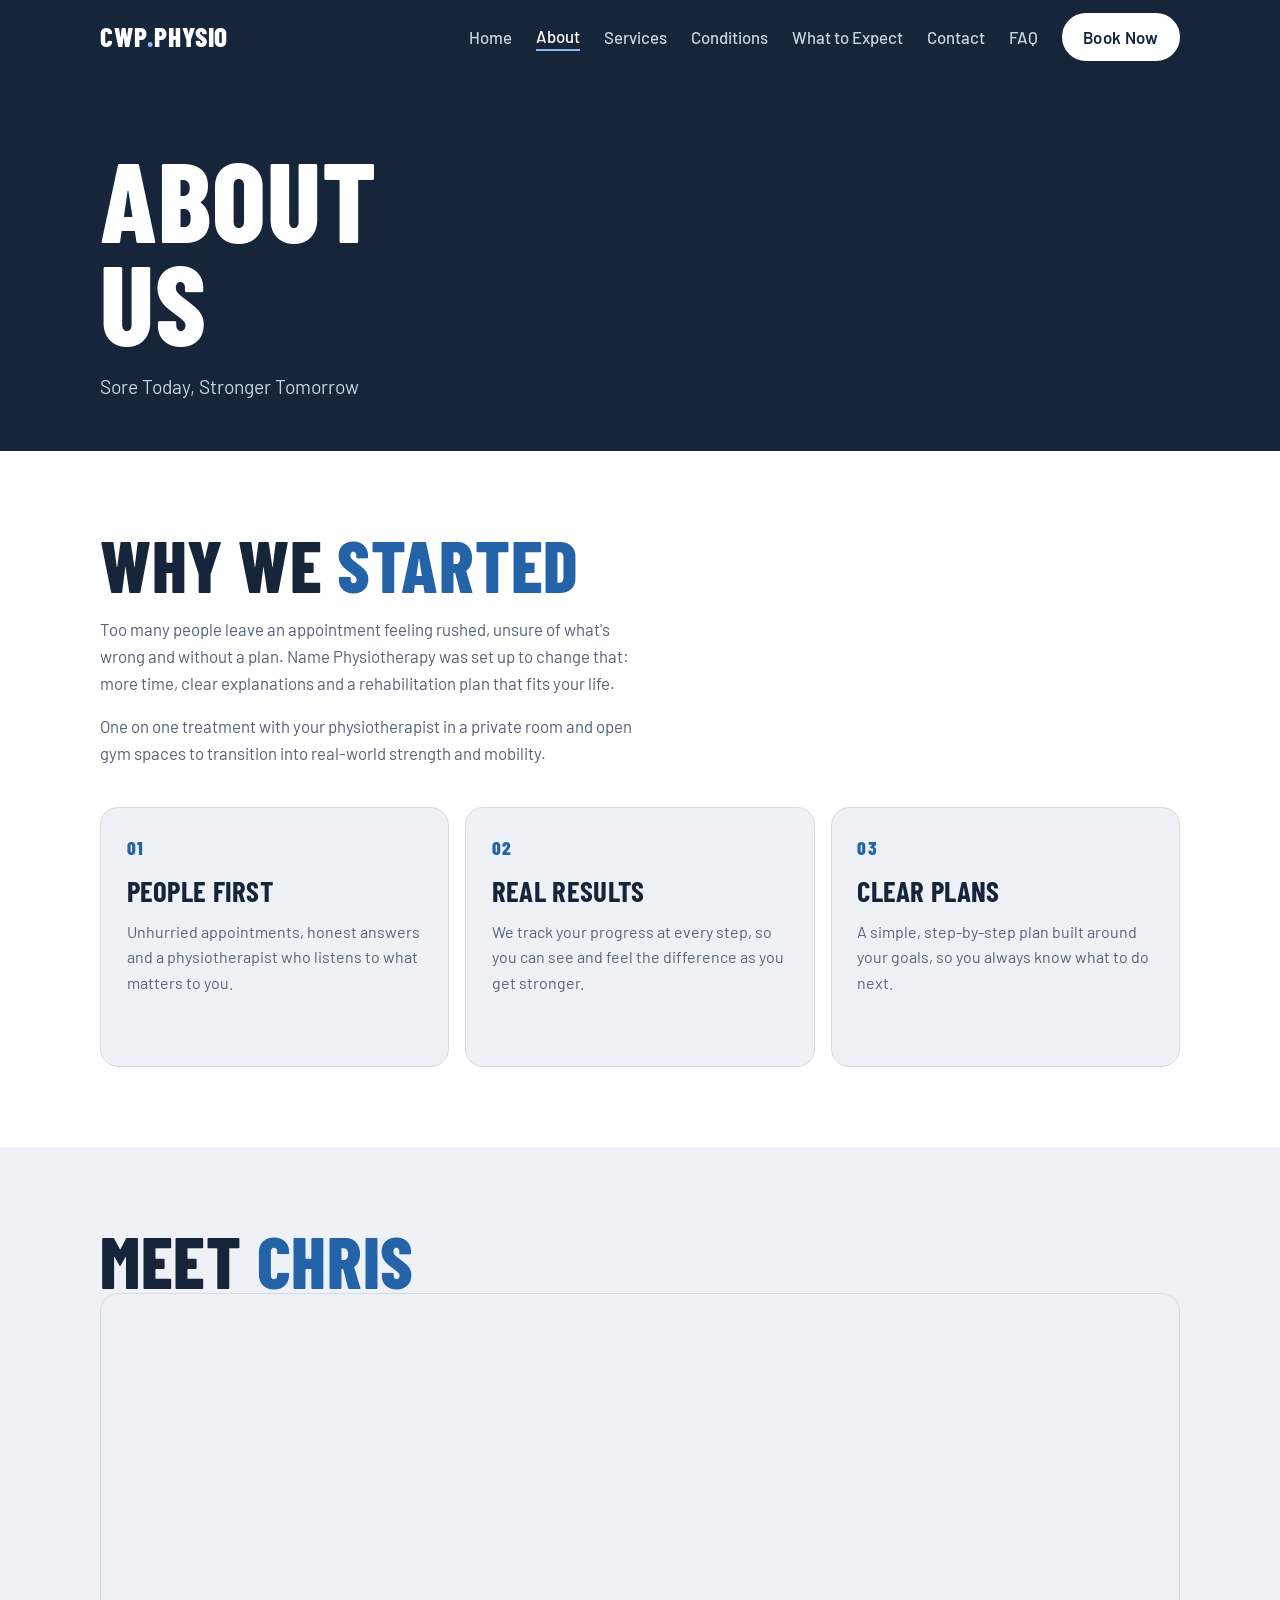
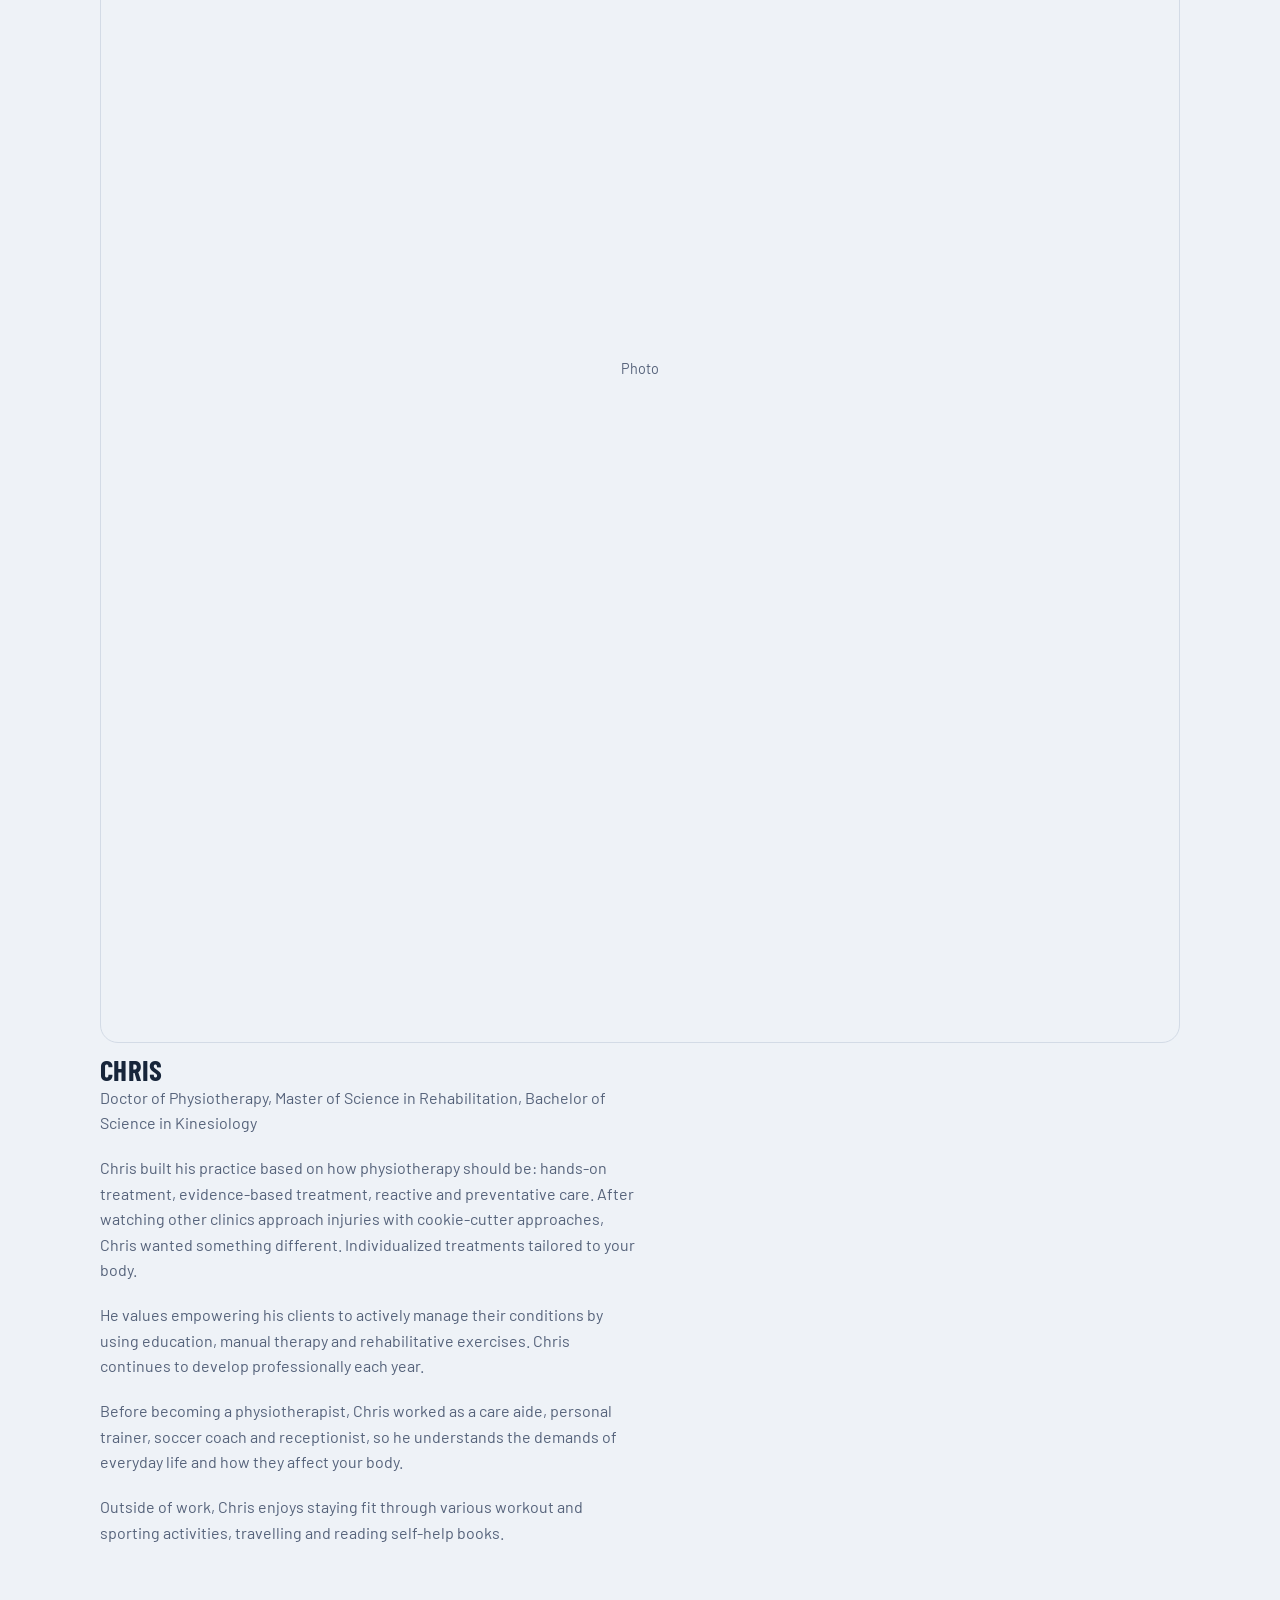
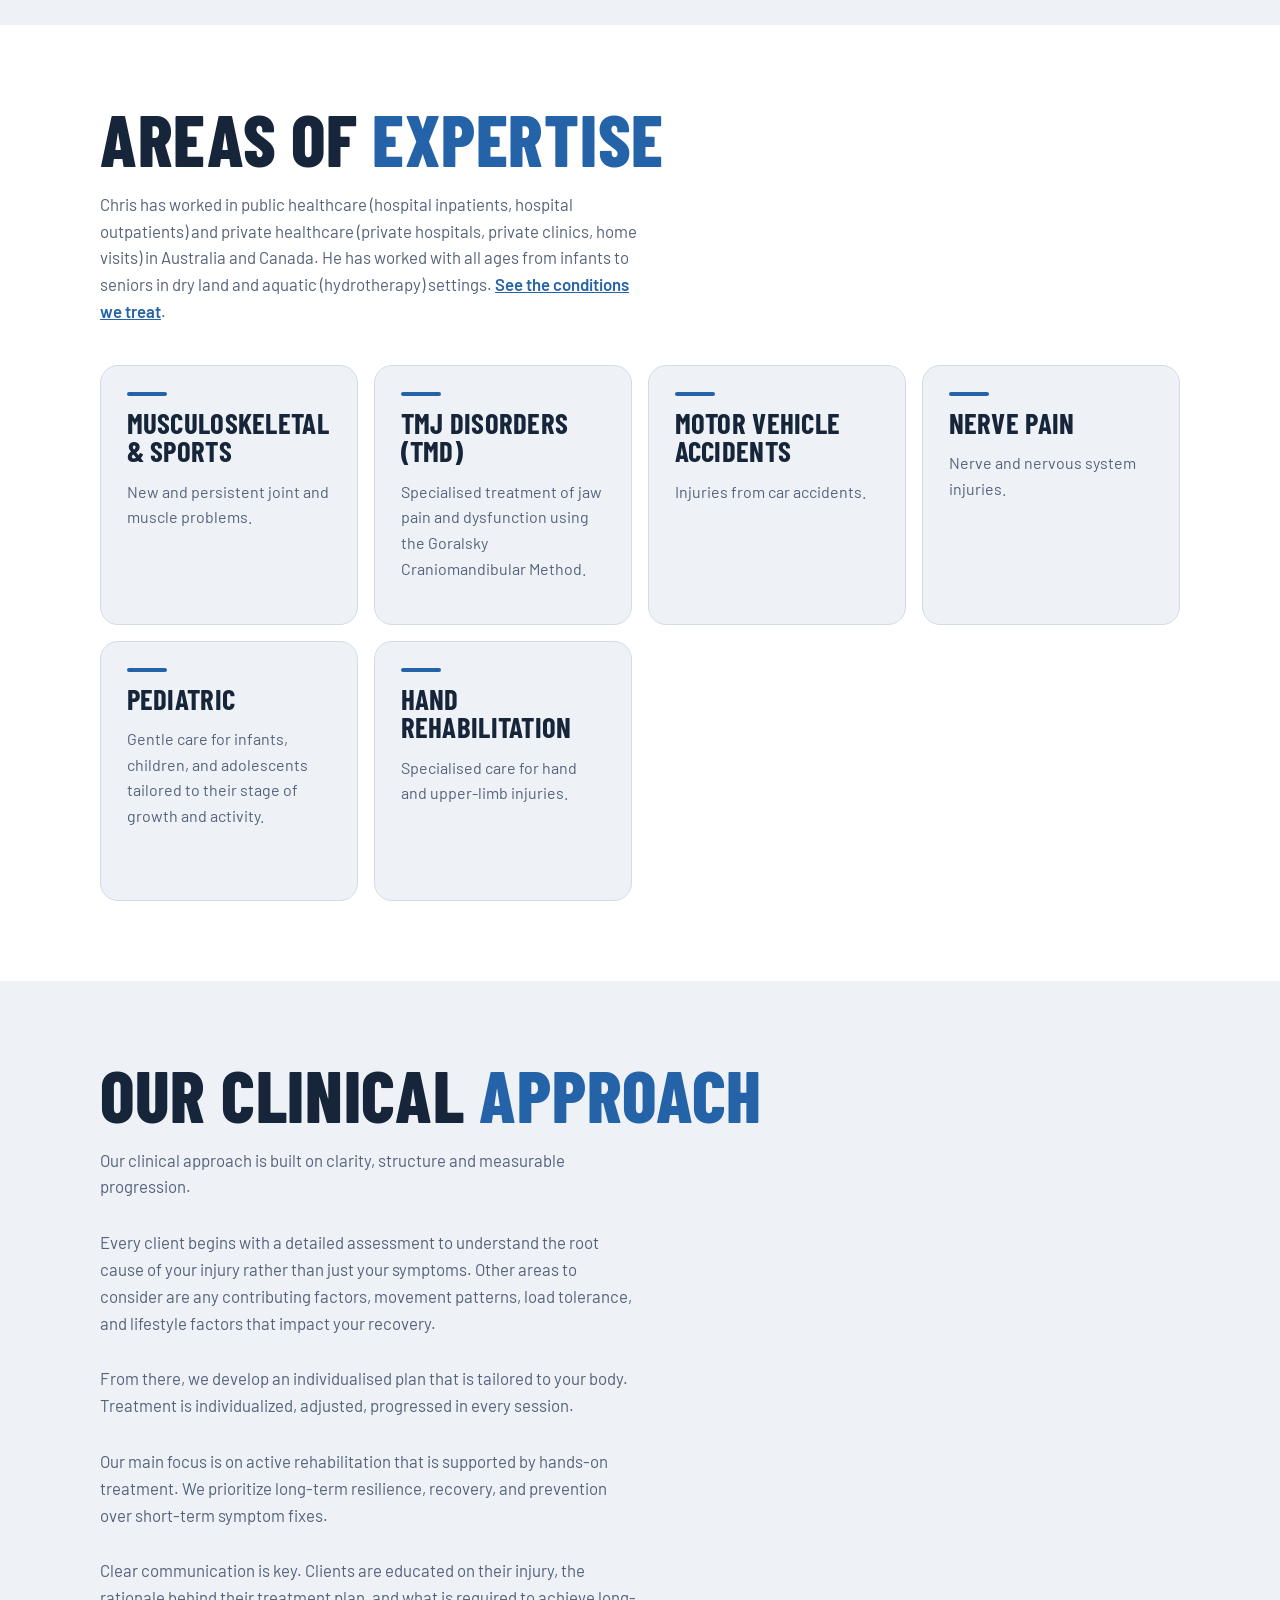
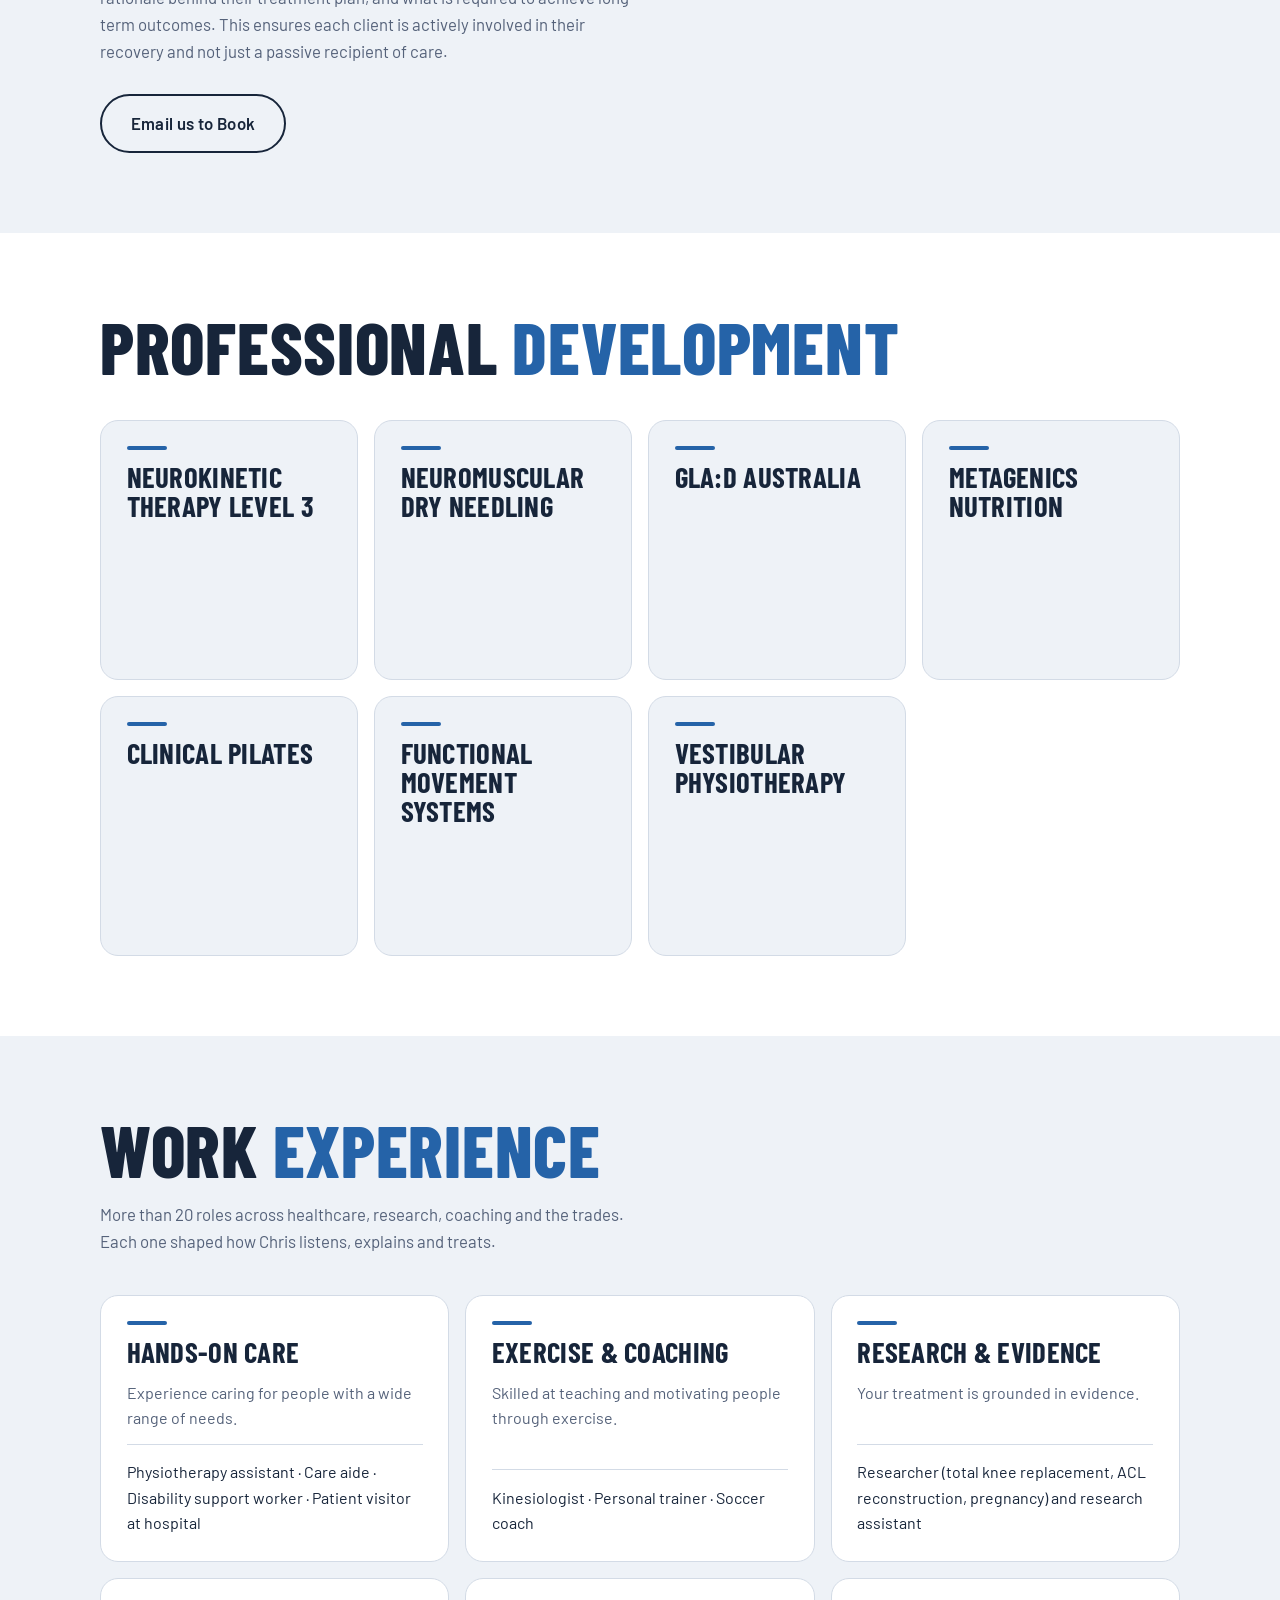
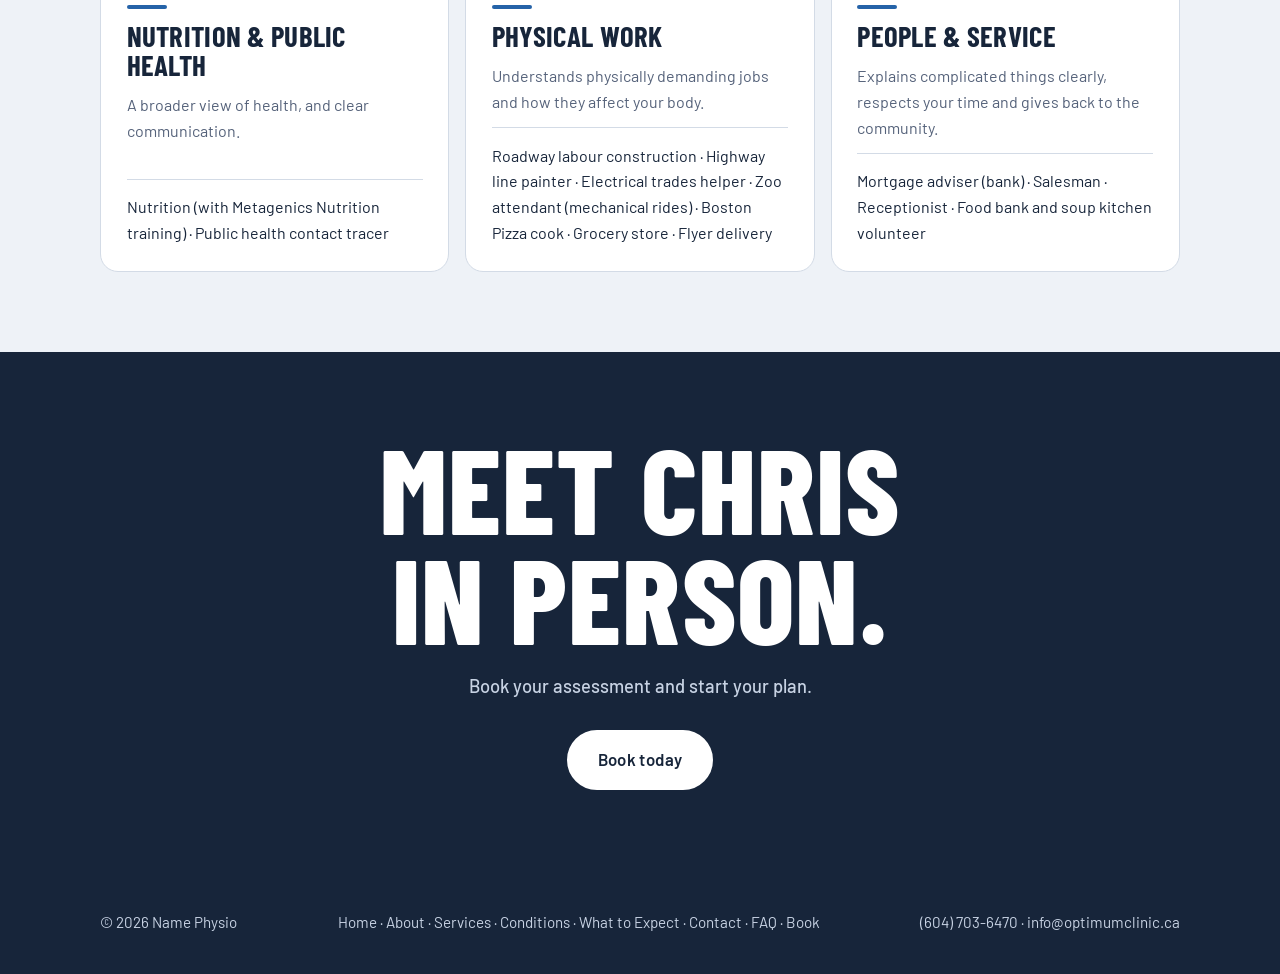
==== about.html @ f15d613d "Update about.html" ====
<!DOCTYPE html>
<html lang="en">
<head>
<meta charset="UTF-8">
<meta name="viewport" content="width=device-width, initial-scale=1">
<title>About | CWP Physio</title>
<meta name="description" content="Our story, values and team.">
<link rel="preconnect" href="https://fonts.googleapis.com">
<link rel="preconnect" href="https://fonts.gstatic.com" crossorigin>
<link href="https://fonts.googleapis.com/css2?family=Barlow+Condensed:wght@700;800&family=Barlow:wght@400;500;600&display=swap" rel="stylesheet">
<link rel="stylesheet" href="styles.css">
<script src="menu.js" defer></script>
<style>
.roles{margin-top:auto;padding-top:.9rem;border-top:1px solid var(--line);font-size:.95rem;color:var(--bone) !important;flex:none !important}
.num{font-family:var(--head);font-weight:800;font-size:1.2rem;letter-spacing:.08em;color:var(--hot)}
.bar{display:block;width:2.5rem;height:4px;border-radius:2px;background:var(--hot)}
</style>
</head>
<body>
<header>
  <div class="wrap">
    <a class="logo" href="index.html">CWP<span class="hot">.</span>Physio</a>
    <nav aria-label="Main">
      <a href="index.html#top">Home</a>
      <a href="about.html" aria-current="page">About</a>
      <a href="services.html">Services</a>
      <a href="conditions.html">Conditions</a>
      <a href="what-to-expect.html">What to Expect</a>
      <a href="locations.html">Contact</a>
      <a href="faq.html">FAQ</a>
      <a class="btn" href="https://optimumclinic.janeapp.com/#/staff_member/48" target="_blank" rel="noopener">Book Now</a>
    </nav>
  </div>
</header>
<main>
<div class="pagehead"><div class="wrap">
<h1>About<br>us</h1>
<p>Sore Today, Stronger Tomorrow</p>
</div></div>
<section><div class="wrap">
<h2>Why we <span class="hot">started</span></h2>
<p style="margin-top:1.2rem;color:var(--mute)">Too many people leave an appointment feeling rushed, unsure of what's wrong and without a plan. Name Physiotherapy was set up to change that: more time, clear explanations and a rehabilitation plan that fits your life.</p>
<p style="margin-top:1rem;color:var(--mute)">One on one treatment with your physiotherapist in a private room and open gym spaces to transition into real-world strength and mobility.</p>
<div class="values">
<div class="tile"><span class="num">01</span><h3>People first</h3><p>Unhurried appointments, honest answers and a physiotherapist who listens to what matters to you.</p></div>
<div class="tile"><span class="num">02</span><h3>Real results</h3><p>We track your progress at every step, so you can see and feel the difference as you get stronger.</p></div>
<div class="tile"><span class="num">03</span><h3>Clear plans</h3><p>A simple, step-by-step plan built around your goals, so you always know what to do next.</p></div>
</div></div></section>
<section style="background:var(--bg2)"><div class="wrap">
<h2>Meet <span class="hot">Chris</span></h2>
<div class="Chris">
<div class="person"><div class="ph">Photo</div><h3>Chris</h3><p>Doctor of Physiotherapy, Master of Science in Rehabilitation, Bachelor of Science in Kinesiology</p>
<p style="margin-top:1.2rem;color:var(--mute)">Chris built his practice based on how physiotherapy should be: hands-on treatment, evidence-based treatment, reactive and preventative care. After watching other clinics approach injuries with cookie-cutter approaches, Chris wanted something different. Individualized treatments tailored to your body.</p>
<p style="margin-top:1.2rem;color:var(--mute)">He values empowering his clients to actively manage their conditions by using education, manual therapy and rehabilitative exercises. Chris continues to develop professionally each year.</p>
<p style="margin-top:1.2rem;color:var(--mute)">Before becoming a physiotherapist, Chris worked as a care aide, personal trainer, soccer coach and receptionist, so he understands the demands of everyday life and how they affect your body.</p>
<p style="margin-top:1.2rem;color:var(--mute)">Outside of work, Chris enjoys staying fit through various workout and sporting activities, travelling and reading self-help books.</p>
</div>
</div></div></section>
<section><div class="wrap">
<h2>Areas of <span class="hot">expertise</span></h2>
<p style="margin-top:1.2rem;color:var(--mute)">Chris has worked in public healthcare (hospital inpatients, hospital outpatients) and private healthcare (private hospitals, private clinics, home visits) in Australia and Canada. He has worked with all ages from infants to seniors in dry land and aquatic (hydrotherapy) settings. <a href="conditions.html" style="color:var(--hot);font-weight:600">See the conditions we treat</a>.</p>
<div class="tiles">
<div class="tile"><span class="bar"></span><h3>Musculoskeletal &amp; Sports</h3><p>New and persistent joint and muscle problems.</p></div>
<div class="tile"><span class="bar"></span><h3>TMJ disorders (TMD)</h3><p>Specialised treatment of jaw pain and dysfunction using the Goralsky Craniomandibular Method.</p></div>
<div class="tile"><span class="bar"></span><h3>Motor Vehicle Accidents</h3><p>Injuries from car accidents.</p></div>
<div class="tile"><span class="bar"></span><h3>Nerve Pain</h3><p>Nerve and nervous system injuries.</p></div>
<div class="tile"><span class="bar"></span><h3>Pediatric</h3><p>Gentle care for infants, children, and adolescents tailored to their stage of growth and activity.</p></div>
<div class="tile"><span class="bar"></span><h3>Hand rehabilitation</h3><p>Specialised care for hand and upper-limb injuries.</p></div>
</div></div></section>
<section style="background:var(--bg2)"><div class="wrap"><h2>Our Clinical <span class="hot">Approach</span></h2>
<p style="margin:1.2rem 0 1.8rem;color:var(--mute)">Our clinical approach is built on clarity, structure and measurable progression.</p>
<p style="margin:1.2rem 0 1.8rem;color:var(--mute)">Every client begins with a detailed assessment to understand the root cause of your injury rather than just your symptoms. Other areas to consider are any contributing factors, movement patterns, load tolerance, and lifestyle factors that impact your recovery. </p>
<p style="margin:1.2rem 0 1.8rem;color:var(--mute)">From there, we develop an individualised plan that is tailored to your body. Treatment is individualized, adjusted, progressed in every session. </p>
<p style="margin:1.2rem 0 1.8rem;color:var(--mute)">Our main focus is on active rehabilitation that is supported by hands-on treatment. We prioritize long-term resilience, recovery, and prevention over short-term symptom fixes.</p>
  <p style="margin:1.2rem 0 1.8rem;color:var(--mute)">Clear communication is key. Clients are educated on their injury, the rationale behind their treatment plan, and what is required to achieve long-term outcomes. This ensures each client is actively involved in their recovery and not just a passive recipient of care. </p>
<a class="btn ghost" href="mailto:info@optimumclinic.ca?subject=Booking%20request">Email us to Book</a></div></section>
<section><div class="wrap">
<h2>Professional <span class="hot">Development</span></h2>
<div class="tiles">
<div class="tile"><span class="bar"></span><h3>Neurokinetic Therapy Level 3</h3><p><!-- Add description here --></p></div>
<div class="tile"><span class="bar"></span><h3>Neuromuscular Dry Needling</h3><p><!-- Add description here --></p></div>
<div class="tile"><span class="bar"></span><h3>GLA:D Australia</h3><p><!-- Add description here --></p></div>
<div class="tile"><span class="bar"></span><h3>Metagenics Nutrition</h3><p><!-- Add description here --></p></div>
<div class="tile"><span class="bar"></span><h3>Clinical Pilates</h3><p><!-- Add description here --></p></div>
<div class="tile"><span class="bar"></span><h3>Functional Movement Systems</h3><p><!-- Add description here --></p></div>
<div class="tile"><span class="bar"></span><h3>Vestibular Physiotherapy</h3><p><!-- Add description here --></p></div>
</div></div></section>
<section style="background:var(--bg2)"><div class="wrap">
<h2>Work <span class="hot">Experience</span></h2>
<p style="margin-top:1.2rem;color:var(--mute)">More than 20 roles across healthcare, research, coaching and the trades. Each one shaped how Chris listens, explains and treats.</p>
<div class="tiles" style="grid-template-columns:repeat(auto-fit,minmax(min(100%,320px),1fr))">
<div class="tile" style="background:var(--bg)"><span class="bar"></span><h3>Hands-on care</h3><p>Experience caring for people with a wide range of needs.</p><p class="roles">Physiotherapy assistant &middot; Care aide &middot; Disability support worker &middot; Patient visitor at hospital</p></div>
<div class="tile" style="background:var(--bg)"><span class="bar"></span><h3>Exercise &amp; coaching</h3><p>Skilled at teaching and motivating people through exercise.</p><p class="roles">Kinesiologist &middot; Personal trainer &middot; Soccer coach</p></div>
<div class="tile" style="background:var(--bg)"><span class="bar"></span><h3>Research &amp; evidence</h3><p>Your treatment is grounded in evidence.</p><p class="roles">Researcher (total knee replacement, ACL reconstruction, pregnancy) and research assistant</p></div>
<div class="tile" style="background:var(--bg)"><span class="bar"></span><h3>Nutrition &amp; public health</h3><p>A broader view of health, and clear communication.</p><p class="roles">Nutrition (with Metagenics Nutrition training) &middot; Public health contact tracer</p></div>
<div class="tile" style="background:var(--bg)"><span class="bar"></span><h3>Physical work</h3><p>Understands physically demanding jobs and how they affect your body.</p><p class="roles">Roadway labour construction &middot; Highway line painter &middot; Electrical trades helper &middot; Zoo attendant (mechanical rides) &middot; Boston Pizza cook &middot; Grocery store &middot; Flyer delivery</p></div>
<div class="tile" style="background:var(--bg)"><span class="bar"></span><h3>People &amp; service</h3><p>Explains complicated things clearly, respects your time and gives back to the community.</p><p class="roles">Mortgage adviser (bank) &middot; Salesman &middot; Receptionist &middot; Food bank and soup kitchen volunteer</p></div>
</div>
</div></section>
<div class="band"><div class="wrap"><h2>Meet Chris<br>in person.</h2><p>Book your assessment and start your plan.</p><a class="btn" href="https://optimumclinic.janeapp.com/#/staff_member/48" target="_blank" rel="noopener">Book today</a></div></div>
</main>
<footer class="site">
  <div class="wrap">
    <span>&copy; 2026 Name Physio</span>
    <span><a href="index.html#top">Home</a> &middot; <a href="about.html">About</a> &middot; <a href="services.html">Services</a> &middot; <a href="conditions.html">Conditions</a> &middot; <a href="what-to-expect.html">What to Expect</a> &middot; <a href="locations.html">Contact</a> &middot; <a href="faq.html">FAQ</a> &middot; <a href="book.html">Book</a></span>
    <span><a href="tel:+16047036470">(604) 703-6470</a> &middot; <a href="mailto:info@optimumclinic.ca">info@optimumclinic.ca</a></span>
  </div>
</footer>

</body>
</html>
---- styles.css ----
:root{--bg:#FFFFFF;--bg2:#EEF2F7;--bone:#17253A;--mute:#55627A;--hot:#2563A8;--line:#D3DBE6;--navy:#17253A;--onnavy:#C7D2E3;--sky:#8DB8F0;
--head:"Barlow Condensed","Arial Narrow",Impact,sans-serif;--body:"Barlow","Segoe UI",Arial,sans-serif}
*{box-sizing:border-box;margin:0}
html{scroll-behavior:smooth}
body{background:var(--bg);color:var(--bone);font-family:var(--body);font-size:1.05rem;line-height:1.6}
a{color:inherit}
:focus-visible{outline:3px solid var(--hot);outline-offset:3px}
header :focus-visible,footer.site :focus-visible,.band :focus-visible,.pagehead :focus-visible,.ticker :focus-visible{outline-color:#fff}
.wrap{max-width:1120px;margin:0 auto;padding:0 1.25rem}
h1,h2,h3{font-family:var(--head);text-transform:uppercase;line-height:.92;letter-spacing:.01em}
h1{font-size:clamp(3.6rem,15vw,9.5rem);font-weight:800}
h2{font-size:clamp(2.4rem,7vw,4.5rem);font-weight:800}
h3{font-size:1.8rem;font-weight:700;line-height:1}
p{max-width:60ch}
.hot{color:var(--hot)}
.btn{display:inline-block;background:var(--hot);color:#fff;font-weight:600;text-decoration:none;padding:.9rem 1.8rem;border-radius:999px;border:2px solid var(--hot);font:inherit;font-weight:600;cursor:pointer;letter-spacing:.02em}
.btn:hover{background:#1D4F85;border-color:#1D4F85}
.btn.ghost{background:transparent;border-color:var(--bone);color:var(--bone)}
.btn.ghost:hover{background:var(--bone);color:var(--bg)}

header{position:sticky;top:0;z-index:5;background:var(--navy);border-bottom:1px solid var(--navy);padding-top:env(safe-area-inset-top,0)}
header .wrap{display:flex;justify-content:space-between;align-items:center;padding-top:.8rem;padding-bottom:.8rem;gap:1rem}
.logo{font-family:var(--head);font-weight:800;font-size:1.7rem;text-transform:uppercase;text-decoration:none;letter-spacing:.03em;color:#fff}
.logo .hot{color:var(--sky)}
nav{display:flex;gap:1.5rem;align-items:center}
nav a:not(.btn){text-decoration:none;font-weight:500;color:var(--onnavy)}
nav a:not(.btn):hover{color:#fff}
nav .btn{padding:.55rem 1.2rem;background:#fff;color:var(--navy);border-color:#fff}
nav .btn:hover{background:#E3ECFA;border-color:#E3ECFA}

.hero{padding:4.5rem 0 3.5rem}
.hero .tag{color:var(--hot);font-weight:600;margin-bottom:1rem}
.hero p.lead{font-size:1.25rem;color:var(--mute);margin:1.6rem 0 2rem}
.cta{display:flex;gap:.8rem;flex-wrap:wrap}

.ticker{overflow:hidden;background:var(--navy);color:#fff;padding:1rem 0;white-space:nowrap}
.ticker div{display:inline-block;animation:slide 40s linear infinite;font-family:var(--head);font-weight:700;font-size:1.5rem;text-transform:uppercase;letter-spacing:.04em}
.ticker span{margin:0 1.2rem}
.ticker i{color:var(--sky);font-style:normal}
@keyframes slide{to{transform:translateX(-50%)}}
@media(prefers-reduced-motion:reduce){.ticker div{animation:none}.ticker{overflow-x:auto}html{scroll-behavior:auto}}

section{padding:5rem 0}
.intro{display:grid;grid-template-columns:1.2fr 1fr;gap:3rem;align-items:start}
.intro p+p{margin-top:1rem;color:var(--mute)}
.proof{display:grid;gap:0;border-top:2px solid var(--bone)}
.proof div{padding:1.1rem 0;border-bottom:1px solid var(--line)}
.proof strong{display:block;font-family:var(--head);font-size:1.9rem;text-transform:uppercase;line-height:1}
.proof span{color:var(--mute)}
@media(max-width:800px){.intro{grid-template-columns:1fr}}

.tiles{display:grid;grid-template-columns:repeat(auto-fit,minmax(240px,1fr));gap:1rem;margin-top:2.5rem}
.tile{background:var(--bg2);border:1px solid var(--line);border-radius:18px;padding:1.6rem;display:flex;flex-direction:column;gap:.8rem;min-height:260px}
.tile p{color:var(--mute);flex:1;font-size:1rem}
.tile h3{overflow-wrap:break-word}
.tile a{font-weight:600;color:var(--hot);text-decoration:none}
.tile a:hover{text-decoration:underline}
.tile:hover{border-color:var(--hot)}

.band{background:var(--navy);color:#fff;text-align:center;padding:5rem 0}
.band h2{font-size:clamp(3rem,11vw,7.5rem)}
.band p{margin:1.2rem auto 1.8rem;font-weight:500;font-size:1.15rem;color:var(--onnavy)}
.band .btn{background:#fff;border-color:#fff;color:var(--navy)}
.band .btn:hover{background:#E3ECFA;border-color:#E3ECFA}

.quote{max-width:820px}
.quote blockquote{font-family:var(--head);font-weight:700;font-size:clamp(1.7rem,4.2vw,2.7rem);line-height:1.1;text-transform:none;margin:1.5rem 0}
.quote cite{font-style:normal;color:var(--mute)}

.faq details{border-bottom:1px solid var(--line)}
.faq summary{cursor:pointer;list-style:none;display:flex;justify-content:space-between;gap:1rem;padding:1.2rem 0;font-family:var(--head);font-weight:700;font-size:1.6rem;text-transform:uppercase;line-height:1.1}
.faq summary::-webkit-details-marker{display:none}
.faq summary::after{content:"+";color:var(--hot);font-size:2rem;line-height:1}
.faq details[open] summary::after{content:"\2212"}
.faq details p{color:var(--mute);padding-bottom:1.3rem}

.locs{display:grid;grid-template-columns:repeat(auto-fit,minmax(300px,1fr));gap:1rem;margin-top:2.5rem}
.loc{border:1px solid var(--line);border-radius:18px;padding:1.6rem;background:var(--bg2)}
.loc h3{margin-bottom:.6rem}
.loc p{color:var(--mute);font-size:1rem;margin-bottom:.4rem}
.loc .cta{margin-top:1rem}
.loc .btn{padding:.6rem 1.2rem}

form{display:grid;gap:.9rem;max-width:560px;margin-top:2rem}
label{display:grid;gap:.3rem;font-weight:500}
input,select,textarea{font:inherit;color:var(--bone);background:var(--bg);border:2px solid var(--line);border-radius:12px;padding:.75rem .9rem}
input:focus,select:focus,textarea:focus{border-color:var(--hot);outline:none}
.note{color:var(--mute);font-size:.9rem}

footer.site{background:var(--navy);color:var(--onnavy);padding:2.5rem 0;font-size:.95rem}
footer.site .wrap{display:flex;flex-wrap:wrap;justify-content:space-between;gap:1rem}
footer.site a{text-decoration:none}
footer.site a:hover{color:#fff}

.pagehead{padding:4.5rem 0 3rem;background:var(--navy);color:#fff}
.pagehead h1{font-size:clamp(3rem,11vw,7rem)}
.pagehead p{color:var(--onnavy);font-size:1.2rem;margin-top:1.2rem}
.split{display:grid;grid-template-columns:1fr 1.2fr;gap:3rem;padding:3rem 0;border-bottom:1px solid var(--line);align-items:start}
.split:last-of-type{border-bottom:0}
.split p{color:var(--mute);margin-top:.8rem}
.split ul{list-style:none;padding:0;display:grid;grid-template-columns:repeat(auto-fit,minmax(200px,1fr));gap:.5rem 1.5rem}
.split li{padding:.5rem 0;border-bottom:1px solid var(--line)}
@media(max-width:800px){.split{grid-template-columns:1fr;gap:1.2rem}}
.team{display:grid;grid-template-columns:repeat(auto-fit,minmax(220px,1fr));gap:1rem;margin-top:2.5rem}
.person .ph{aspect-ratio:4/5;border-radius:18px;background:var(--bg2);border:1px solid var(--line);display:grid;place-items:center;color:var(--mute);font-size:.9rem;margin-bottom:.8rem}
.person p{color:var(--mute);font-size:1rem}
.values{display:grid;grid-template-columns:repeat(auto-fit,minmax(240px,1fr));gap:1rem;margin-top:2.5rem}
.contactbox{display:grid;grid-template-columns:1fr 1fr;gap:3rem}
@media(max-width:800px){.contactbox{grid-template-columns:1fr}}
dl{display:grid;grid-template-columns:auto 1fr;gap:.5rem 1.2rem;margin-top:1.5rem}
dt{font-weight:600}dd{color:var(--mute)}
nav a[aria-current]{color:#fff!important;border-bottom:2px solid var(--sky)}

/* Mobile menu (menu.js adds the button and the has-menu class) */
.menu-btn{display:none}
@media(max-width:1000px){
  header.has-menu .menu-btn{display:inline-flex;align-items:center;gap:.6rem;background:transparent;color:#fff;border:2px solid rgba(255,255,255,.55);border-radius:999px;padding:.4rem 1rem;font:inherit;font-weight:600;cursor:pointer}
  header.has-menu .menu-btn:hover{background:rgba(255,255,255,.12)}
  header.has-menu nav{display:none;position:absolute;top:100%;left:0;right:0;flex-direction:column;align-items:stretch;gap:0;background:var(--navy);padding:.4rem 1.25rem 1.4rem;border-top:1px solid rgba(255,255,255,.18);box-shadow:0 14px 30px rgba(0,0,0,.28)}
  header.has-menu nav.open{display:flex}
  header.has-menu nav a:not(.btn){padding:.95rem 0;border-bottom:1px solid rgba(255,255,255,.14);font-size:1.15rem}
  header.has-menu nav .btn{margin-top:1.2rem;text-align:center;padding:.8rem 1.2rem}
}
@media(max-width:1000px){
  header:not(.has-menu) .wrap{flex-wrap:wrap}
  header:not(.has-menu) nav{flex-wrap:wrap;gap:.6rem 1.1rem}
}
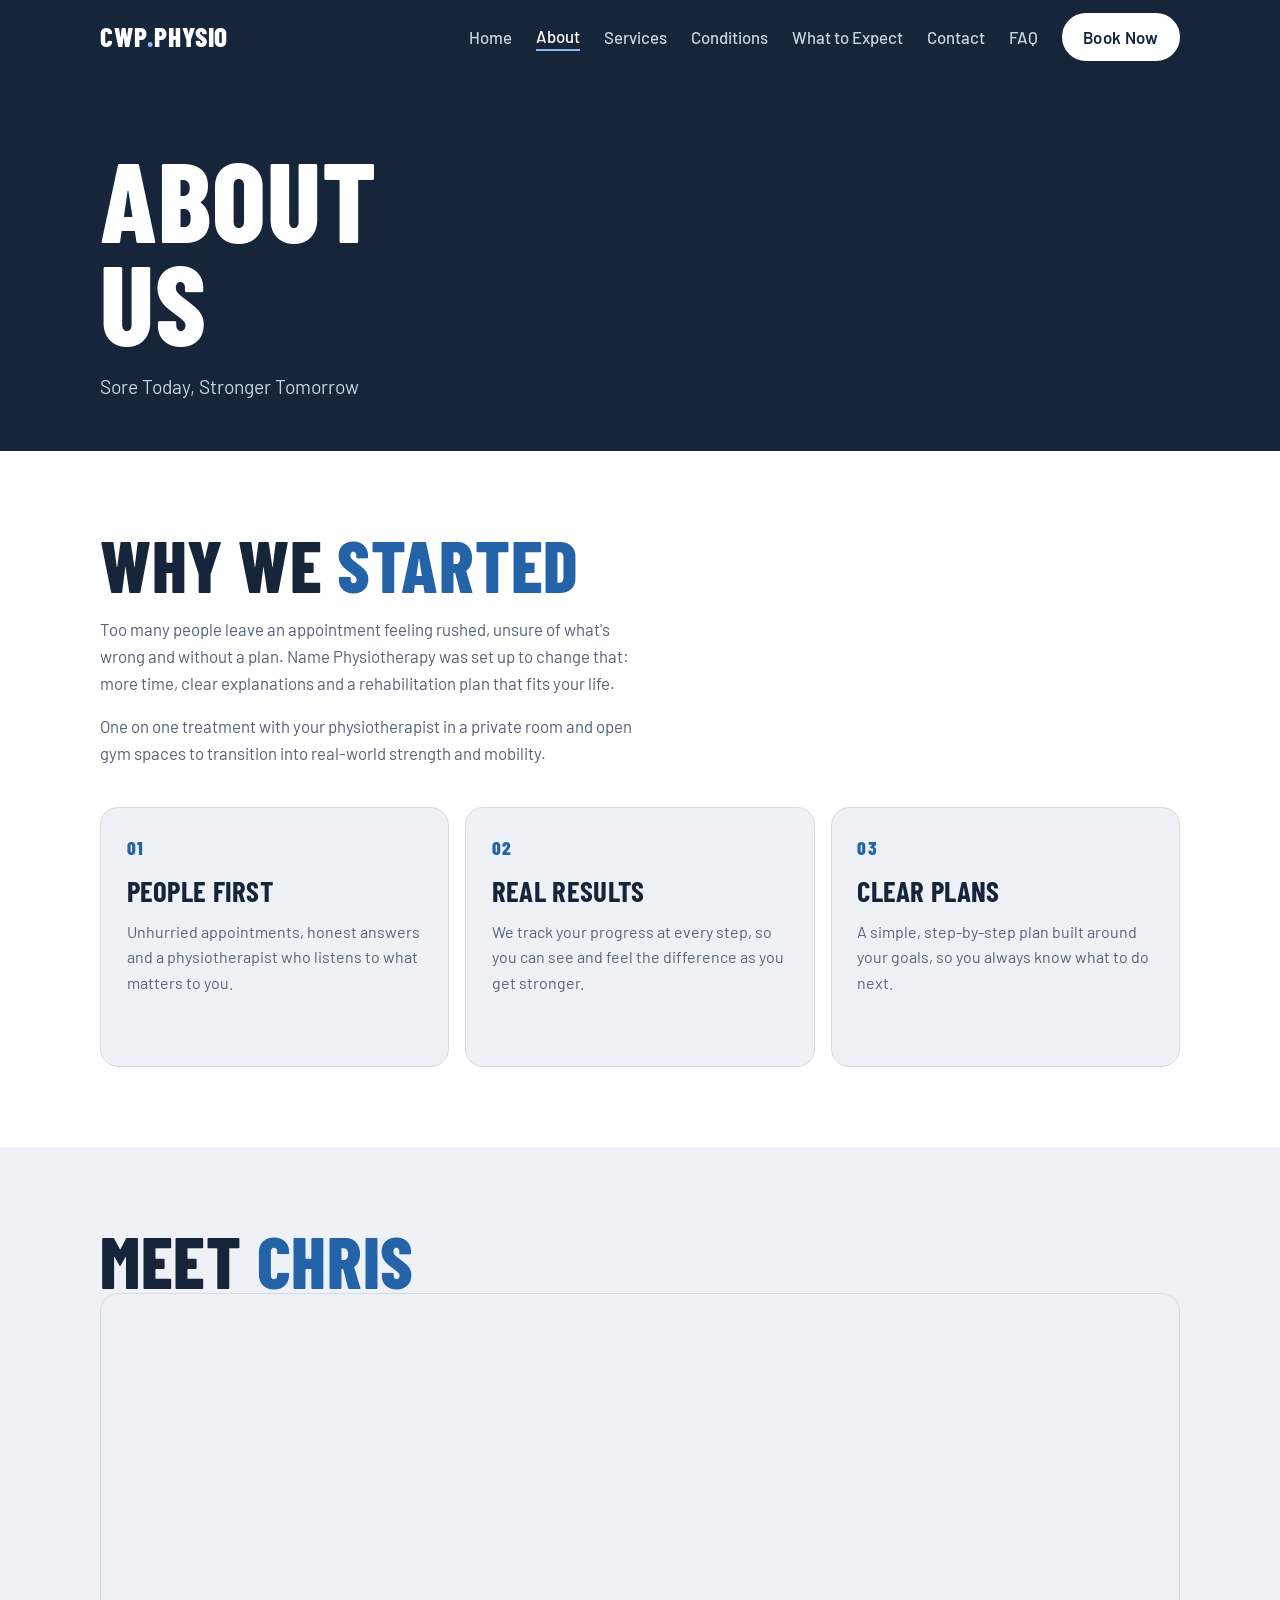
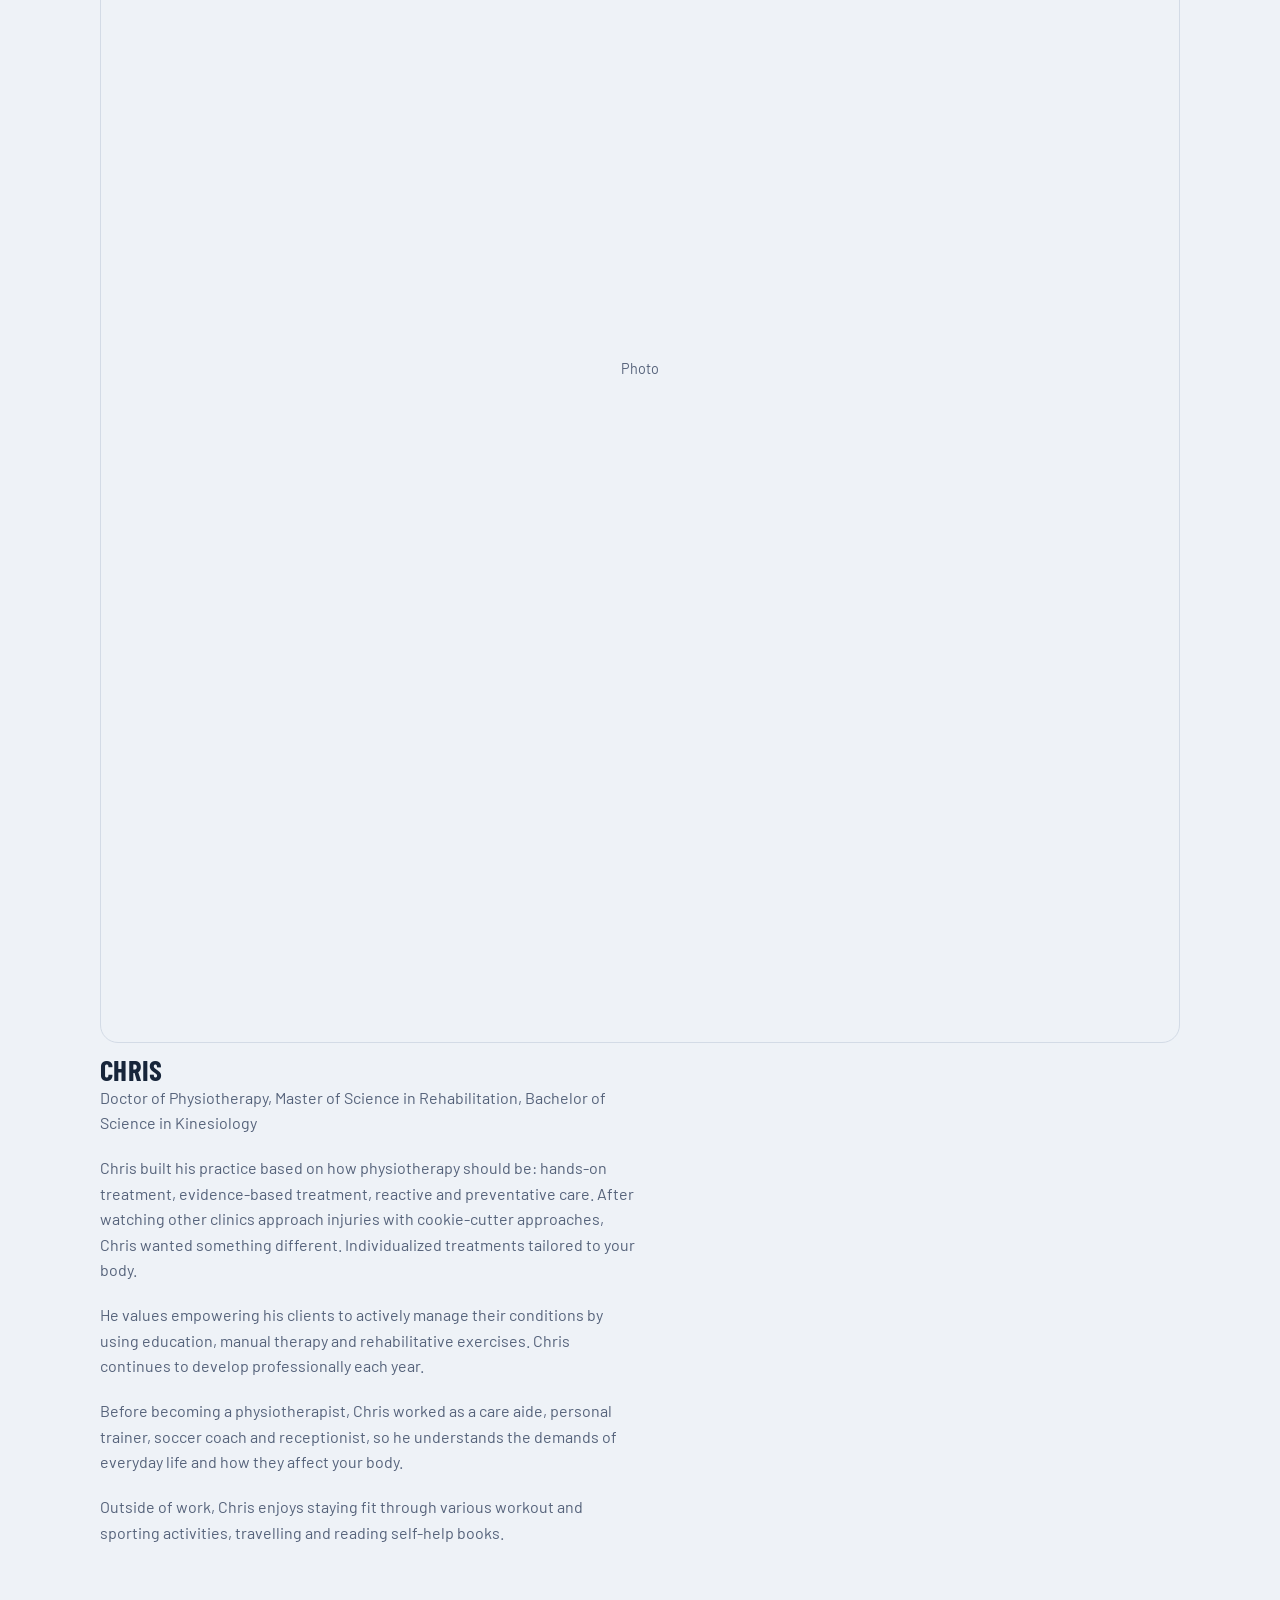
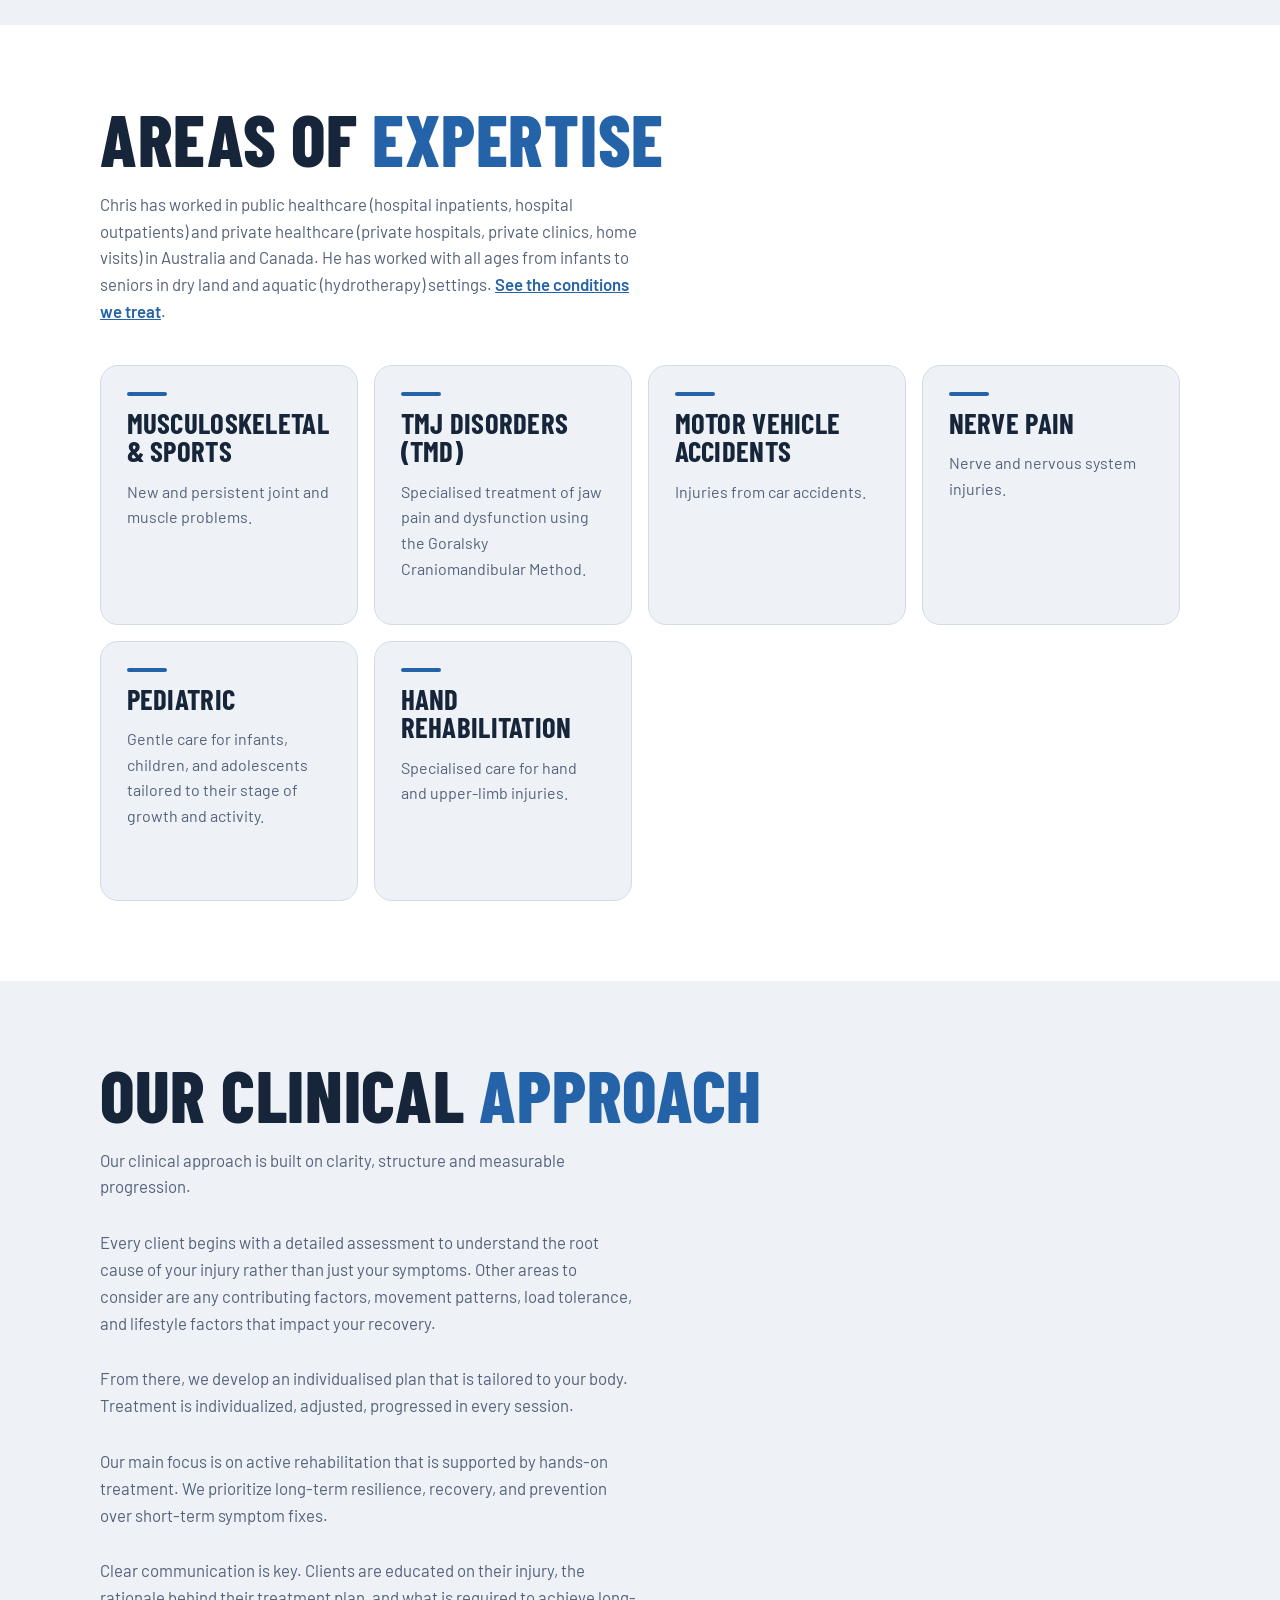
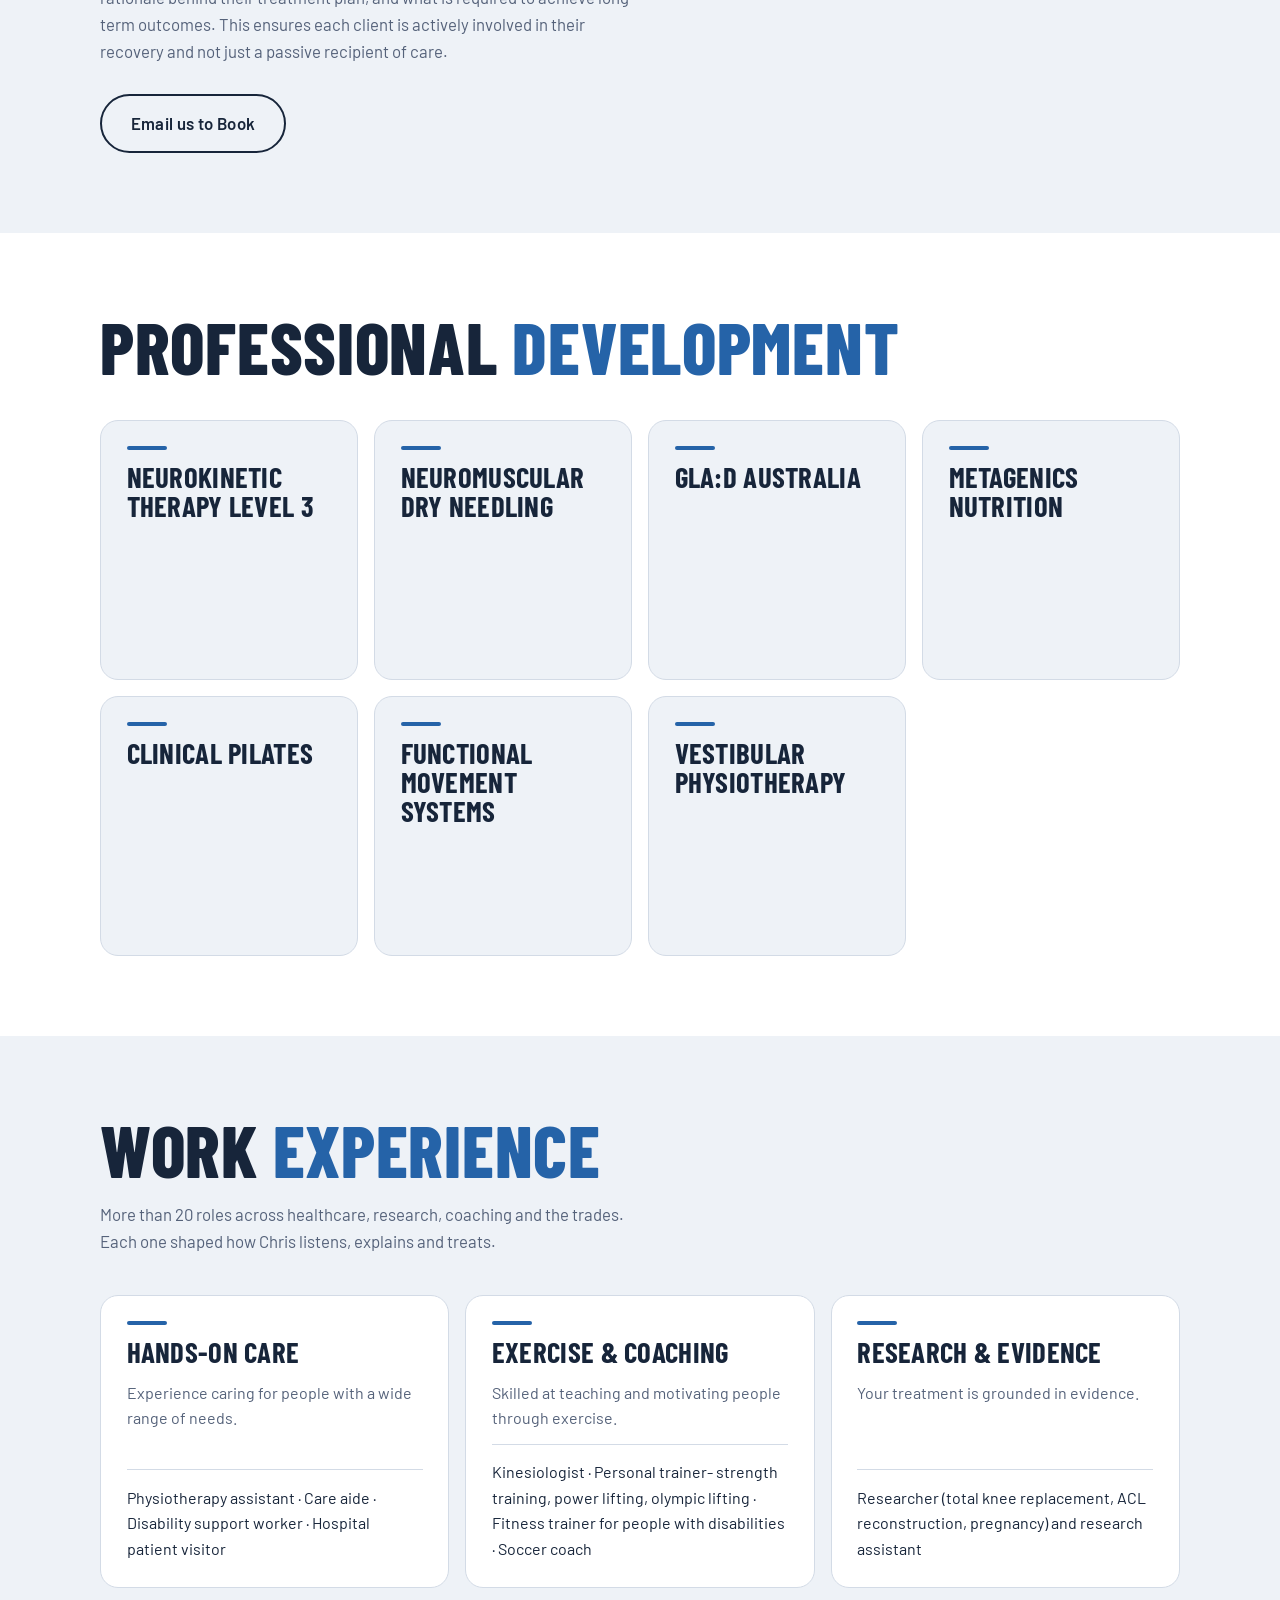
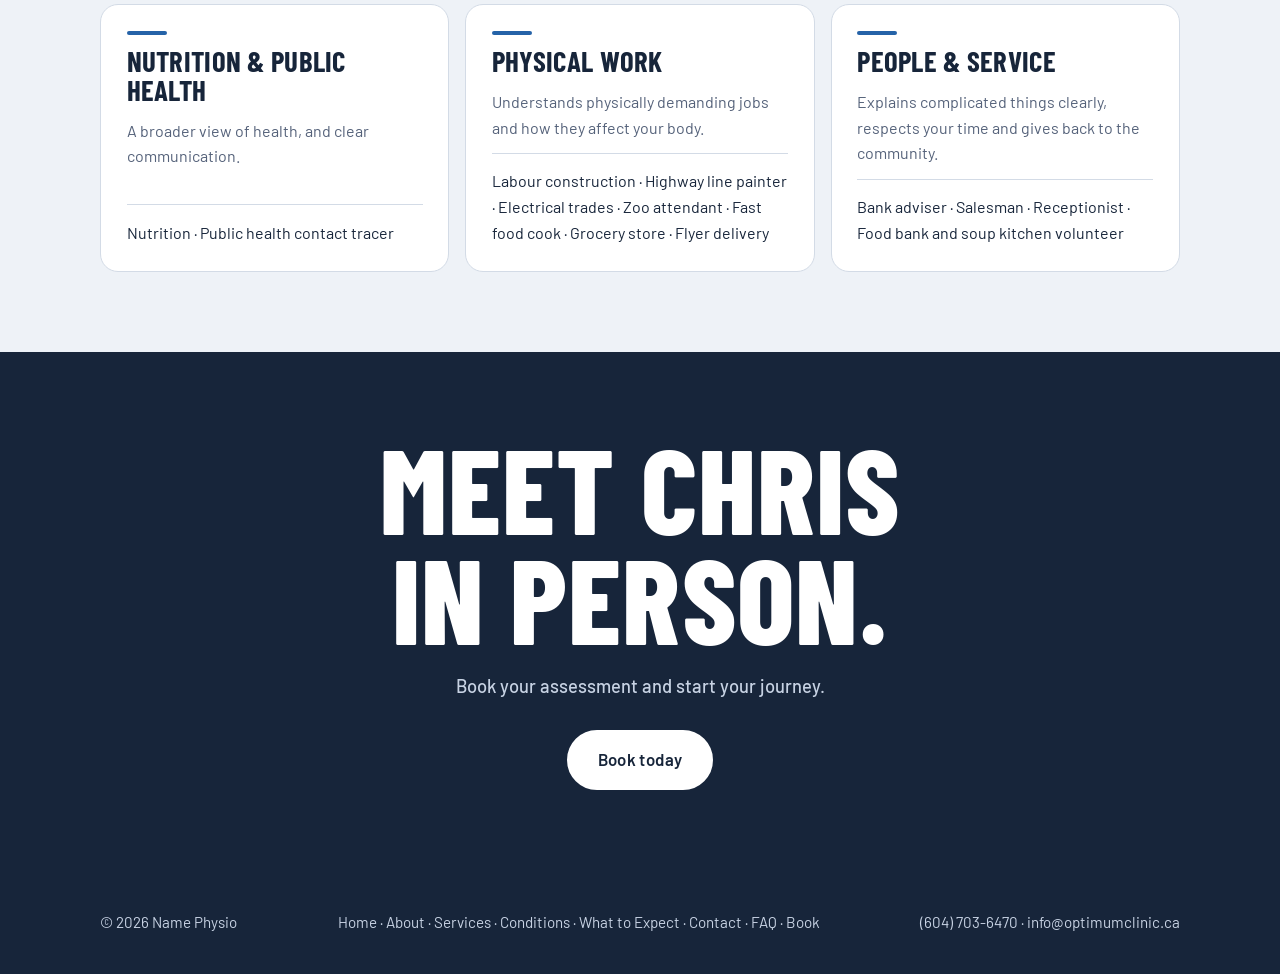
==== commit 9765d448: "Update about.html" ====
--- a/about.html
+++ b/about.html
@@ -89,15 +89,15 @@
 <h2>Work <span class="hot">Experience</span></h2>
 <p style="margin-top:1.2rem;color:var(--mute)">More than 20 roles across healthcare, research, coaching and the trades. Each one shaped how Chris listens, explains and treats.</p>
 <div class="tiles" style="grid-template-columns:repeat(auto-fit,minmax(min(100%,320px),1fr))">
-<div class="tile" style="background:var(--bg)"><span class="bar"></span><h3>Hands-on care</h3><p>Experience caring for people with a wide range of needs.</p><p class="roles">Physiotherapy assistant &middot; Care aide &middot; Disability support worker &middot; Patient visitor at hospital</p></div>
-<div class="tile" style="background:var(--bg)"><span class="bar"></span><h3>Exercise &amp; coaching</h3><p>Skilled at teaching and motivating people through exercise.</p><p class="roles">Kinesiologist &middot; Personal trainer &middot; Soccer coach</p></div>
+<div class="tile" style="background:var(--bg)"><span class="bar"></span><h3>Hands-on care</h3><p>Experience caring for people with a wide range of needs.</p><p class="roles">Physiotherapy assistant &middot; Care aide &middot; Disability support worker &middot; Hospital patient visitor</p></div>
+<div class="tile" style="background:var(--bg)"><span class="bar"></span><h3>Exercise &amp; coaching</h3><p>Skilled at teaching and motivating people through exercise.</p><p class="roles">Kinesiologist &middot; Personal trainer- strength training, power lifting, olympic lifting &middot; Fitness trainer for people with disabilities &middot; Soccer coach</p></div>
 <div class="tile" style="background:var(--bg)"><span class="bar"></span><h3>Research &amp; evidence</h3><p>Your treatment is grounded in evidence.</p><p class="roles">Researcher (total knee replacement, ACL reconstruction, pregnancy) and research assistant</p></div>
-<div class="tile" style="background:var(--bg)"><span class="bar"></span><h3>Nutrition &amp; public health</h3><p>A broader view of health, and clear communication.</p><p class="roles">Nutrition (with Metagenics Nutrition training) &middot; Public health contact tracer</p></div>
-<div class="tile" style="background:var(--bg)"><span class="bar"></span><h3>Physical work</h3><p>Understands physically demanding jobs and how they affect your body.</p><p class="roles">Roadway labour construction &middot; Highway line painter &middot; Electrical trades helper &middot; Zoo attendant (mechanical rides) &middot; Boston Pizza cook &middot; Grocery store &middot; Flyer delivery</p></div>
-<div class="tile" style="background:var(--bg)"><span class="bar"></span><h3>People &amp; service</h3><p>Explains complicated things clearly, respects your time and gives back to the community.</p><p class="roles">Mortgage adviser (bank) &middot; Salesman &middot; Receptionist &middot; Food bank and soup kitchen volunteer</p></div>
+<div class="tile" style="background:var(--bg)"><span class="bar"></span><h3>Nutrition &amp; public health</h3><p>A broader view of health, and clear communication.</p><p class="roles">Nutrition &middot; Public health contact tracer</p></div>
+<div class="tile" style="background:var(--bg)"><span class="bar"></span><h3>Physical work</h3><p>Understands physically demanding jobs and how they affect your body.</p><p class="roles">Labour construction &middot; Highway line painter &middot; Electrical trades &middot; Zoo attendant &middot; Fast food cook &middot; Grocery store &middot; Flyer delivery</p></div>
+<div class="tile" style="background:var(--bg)"><span class="bar"></span><h3>People &amp; service</h3><p>Explains complicated things clearly, respects your time and gives back to the community.</p><p class="roles">Bank adviser &middot; Salesman &middot; Receptionist &middot; Food bank and soup kitchen volunteer</p></div>
 </div>
 </div></section>
-<div class="band"><div class="wrap"><h2>Meet Chris<br>in person.</h2><p>Book your assessment and start your plan.</p><a class="btn" href="https://optimumclinic.janeapp.com/#/staff_member/48" target="_blank" rel="noopener">Book today</a></div></div>
+<div class="band"><div class="wrap"><h2>Meet Chris<br>in person.</h2><p>Book your assessment and start your journey.</p><a class="btn" href="https://optimumclinic.janeapp.com/#/staff_member/48" target="_blank" rel="noopener">Book today</a></div></div>
 </main>
 <footer class="site">
   <div class="wrap">
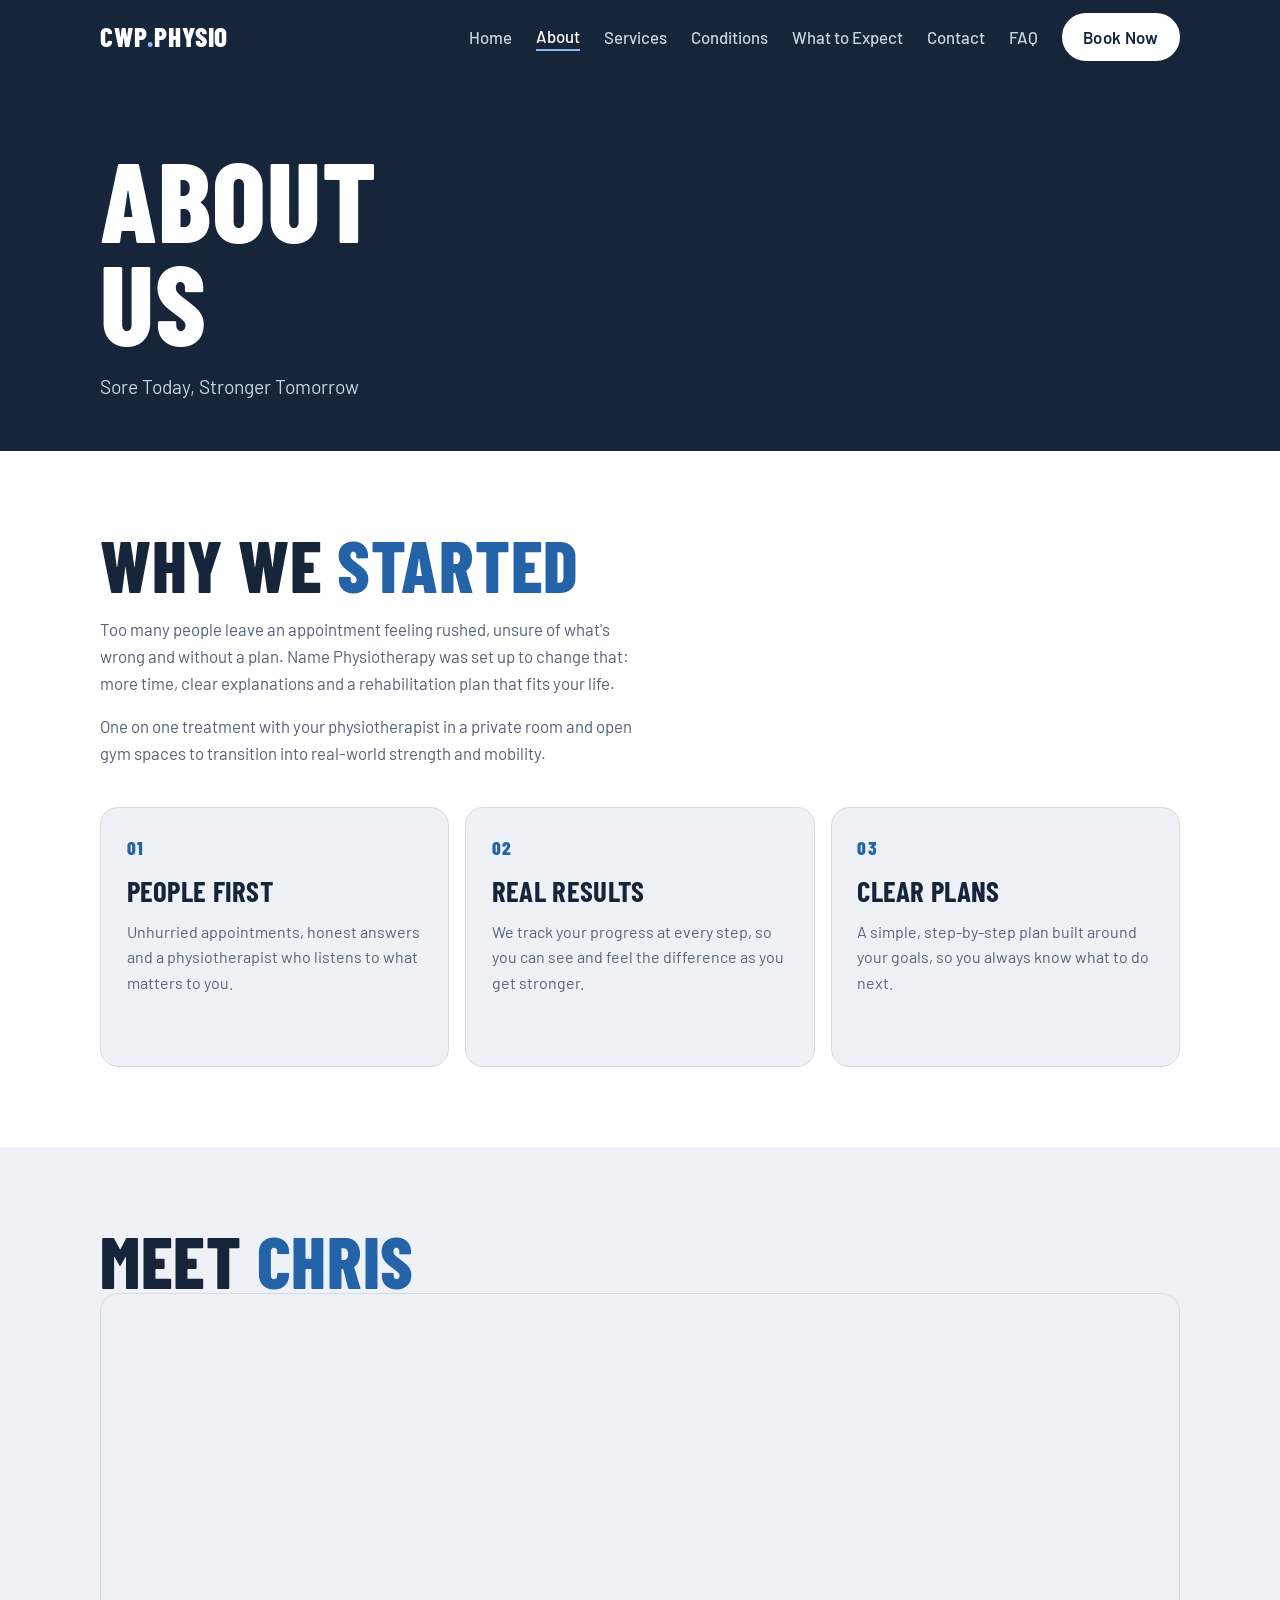
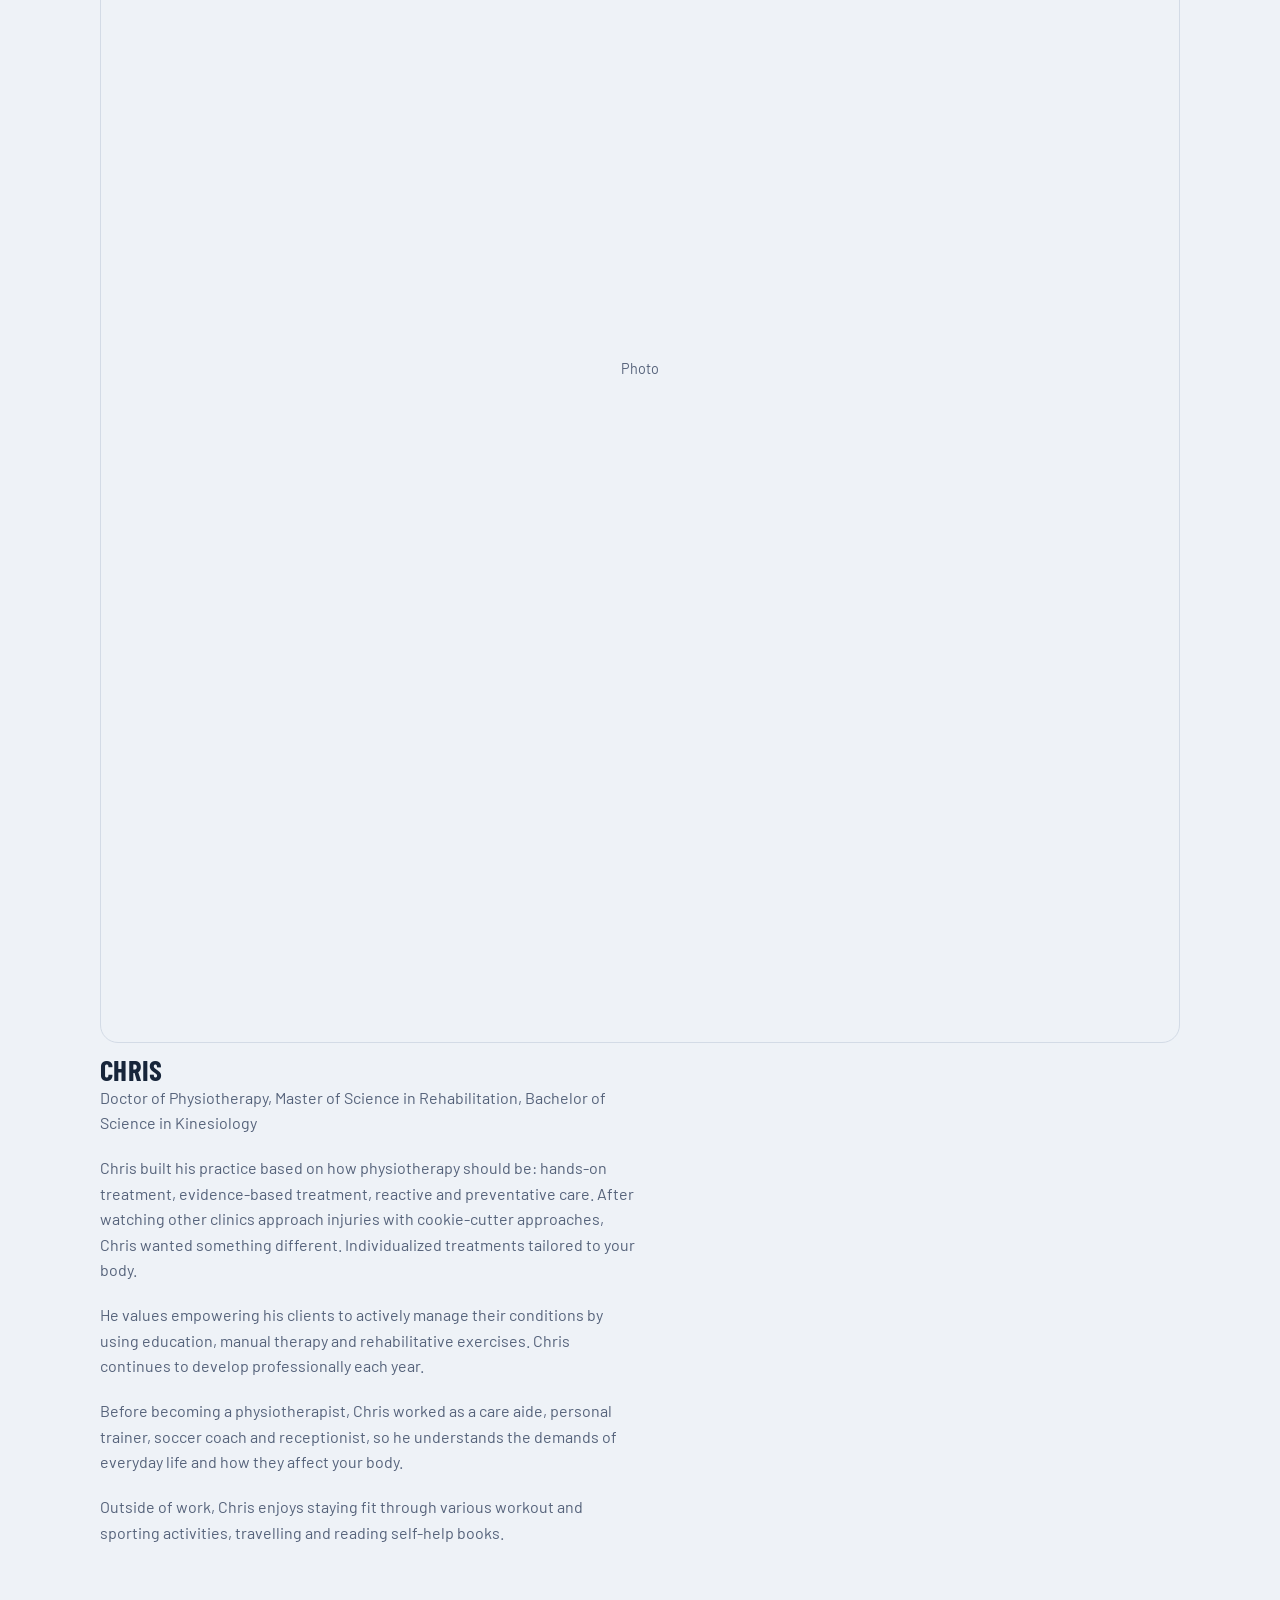
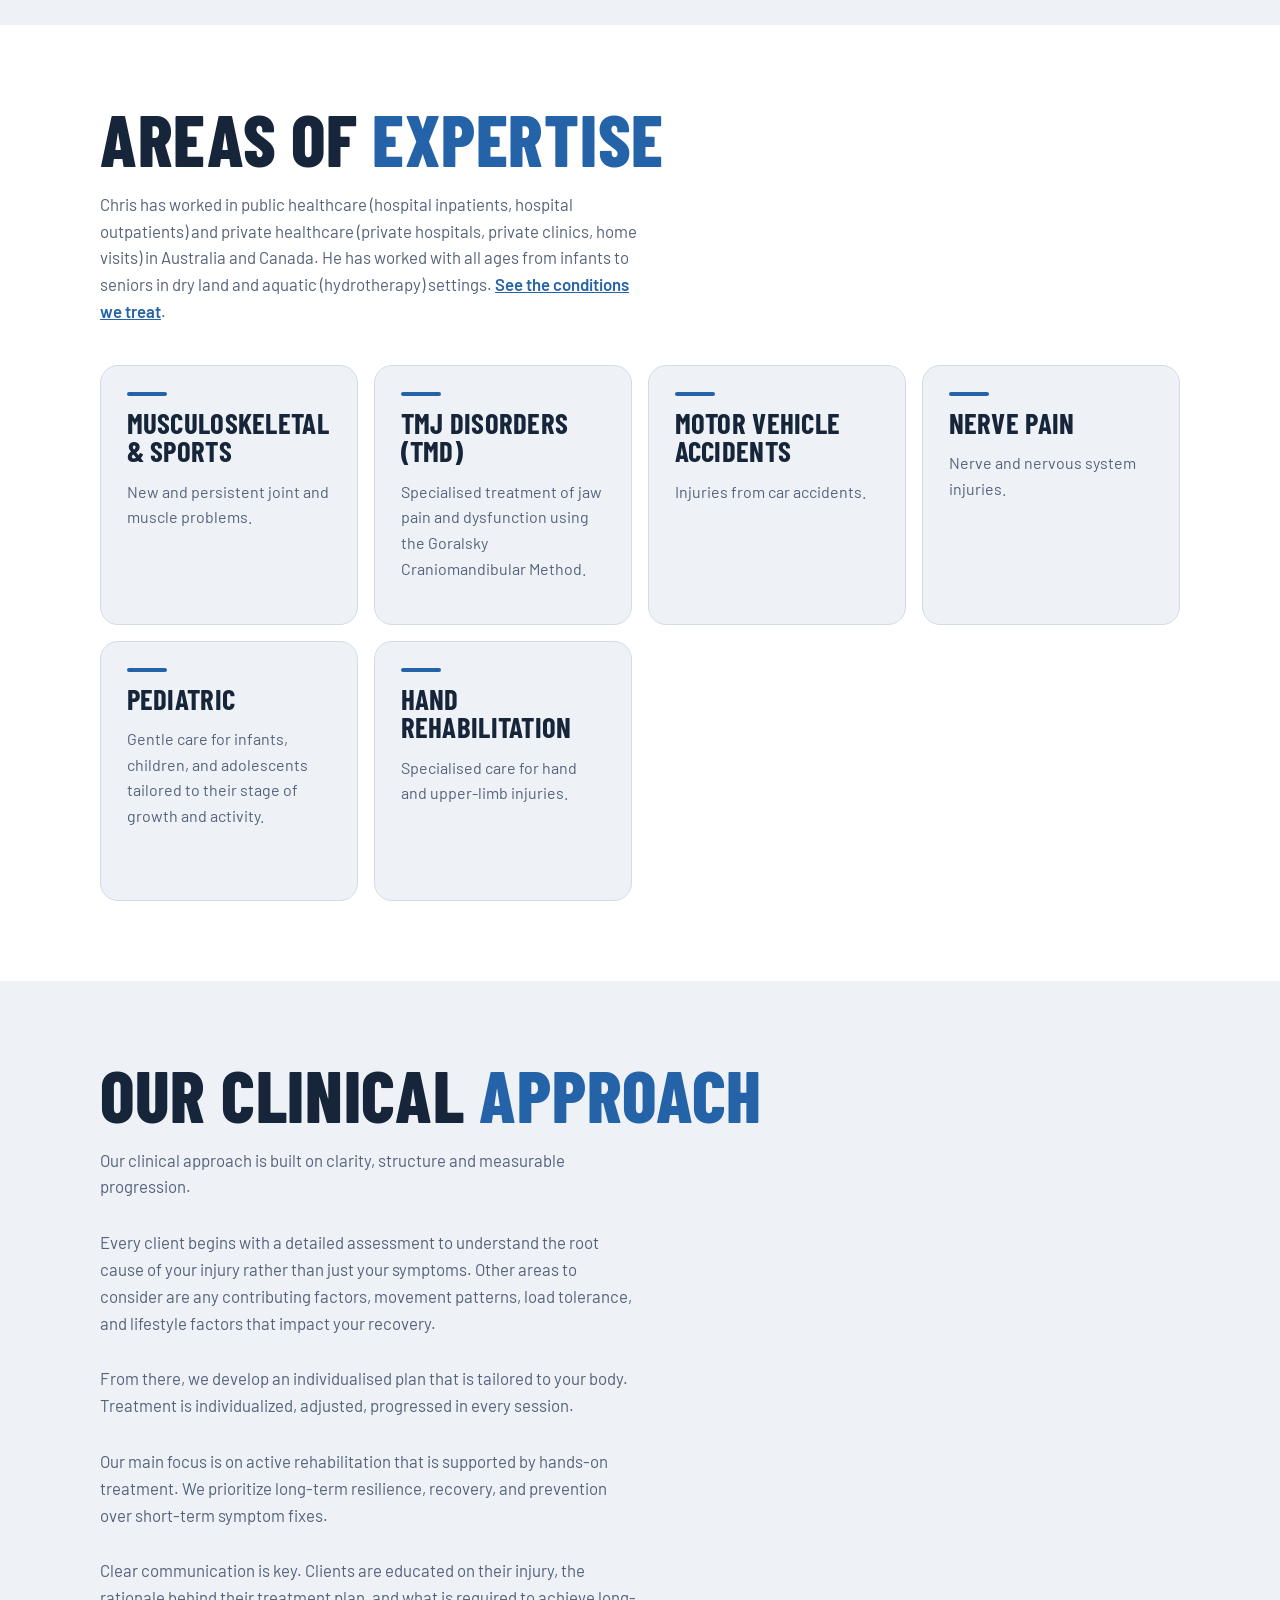
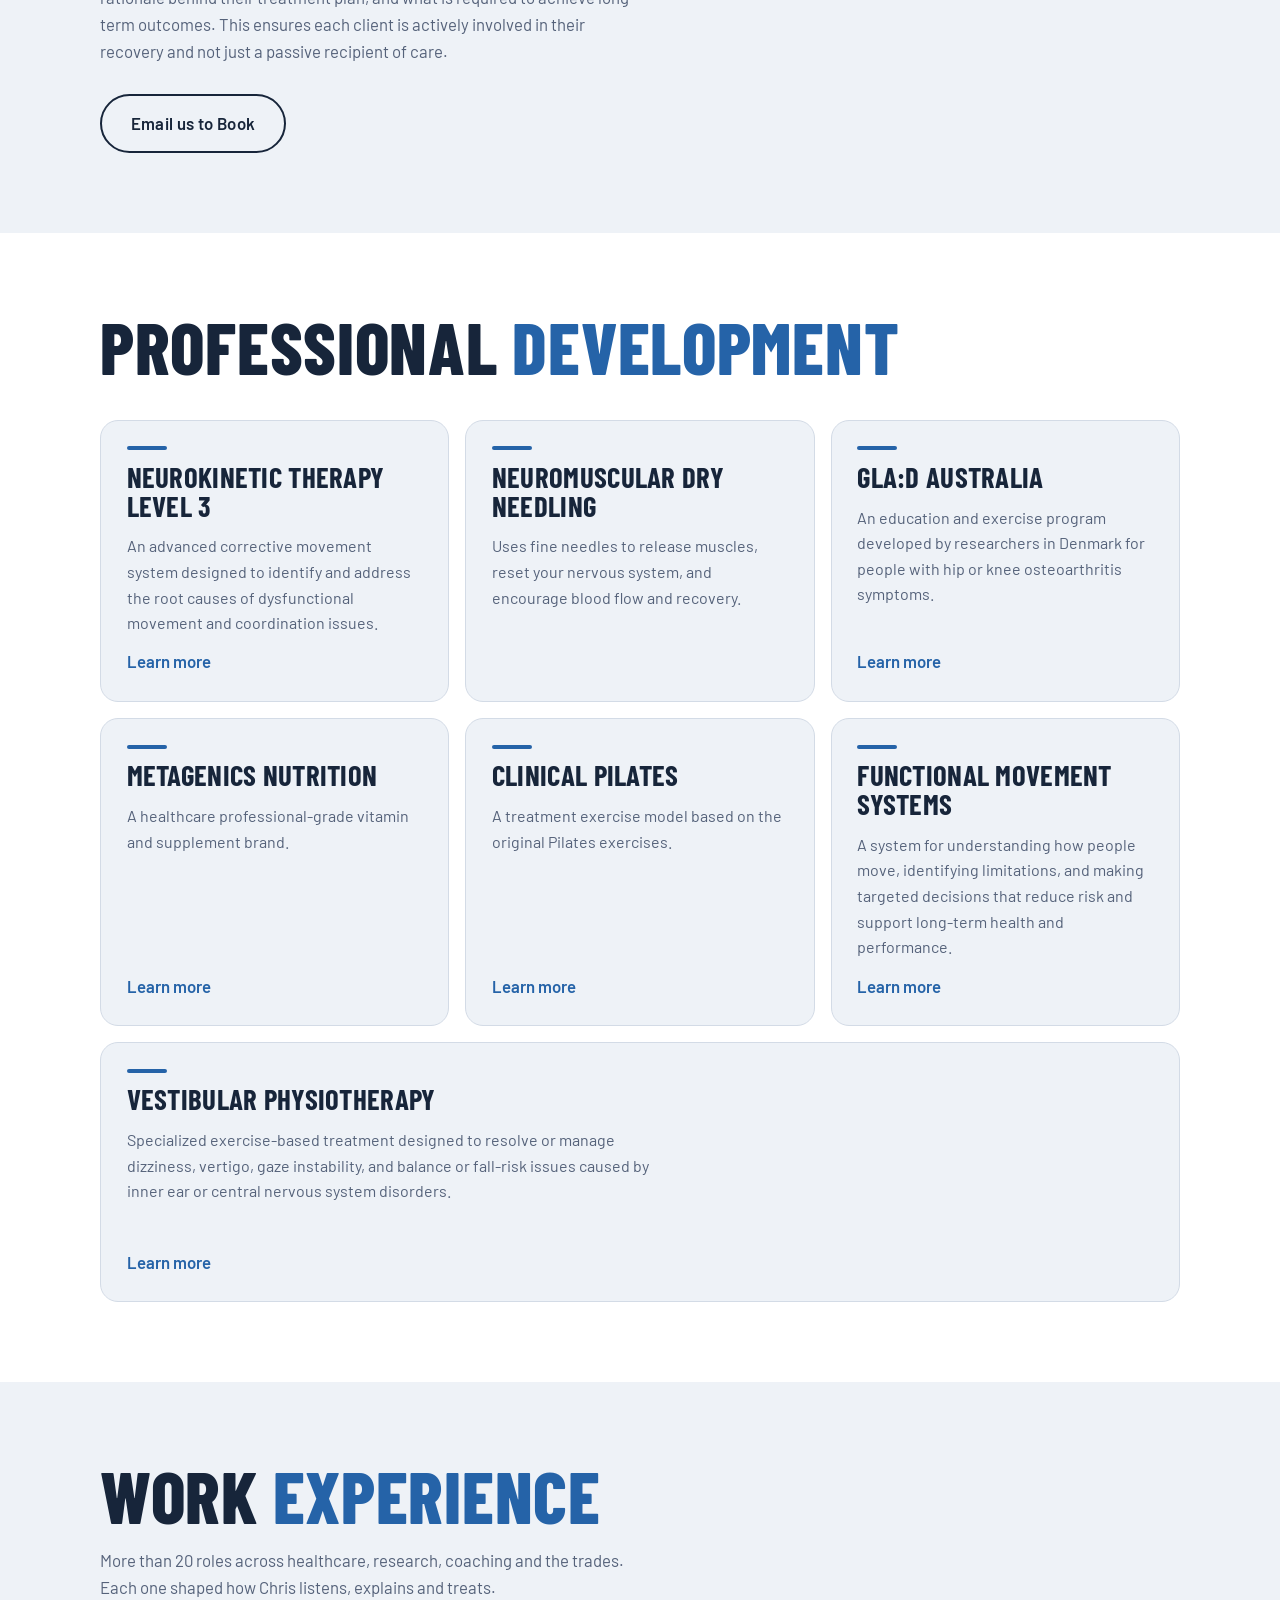
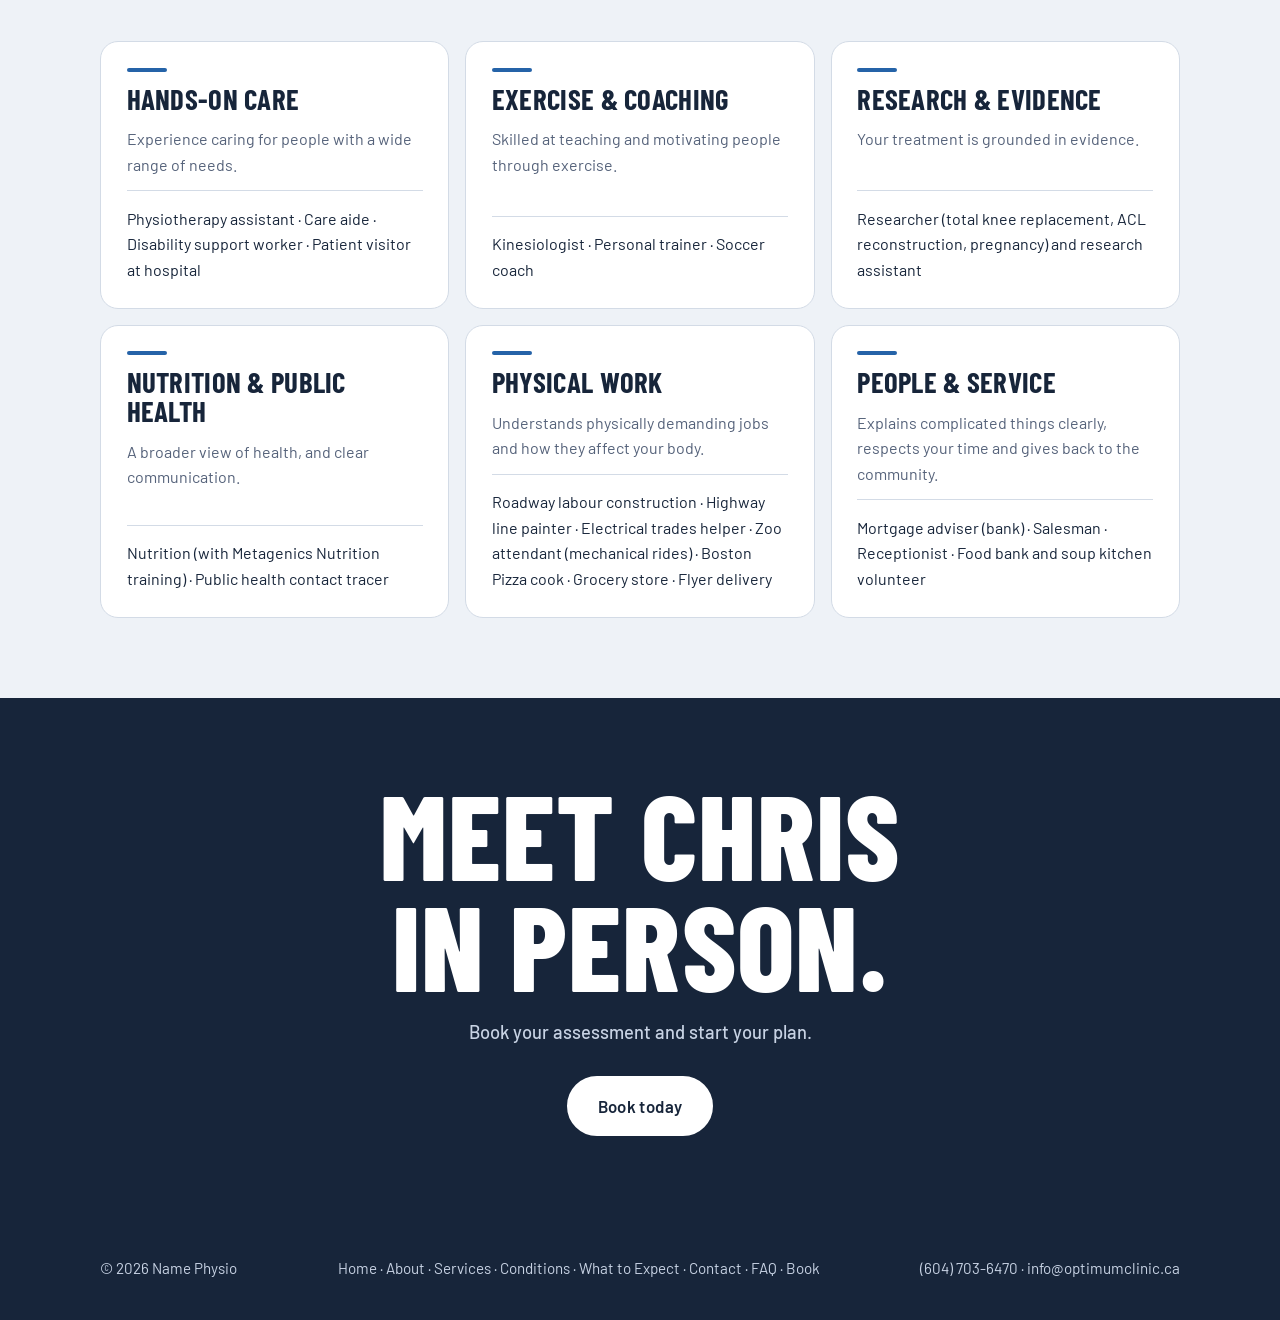
==== commit d2918e00: "Enhance service descriptions and layout in about.html Updated descriptions for various professional " ====
--- a/about.html
+++ b/about.html
@@ -76,28 +76,28 @@
 <a class="btn ghost" href="mailto:info@optimumclinic.ca?subject=Booking%20request">Email us to Book</a></div></section>
 <section><div class="wrap">
 <h2>Professional <span class="hot">Development</span></h2>
-<div class="tiles">
-<div class="tile"><span class="bar"></span><h3>Neurokinetic Therapy Level 3</h3><p><!-- Add description here --></p></div>
-<div class="tile"><span class="bar"></span><h3>Neuromuscular Dry Needling</h3><p><!-- Add description here --></p></div>
-<div class="tile"><span class="bar"></span><h3>GLA:D Australia</h3><p><!-- Add description here --></p></div>
-<div class="tile"><span class="bar"></span><h3>Metagenics Nutrition</h3><p><!-- Add description here --></p></div>
-<div class="tile"><span class="bar"></span><h3>Clinical Pilates</h3><p><!-- Add description here --></p></div>
-<div class="tile"><span class="bar"></span><h3>Functional Movement Systems</h3><p><!-- Add description here --></p></div>
-<div class="tile"><span class="bar"></span><h3>Vestibular Physiotherapy</h3><p><!-- Add description here --></p></div>
+<div class="tiles" style="grid-template-columns:repeat(auto-fit,minmax(min(100%,280px),1fr))">
+<div class="tile"><span class="bar"></span><h3>Neurokinetic Therapy Level 3</h3><p>An advanced corrective movement system designed to identify and address the root causes of dysfunctional movement and coordination issues.</p><a href="https://neurokinetictherapy.com/" target="_blank" rel="noopener">Learn more</a></div>
+<div class="tile"><span class="bar"></span><h3>Neuromuscular Dry Needling</h3><p>Uses fine needles to release muscles, reset your nervous system, and encourage blood flow and recovery.</p></div>
+<div class="tile"><span class="bar"></span><h3>GLA:D Australia</h3><p>An education and exercise program developed by researchers in Denmark for people with hip or knee osteoarthritis symptoms.</p><a href="https://gladaustralia.com.au/" target="_blank" rel="noopener">Learn more</a></div>
+<div class="tile"><span class="bar"></span><h3>Metagenics Nutrition</h3><p>A healthcare professional-grade vitamin and supplement brand.</p><a href="https://www.metagenics.com/en-us/about-us" target="_blank" rel="noopener">Learn more</a></div>
+<div class="tile"><span class="bar"></span><h3>Clinical Pilates</h3><p>A treatment exercise model based on the original Pilates exercises.</p><a href="https://clinicalpilates.com/" target="_blank" rel="noopener">Learn more</a></div>
+<div class="tile"><span class="bar"></span><h3>Functional Movement Systems</h3><p>A system for understanding how people move, identifying limitations, and making targeted decisions that reduce risk and support long-term health and performance.</p><a href="https://www.functionalmovement.com/" target="_blank" rel="noopener">Learn more</a></div>
+<div class="tile" style="grid-column:1/-1"><span class="bar"></span><h3>Vestibular Physiotherapy</h3><p>Specialized exercise-based treatment designed to resolve or manage dizziness, vertigo, gaze instability, and balance or fall-risk issues caused by inner ear or central nervous system disorders.</p><a href="https://vestibular-rehab.com/" target="_blank" rel="noopener">Learn more</a></div>
 </div></div></section>
 <section style="background:var(--bg2)"><div class="wrap">
 <h2>Work <span class="hot">Experience</span></h2>
 <p style="margin-top:1.2rem;color:var(--mute)">More than 20 roles across healthcare, research, coaching and the trades. Each one shaped how Chris listens, explains and treats.</p>
 <div class="tiles" style="grid-template-columns:repeat(auto-fit,minmax(min(100%,320px),1fr))">
-<div class="tile" style="background:var(--bg)"><span class="bar"></span><h3>Hands-on care</h3><p>Experience caring for people with a wide range of needs.</p><p class="roles">Physiotherapy assistant &middot; Care aide &middot; Disability support worker &middot; Hospital patient visitor</p></div>
-<div class="tile" style="background:var(--bg)"><span class="bar"></span><h3>Exercise &amp; coaching</h3><p>Skilled at teaching and motivating people through exercise.</p><p class="roles">Kinesiologist &middot; Personal trainer- strength training, power lifting, olympic lifting &middot; Fitness trainer for people with disabilities &middot; Soccer coach</p></div>
+<div class="tile" style="background:var(--bg)"><span class="bar"></span><h3>Hands-on care</h3><p>Experience caring for people with a wide range of needs.</p><p class="roles">Physiotherapy assistant &middot; Care aide &middot; Disability support worker &middot; Patient visitor at hospital</p></div>
+<div class="tile" style="background:var(--bg)"><span class="bar"></span><h3>Exercise &amp; coaching</h3><p>Skilled at teaching and motivating people through exercise.</p><p class="roles">Kinesiologist &middot; Personal trainer &middot; Soccer coach</p></div>
 <div class="tile" style="background:var(--bg)"><span class="bar"></span><h3>Research &amp; evidence</h3><p>Your treatment is grounded in evidence.</p><p class="roles">Researcher (total knee replacement, ACL reconstruction, pregnancy) and research assistant</p></div>
-<div class="tile" style="background:var(--bg)"><span class="bar"></span><h3>Nutrition &amp; public health</h3><p>A broader view of health, and clear communication.</p><p class="roles">Nutrition &middot; Public health contact tracer</p></div>
-<div class="tile" style="background:var(--bg)"><span class="bar"></span><h3>Physical work</h3><p>Understands physically demanding jobs and how they affect your body.</p><p class="roles">Labour construction &middot; Highway line painter &middot; Electrical trades &middot; Zoo attendant &middot; Fast food cook &middot; Grocery store &middot; Flyer delivery</p></div>
-<div class="tile" style="background:var(--bg)"><span class="bar"></span><h3>People &amp; service</h3><p>Explains complicated things clearly, respects your time and gives back to the community.</p><p class="roles">Bank adviser &middot; Salesman &middot; Receptionist &middot; Food bank and soup kitchen volunteer</p></div>
+<div class="tile" style="background:var(--bg)"><span class="bar"></span><h3>Nutrition &amp; public health</h3><p>A broader view of health, and clear communication.</p><p class="roles">Nutrition (with Metagenics Nutrition training) &middot; Public health contact tracer</p></div>
+<div class="tile" style="background:var(--bg)"><span class="bar"></span><h3>Physical work</h3><p>Understands physically demanding jobs and how they affect your body.</p><p class="roles">Roadway labour construction &middot; Highway line painter &middot; Electrical trades helper &middot; Zoo attendant (mechanical rides) &middot; Boston Pizza cook &middot; Grocery store &middot; Flyer delivery</p></div>
+<div class="tile" style="background:var(--bg)"><span class="bar"></span><h3>People &amp; service</h3><p>Explains complicated things clearly, respects your time and gives back to the community.</p><p class="roles">Mortgage adviser (bank) &middot; Salesman &middot; Receptionist &middot; Food bank and soup kitchen volunteer</p></div>
 </div>
 </div></section>
-<div class="band"><div class="wrap"><h2>Meet Chris<br>in person.</h2><p>Book your assessment and start your journey.</p><a class="btn" href="https://optimumclinic.janeapp.com/#/staff_member/48" target="_blank" rel="noopener">Book today</a></div></div>
+<div class="band"><div class="wrap"><h2>Meet Chris<br>in person.</h2><p>Book your assessment and start your plan.</p><a class="btn" href="https://optimumclinic.janeapp.com/#/staff_member/48" target="_blank" rel="noopener">Book today</a></div></div>
 </main>
 <footer class="site">
   <div class="wrap">
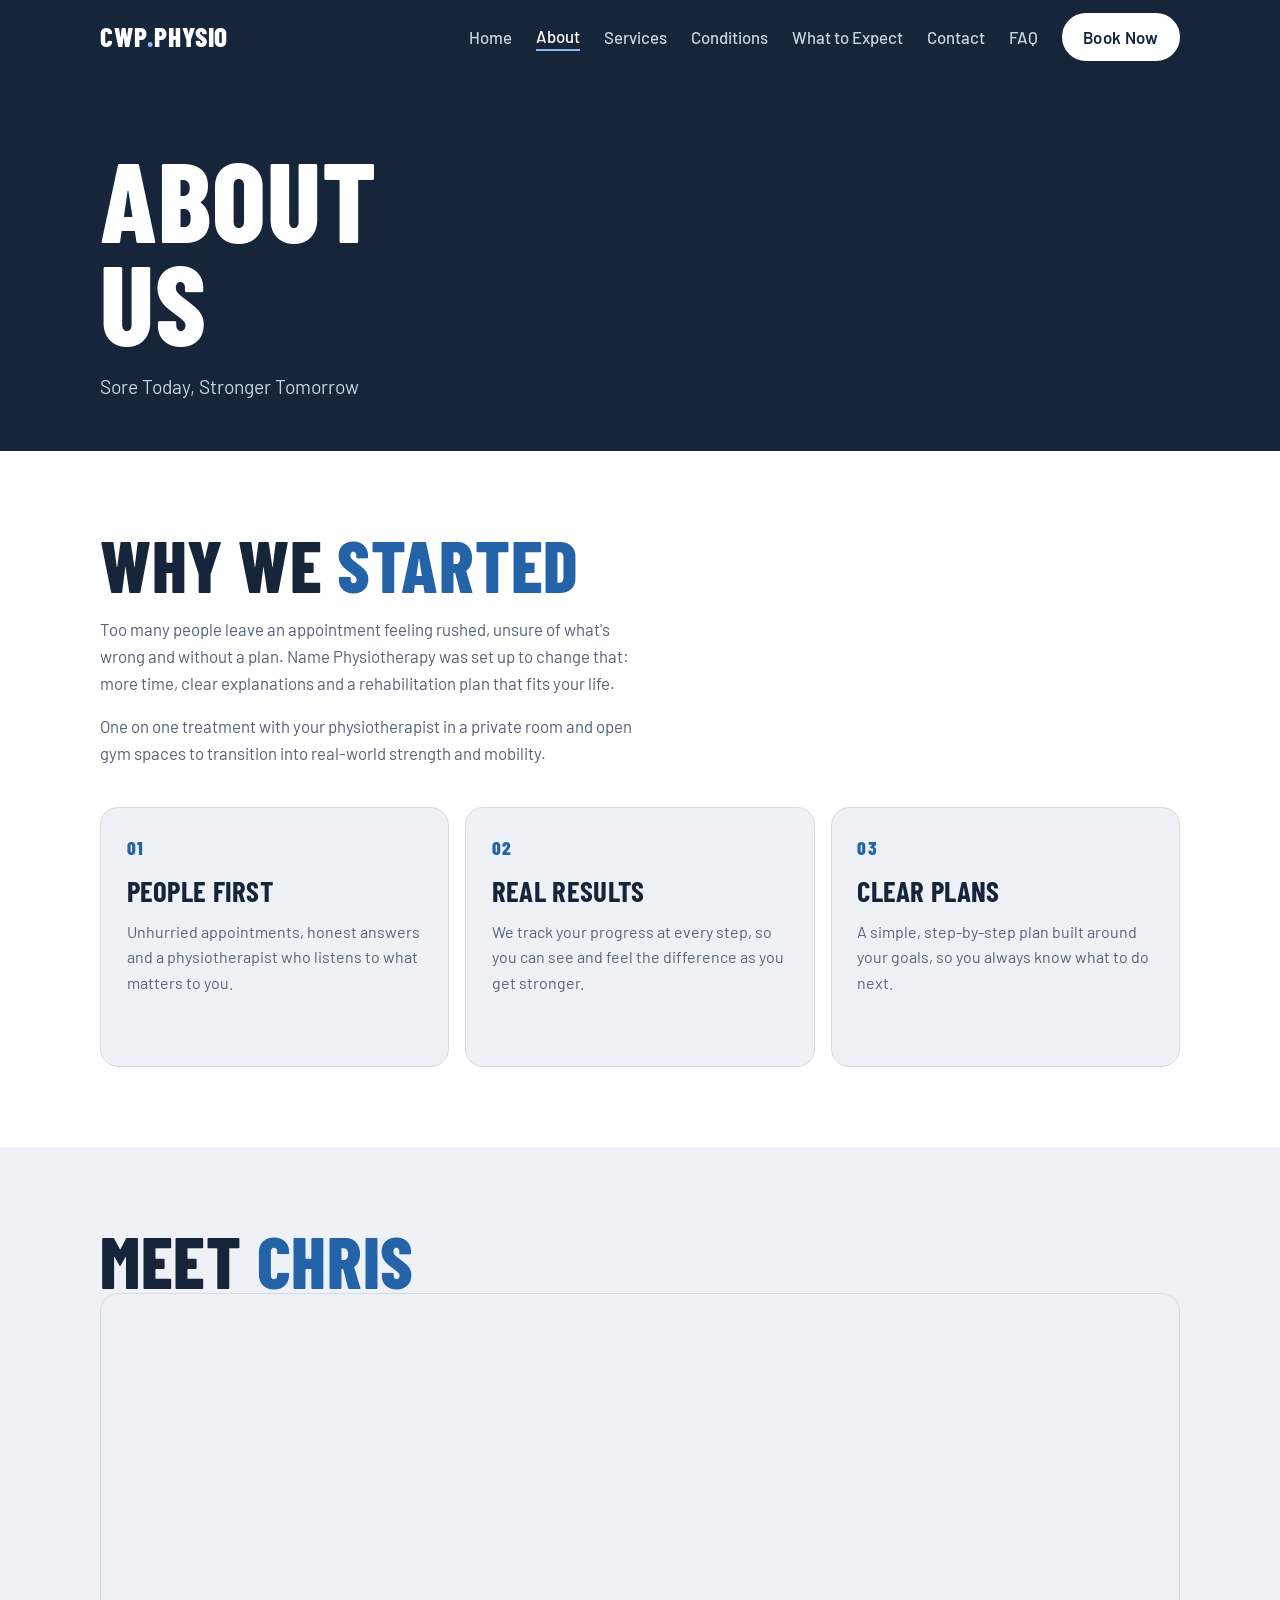
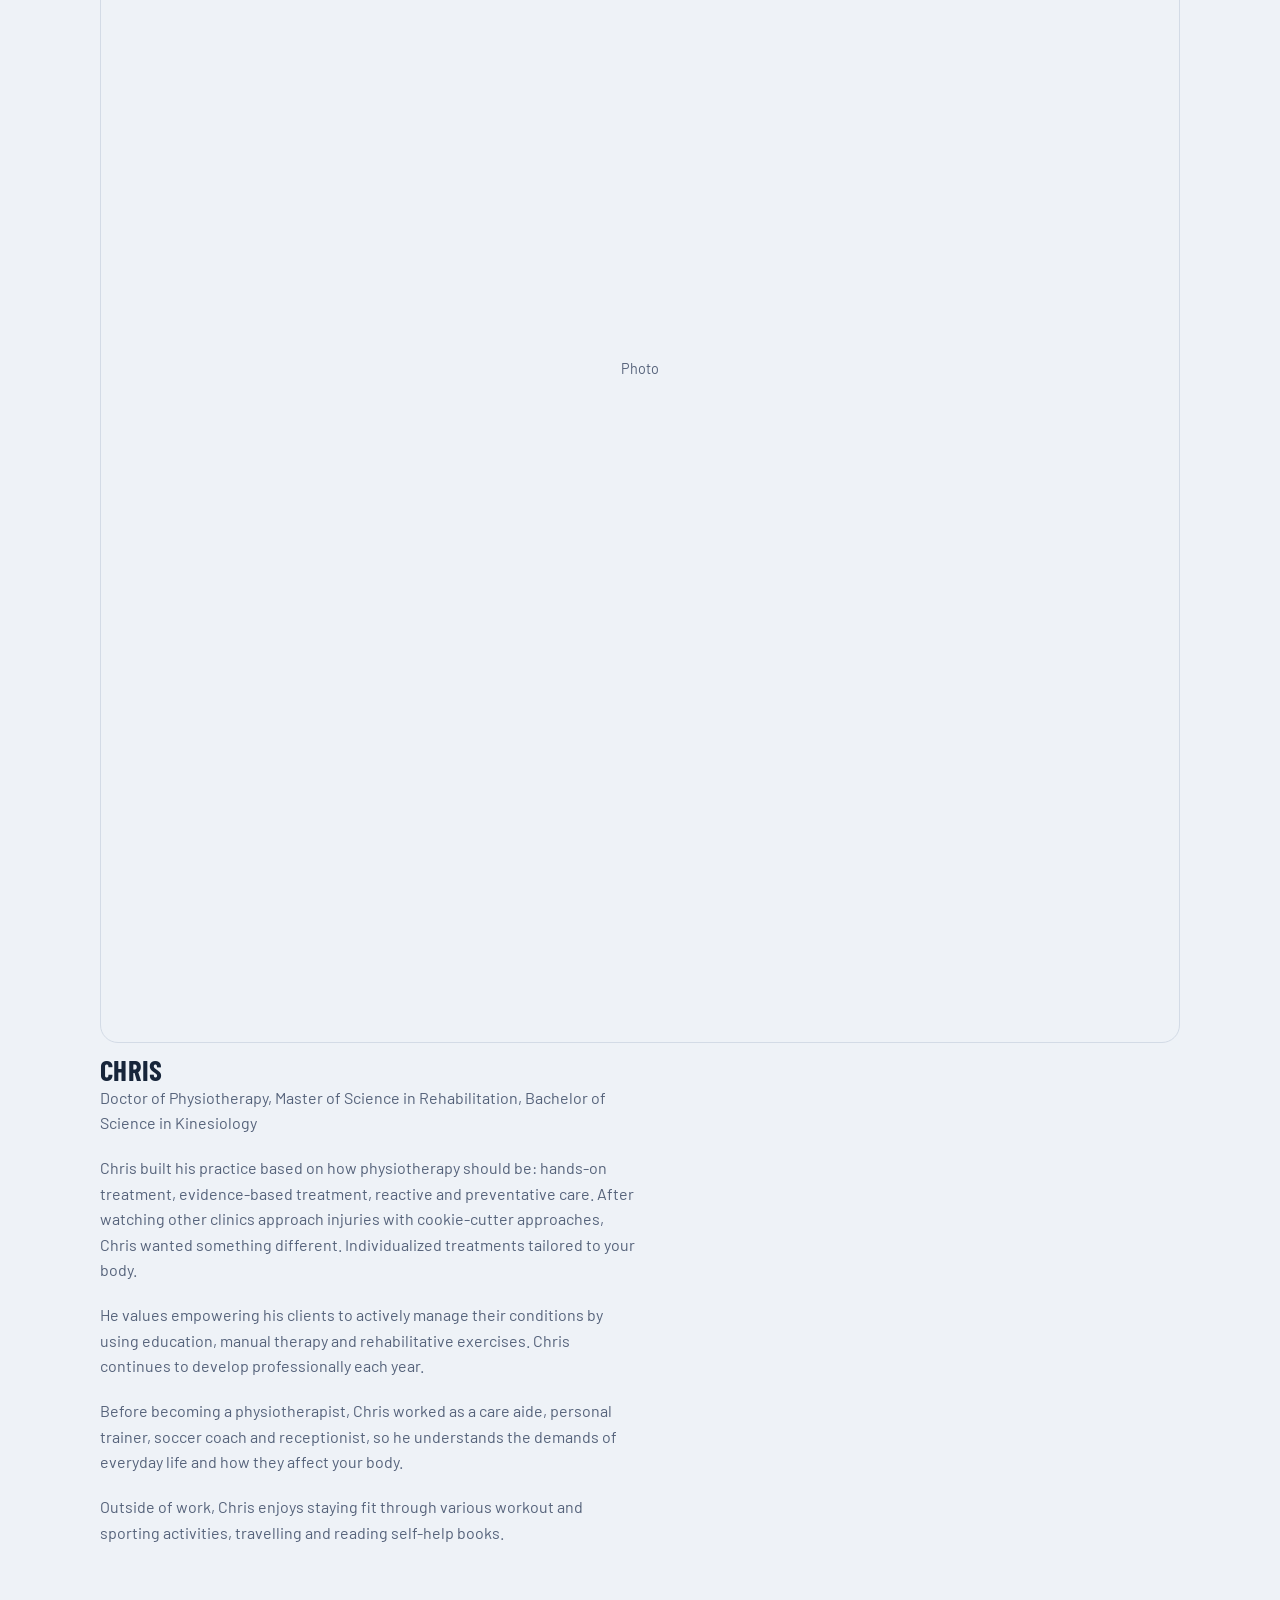
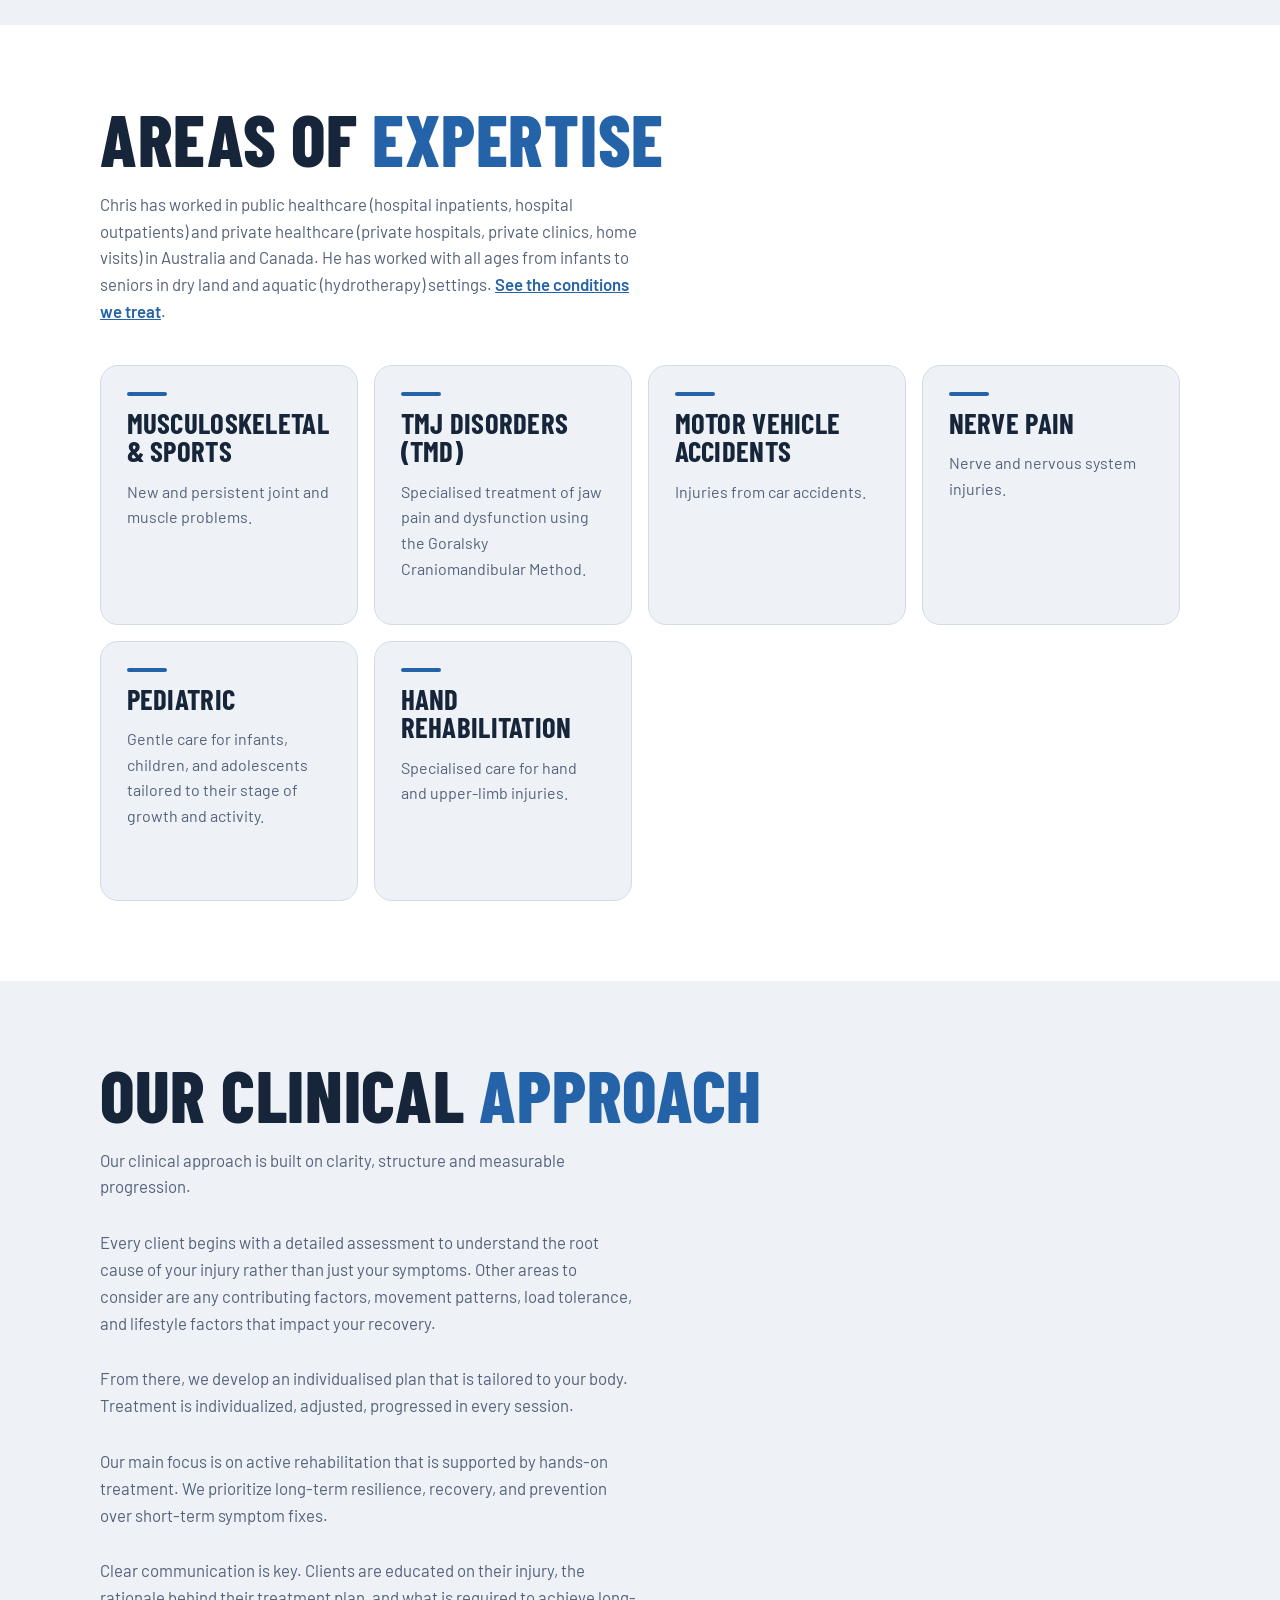
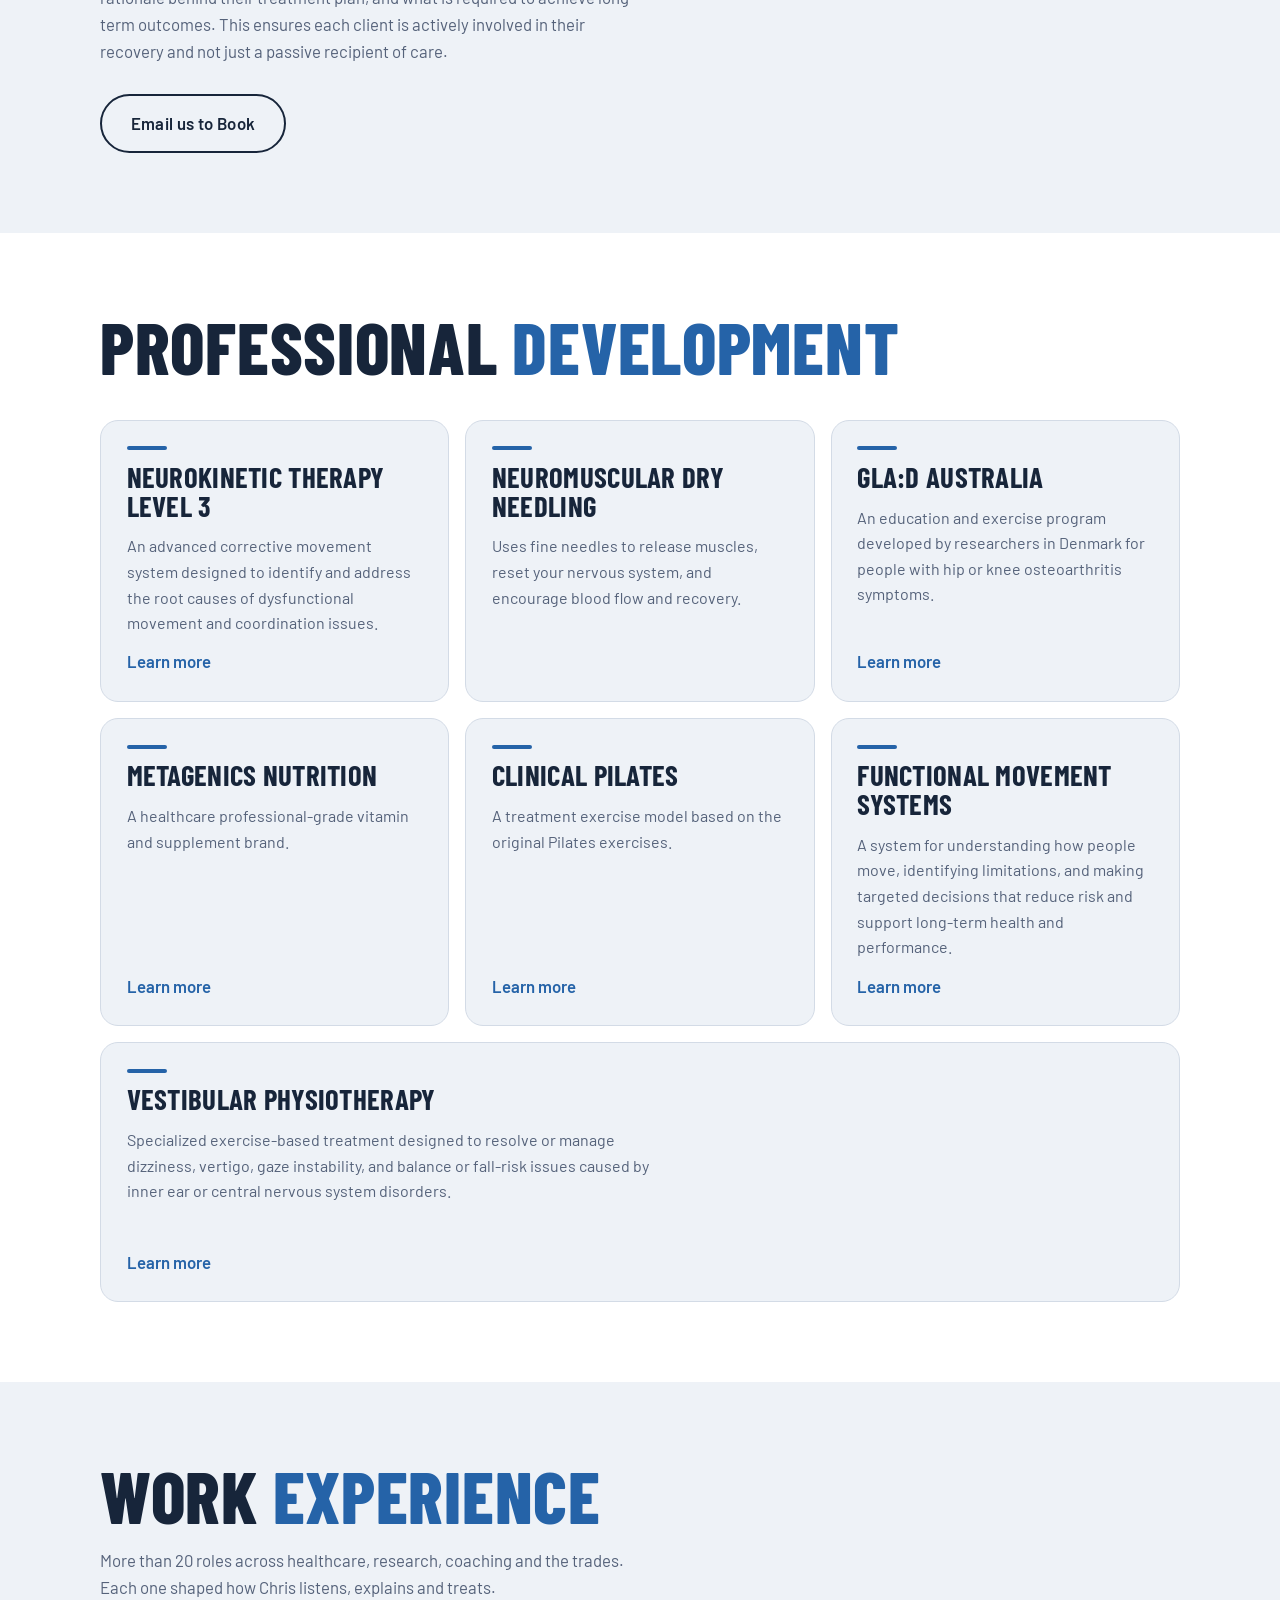
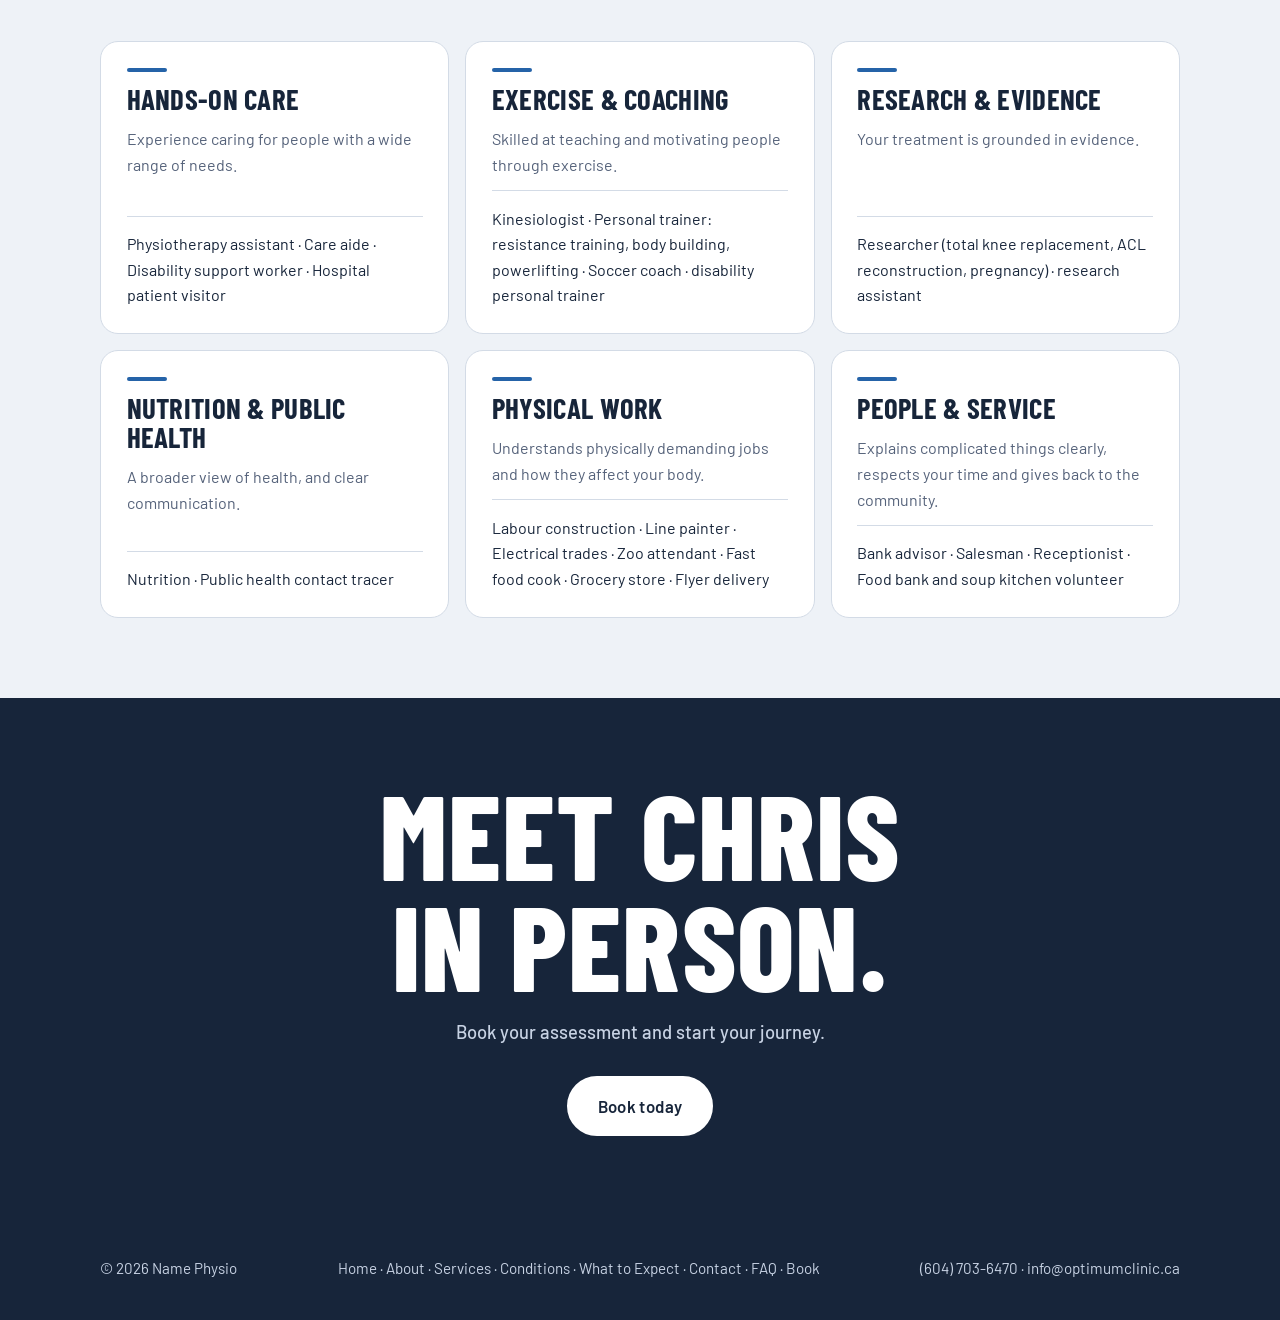
==== commit e479d9a9: "Update about.html" ====
--- a/about.html
+++ b/about.html
@@ -89,15 +89,15 @@
 <h2>Work <span class="hot">Experience</span></h2>
 <p style="margin-top:1.2rem;color:var(--mute)">More than 20 roles across healthcare, research, coaching and the trades. Each one shaped how Chris listens, explains and treats.</p>
 <div class="tiles" style="grid-template-columns:repeat(auto-fit,minmax(min(100%,320px),1fr))">
-<div class="tile" style="background:var(--bg)"><span class="bar"></span><h3>Hands-on care</h3><p>Experience caring for people with a wide range of needs.</p><p class="roles">Physiotherapy assistant &middot; Care aide &middot; Disability support worker &middot; Patient visitor at hospital</p></div>
-<div class="tile" style="background:var(--bg)"><span class="bar"></span><h3>Exercise &amp; coaching</h3><p>Skilled at teaching and motivating people through exercise.</p><p class="roles">Kinesiologist &middot; Personal trainer &middot; Soccer coach</p></div>
-<div class="tile" style="background:var(--bg)"><span class="bar"></span><h3>Research &amp; evidence</h3><p>Your treatment is grounded in evidence.</p><p class="roles">Researcher (total knee replacement, ACL reconstruction, pregnancy) and research assistant</p></div>
-<div class="tile" style="background:var(--bg)"><span class="bar"></span><h3>Nutrition &amp; public health</h3><p>A broader view of health, and clear communication.</p><p class="roles">Nutrition (with Metagenics Nutrition training) &middot; Public health contact tracer</p></div>
-<div class="tile" style="background:var(--bg)"><span class="bar"></span><h3>Physical work</h3><p>Understands physically demanding jobs and how they affect your body.</p><p class="roles">Roadway labour construction &middot; Highway line painter &middot; Electrical trades helper &middot; Zoo attendant (mechanical rides) &middot; Boston Pizza cook &middot; Grocery store &middot; Flyer delivery</p></div>
-<div class="tile" style="background:var(--bg)"><span class="bar"></span><h3>People &amp; service</h3><p>Explains complicated things clearly, respects your time and gives back to the community.</p><p class="roles">Mortgage adviser (bank) &middot; Salesman &middot; Receptionist &middot; Food bank and soup kitchen volunteer</p></div>
+<div class="tile" style="background:var(--bg)"><span class="bar"></span><h3>Hands-on care</h3><p>Experience caring for people with a wide range of needs.</p><p class="roles">Physiotherapy assistant &middot; Care aide &middot; Disability support worker &middot; Hospital patient visitor</p></div>
+<div class="tile" style="background:var(--bg)"><span class="bar"></span><h3>Exercise &amp; coaching</h3><p>Skilled at teaching and motivating people through exercise.</p><p class="roles">Kinesiologist &middot; Personal trainer: resistance training, body building, powerlifting &middot; Soccer coach &middot; disability personal trainer</p></div>
+<div class="tile" style="background:var(--bg)"><span class="bar"></span><h3>Research &amp; evidence</h3><p>Your treatment is grounded in evidence.</p><p class="roles">Researcher (total knee replacement, ACL reconstruction, pregnancy) &middot; research assistant</p></div>
+<div class="tile" style="background:var(--bg)"><span class="bar"></span><h3>Nutrition &amp; public health</h3><p>A broader view of health, and clear communication.</p><p class="roles">Nutrition &middot; Public health contact tracer</p></div>
+<div class="tile" style="background:var(--bg)"><span class="bar"></span><h3>Physical work</h3><p>Understands physically demanding jobs and how they affect your body.</p><p class="roles"> Labour construction &middot; Line painter &middot; Electrical trades &middot; Zoo attendant &middot; Fast food cook &middot; Grocery store &middot; Flyer delivery</p></div>
+<div class="tile" style="background:var(--bg)"><span class="bar"></span><h3>People &amp; service</h3><p>Explains complicated things clearly, respects your time and gives back to the community.</p><p class="roles">Bank advisor &middot; Salesman &middot; Receptionist &middot; Food bank and soup kitchen volunteer</p></div>
 </div>
 </div></section>
-<div class="band"><div class="wrap"><h2>Meet Chris<br>in person.</h2><p>Book your assessment and start your plan.</p><a class="btn" href="https://optimumclinic.janeapp.com/#/staff_member/48" target="_blank" rel="noopener">Book today</a></div></div>
+<div class="band"><div class="wrap"><h2>Meet Chris<br>in person.</h2><p>Book your assessment and start your journey.</p><a class="btn" href="https://optimumclinic.janeapp.com/#/staff_member/48" target="_blank" rel="noopener">Book today</a></div></div>
 </main>
 <footer class="site">
   <div class="wrap">
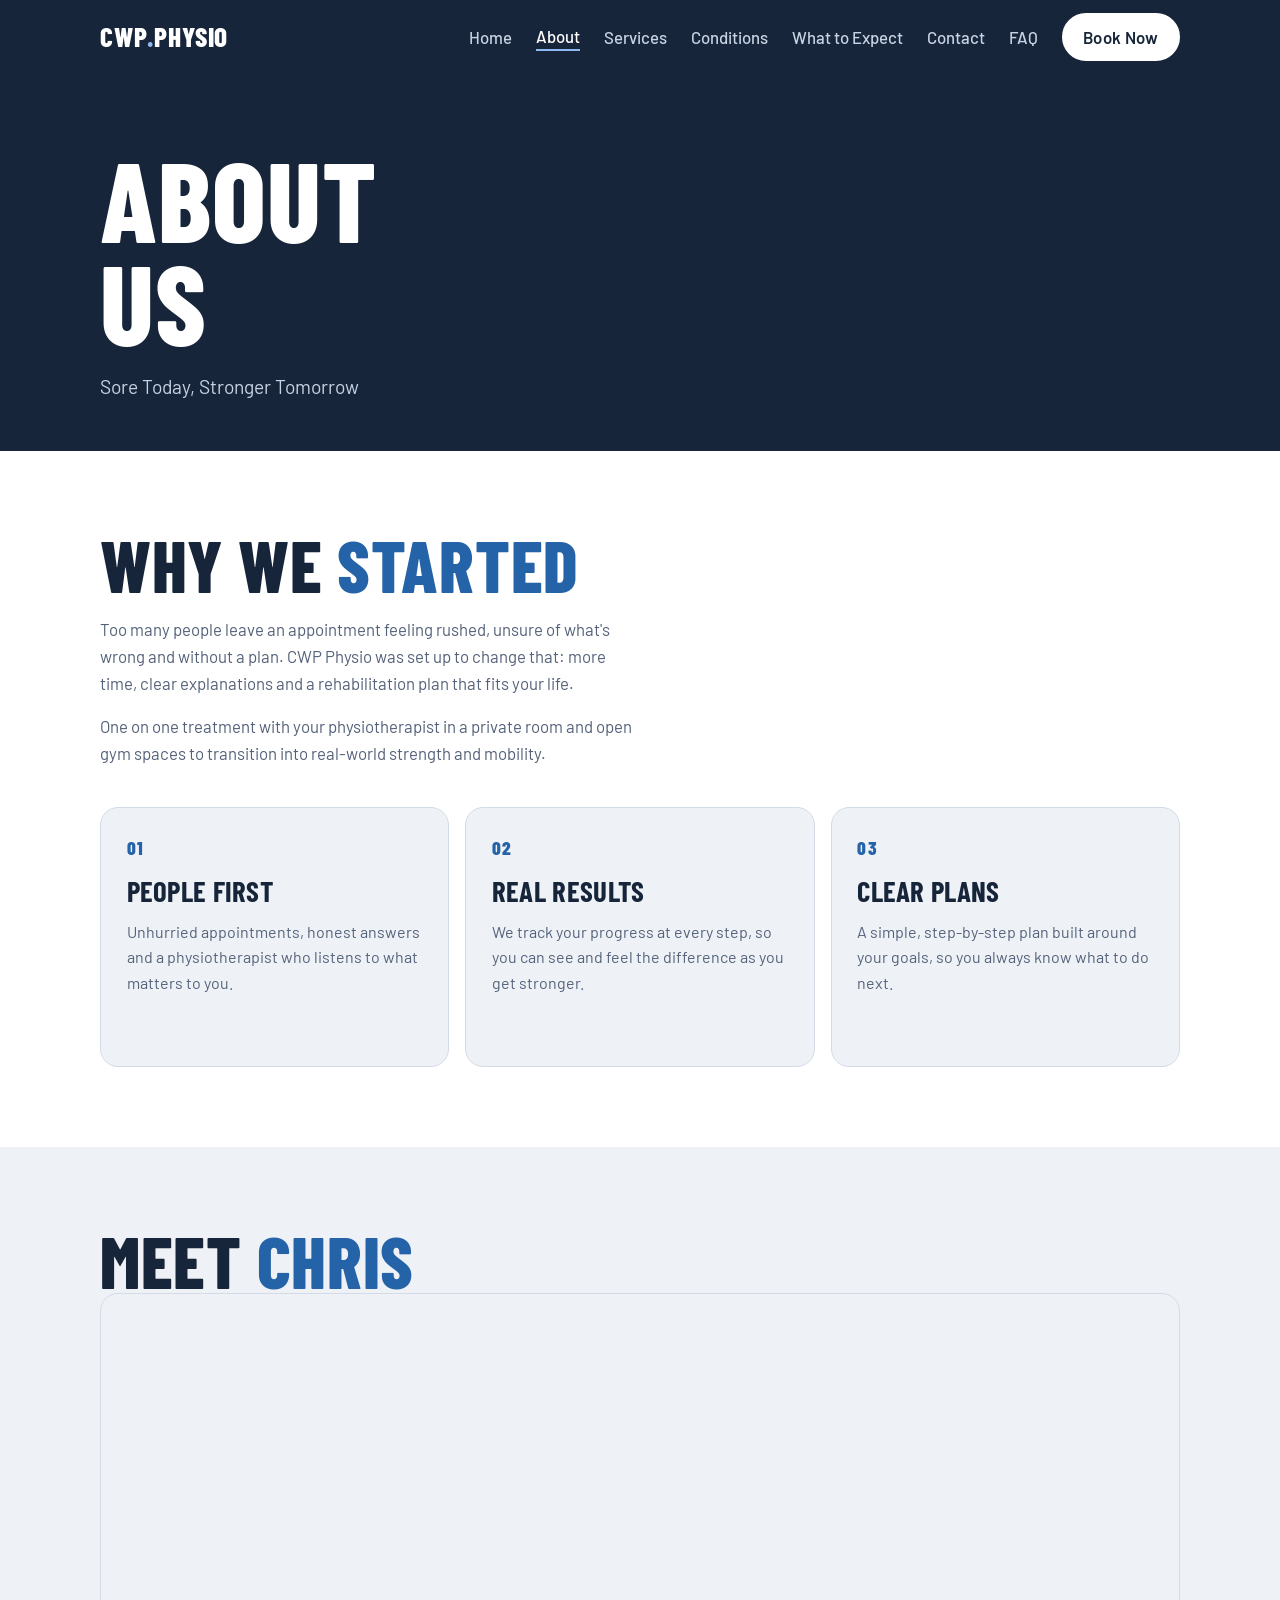
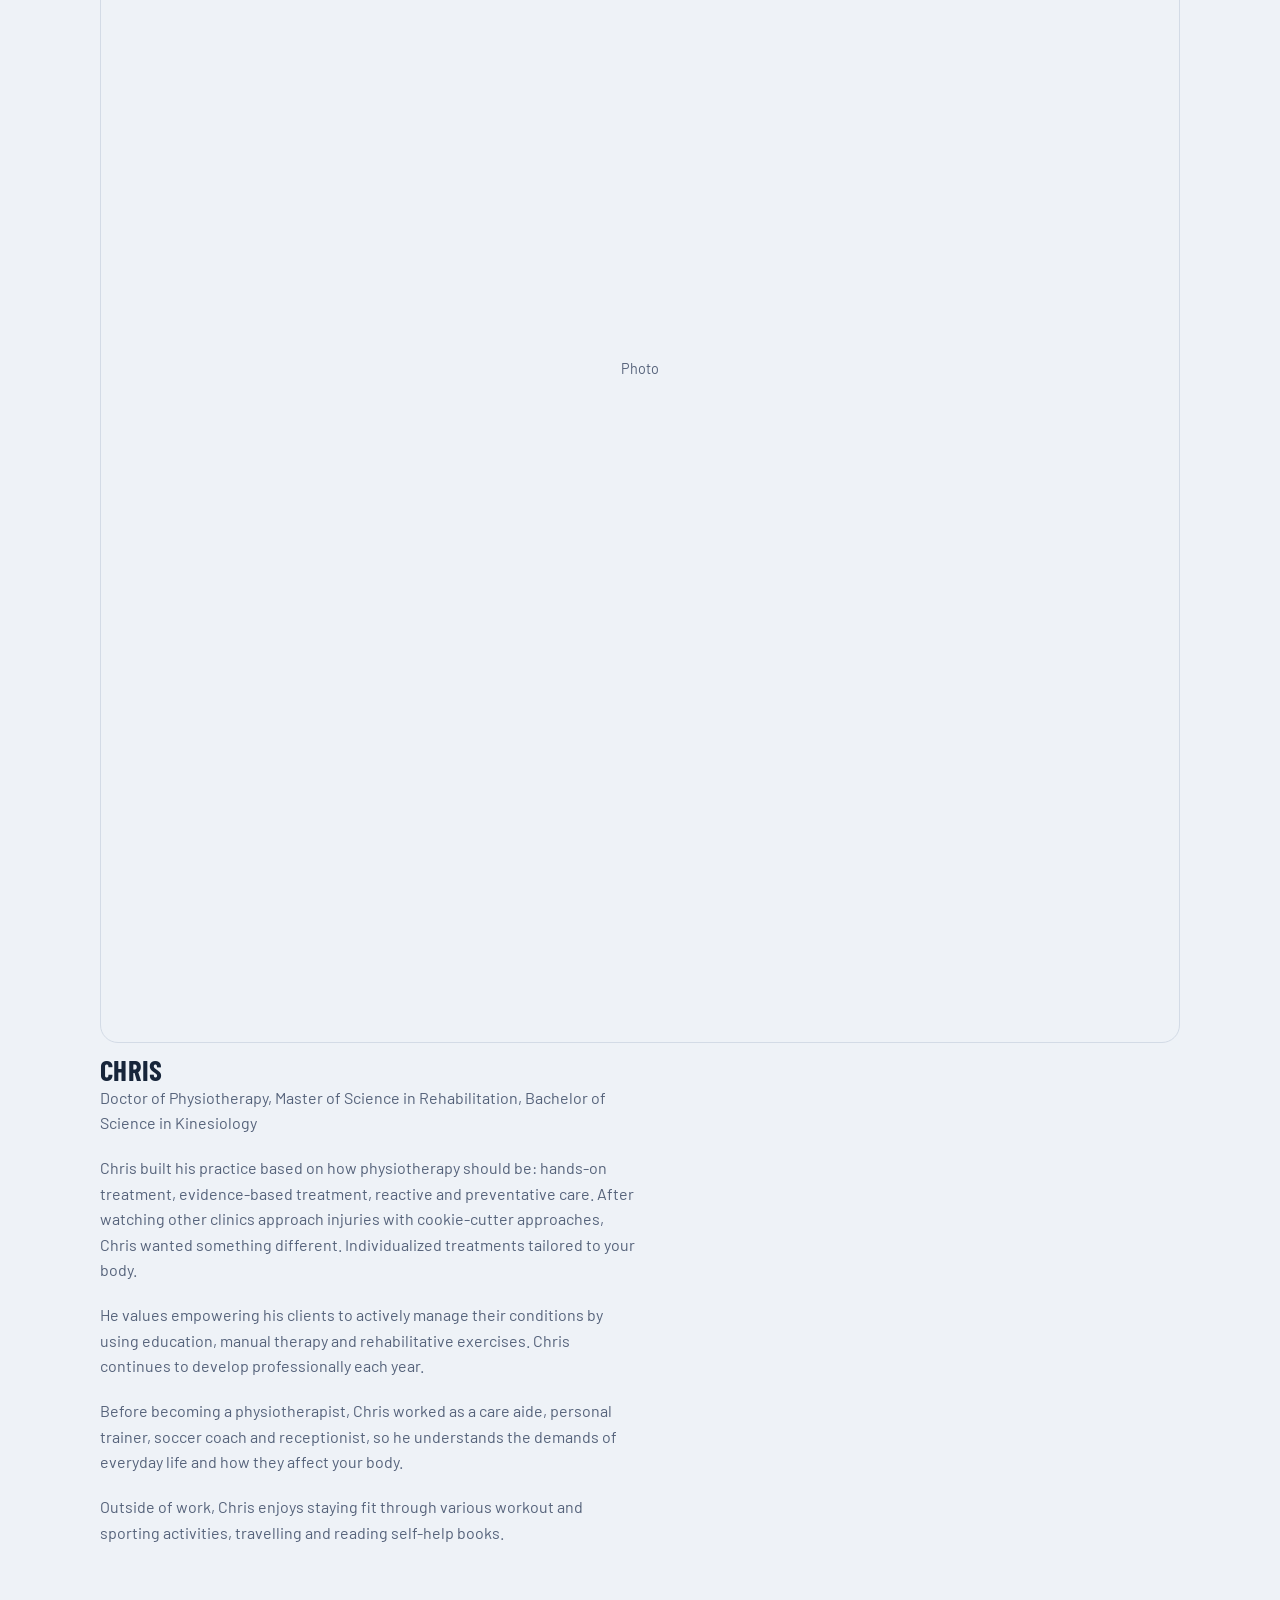
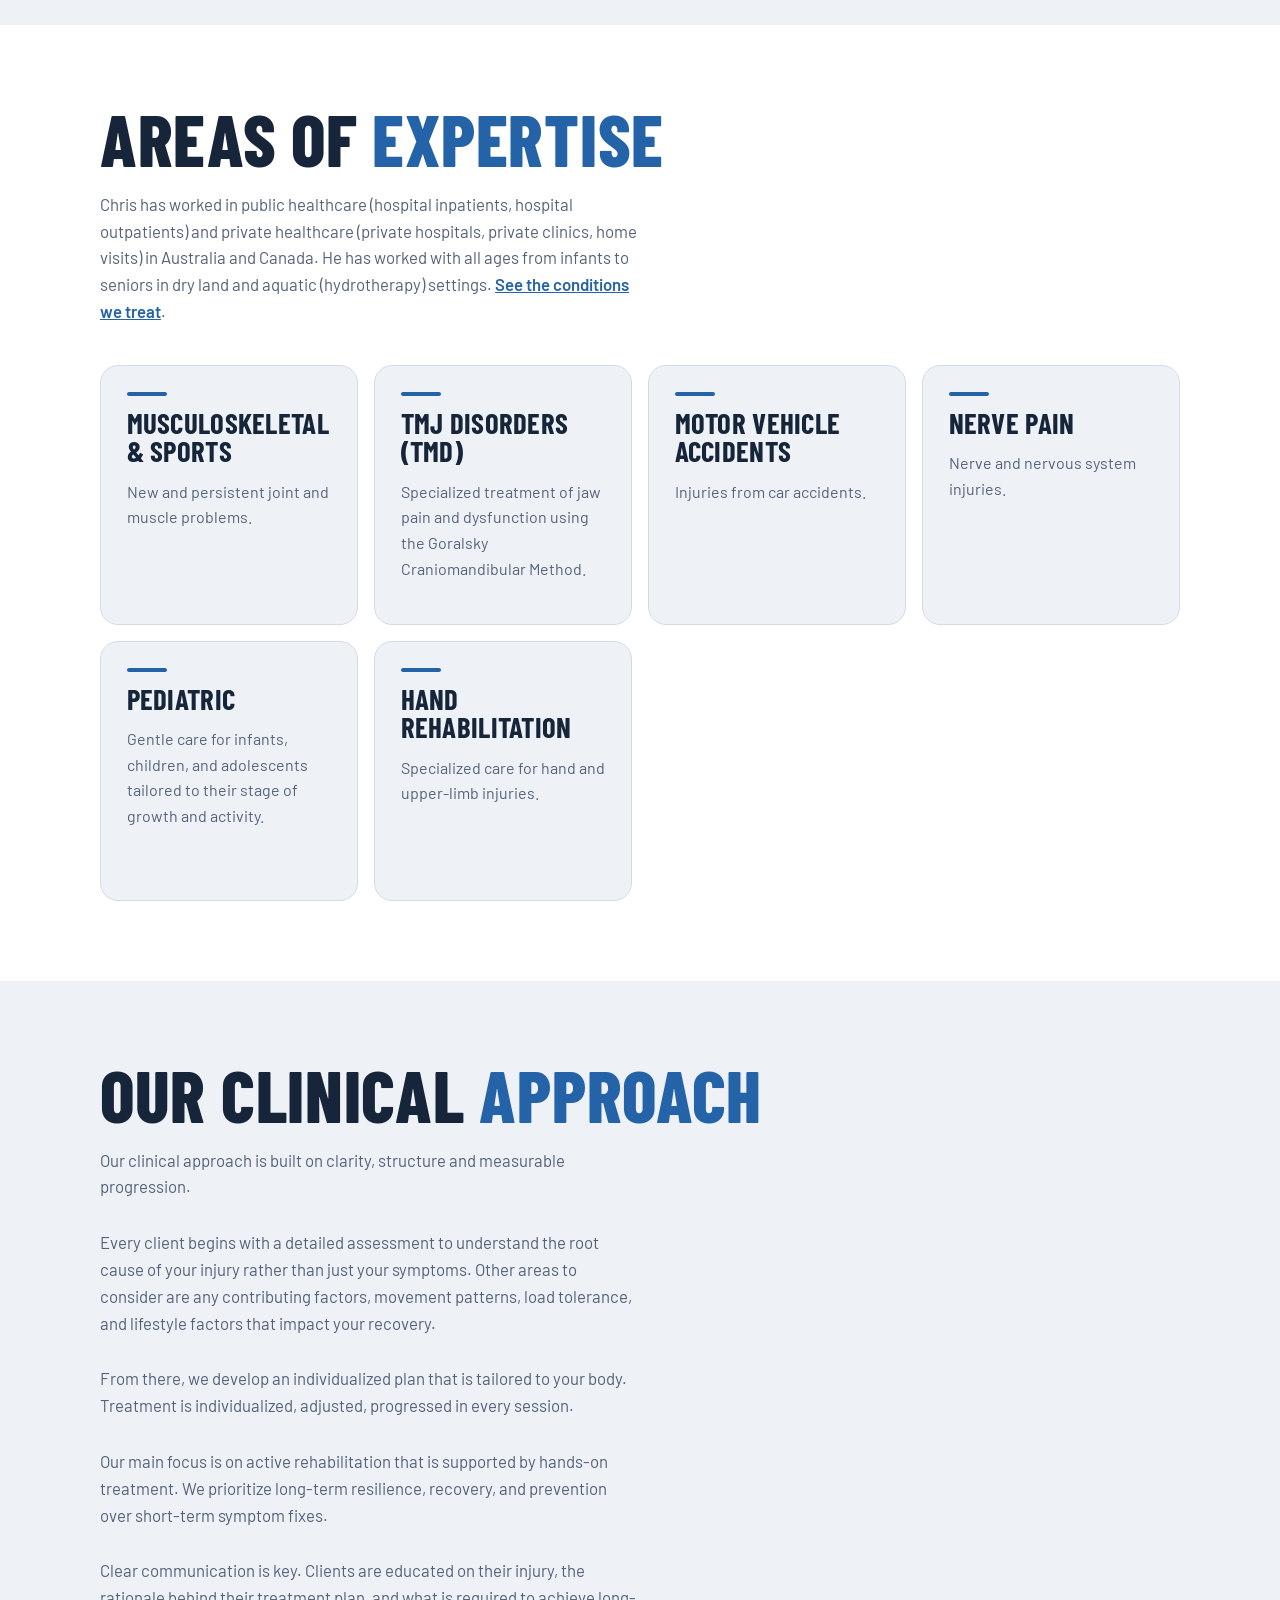
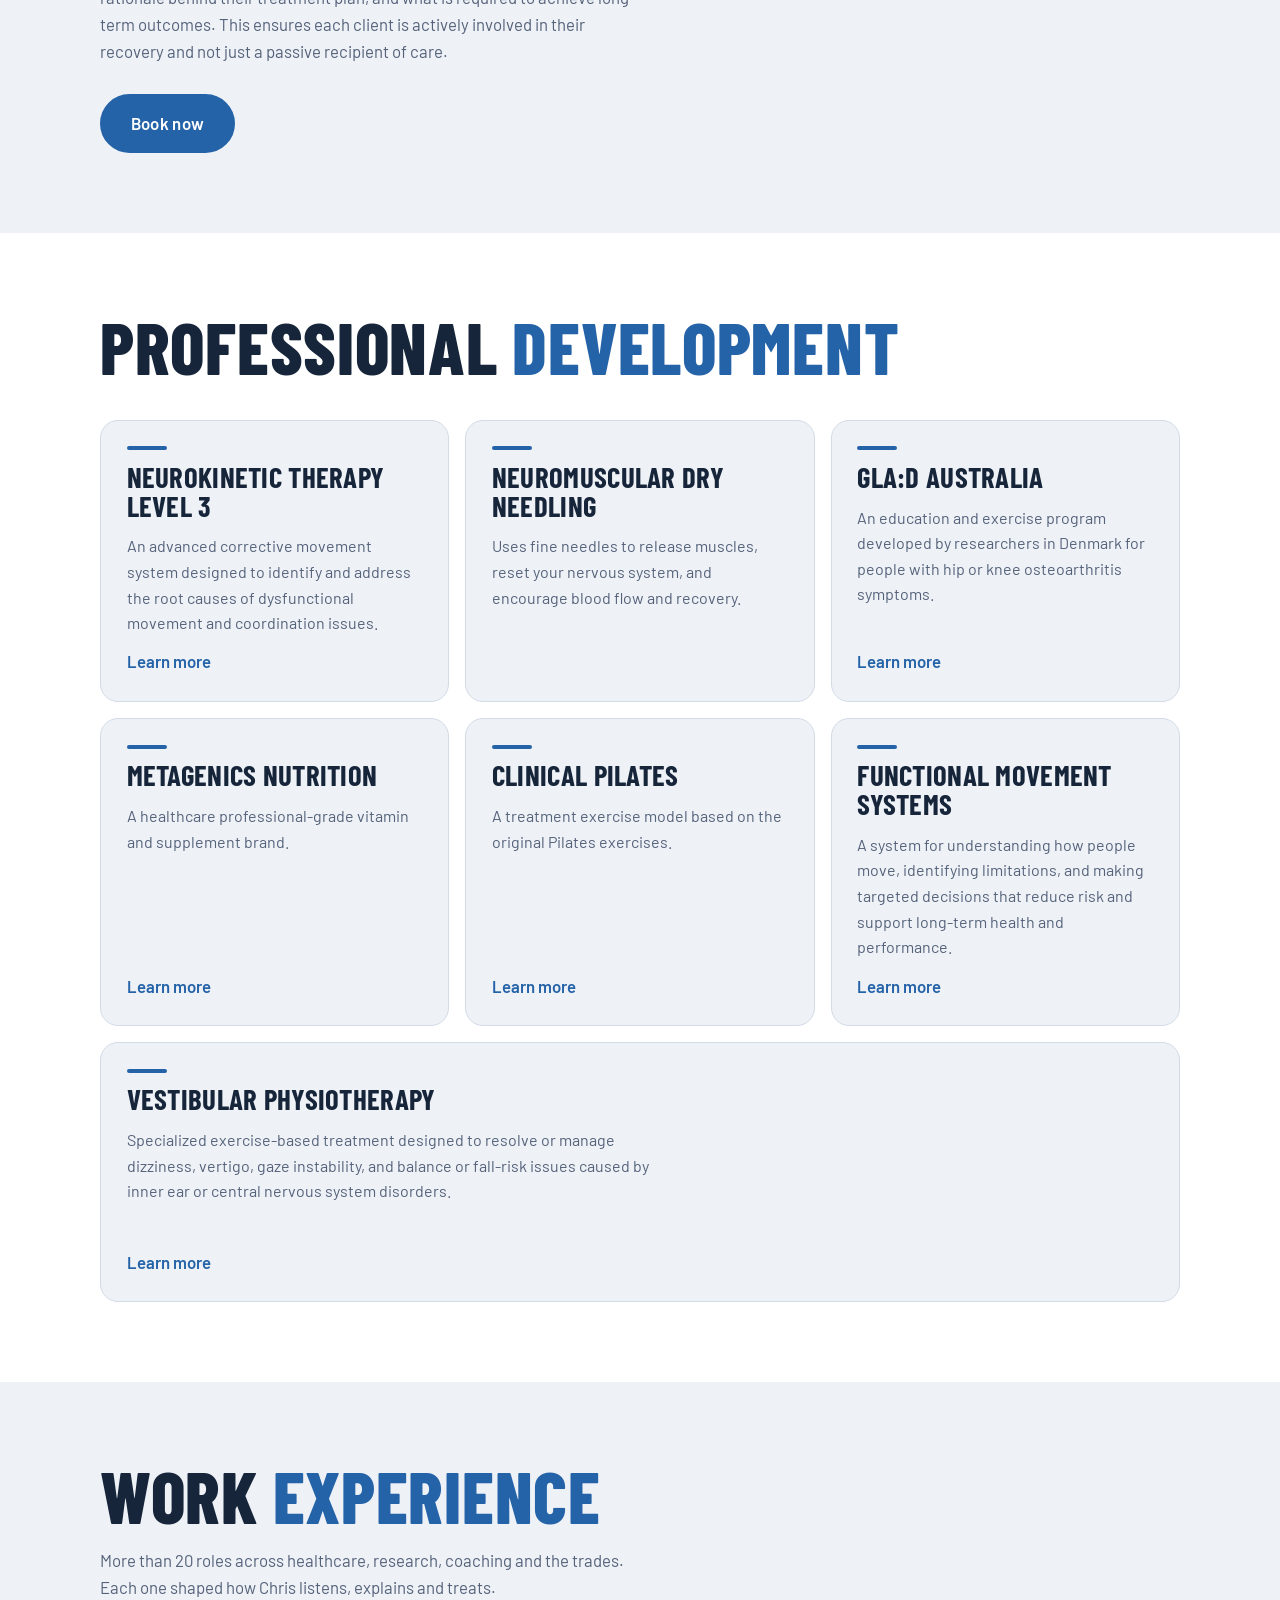
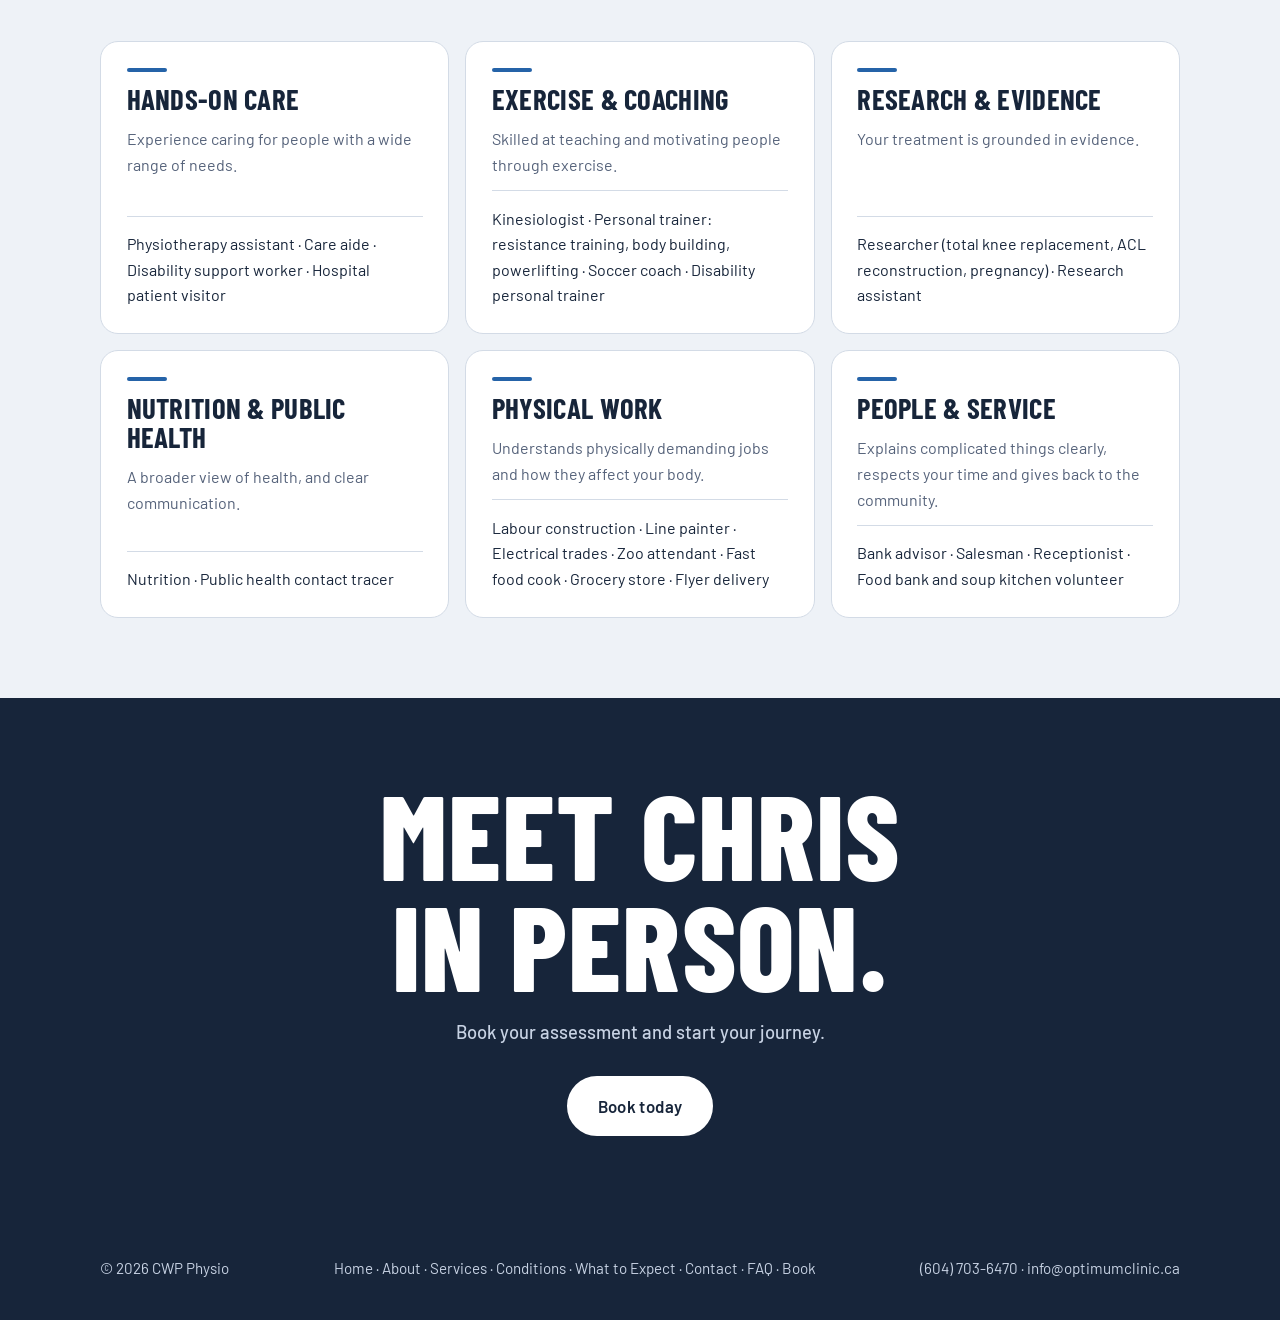
==== commit 1b24ce84: "Update branding from Name Physiotherapy to CWP Physio" ====
--- a/about.html
+++ b/about.html
@@ -39,7 +39,7 @@
 </div></div>
 <section><div class="wrap">
 <h2>Why we <span class="hot">started</span></h2>
-<p style="margin-top:1.2rem;color:var(--mute)">Too many people leave an appointment feeling rushed, unsure of what's wrong and without a plan. Name Physiotherapy was set up to change that: more time, clear explanations and a rehabilitation plan that fits your life.</p>
+<p style="margin-top:1.2rem;color:var(--mute)">Too many people leave an appointment feeling rushed, unsure of what's wrong and without a plan. CWP Physio was set up to change that: more time, clear explanations and a rehabilitation plan that fits your life.</p>
 <p style="margin-top:1rem;color:var(--mute)">One on one treatment with your physiotherapist in a private room and open gym spaces to transition into real-world strength and mobility.</p>
 <div class="values">
 <div class="tile"><span class="num">01</span><h3>People first</h3><p>Unhurried appointments, honest answers and a physiotherapist who listens to what matters to you.</p></div>
@@ -61,19 +61,19 @@
 <p style="margin-top:1.2rem;color:var(--mute)">Chris has worked in public healthcare (hospital inpatients, hospital outpatients) and private healthcare (private hospitals, private clinics, home visits) in Australia and Canada. He has worked with all ages from infants to seniors in dry land and aquatic (hydrotherapy) settings. <a href="conditions.html" style="color:var(--hot);font-weight:600">See the conditions we treat</a>.</p>
 <div class="tiles">
 <div class="tile"><span class="bar"></span><h3>Musculoskeletal &amp; Sports</h3><p>New and persistent joint and muscle problems.</p></div>
-<div class="tile"><span class="bar"></span><h3>TMJ disorders (TMD)</h3><p>Specialised treatment of jaw pain and dysfunction using the Goralsky Craniomandibular Method.</p></div>
+<div class="tile"><span class="bar"></span><h3>TMJ disorders (TMD)</h3><p>Specialized treatment of jaw pain and dysfunction using the Goralsky Craniomandibular Method.</p></div>
 <div class="tile"><span class="bar"></span><h3>Motor Vehicle Accidents</h3><p>Injuries from car accidents.</p></div>
 <div class="tile"><span class="bar"></span><h3>Nerve Pain</h3><p>Nerve and nervous system injuries.</p></div>
 <div class="tile"><span class="bar"></span><h3>Pediatric</h3><p>Gentle care for infants, children, and adolescents tailored to their stage of growth and activity.</p></div>
-<div class="tile"><span class="bar"></span><h3>Hand rehabilitation</h3><p>Specialised care for hand and upper-limb injuries.</p></div>
+<div class="tile"><span class="bar"></span><h3>Hand rehabilitation</h3><p>Specialized care for hand and upper-limb injuries.</p></div>
 </div></div></section>
 <section style="background:var(--bg2)"><div class="wrap"><h2>Our Clinical <span class="hot">Approach</span></h2>
 <p style="margin:1.2rem 0 1.8rem;color:var(--mute)">Our clinical approach is built on clarity, structure and measurable progression.</p>
 <p style="margin:1.2rem 0 1.8rem;color:var(--mute)">Every client begins with a detailed assessment to understand the root cause of your injury rather than just your symptoms. Other areas to consider are any contributing factors, movement patterns, load tolerance, and lifestyle factors that impact your recovery. </p>
-<p style="margin:1.2rem 0 1.8rem;color:var(--mute)">From there, we develop an individualised plan that is tailored to your body. Treatment is individualized, adjusted, progressed in every session. </p>
+<p style="margin:1.2rem 0 1.8rem;color:var(--mute)">From there, we develop an individualized plan that is tailored to your body. Treatment is individualized, adjusted, progressed in every session. </p>
 <p style="margin:1.2rem 0 1.8rem;color:var(--mute)">Our main focus is on active rehabilitation that is supported by hands-on treatment. We prioritize long-term resilience, recovery, and prevention over short-term symptom fixes.</p>
   <p style="margin:1.2rem 0 1.8rem;color:var(--mute)">Clear communication is key. Clients are educated on their injury, the rationale behind their treatment plan, and what is required to achieve long-term outcomes. This ensures each client is actively involved in their recovery and not just a passive recipient of care. </p>
-<a class="btn ghost" href="mailto:info@optimumclinic.ca?subject=Booking%20request">Email us to Book</a></div></section>
+<a class="btn" href="https://optimumclinic.janeapp.com/#/staff_member/48" target="_blank" rel="noopener">Book now</a></div></section>
 <section><div class="wrap">
 <h2>Professional <span class="hot">Development</span></h2>
 <div class="tiles" style="grid-template-columns:repeat(auto-fit,minmax(min(100%,280px),1fr))">
@@ -90,10 +90,10 @@
 <p style="margin-top:1.2rem;color:var(--mute)">More than 20 roles across healthcare, research, coaching and the trades. Each one shaped how Chris listens, explains and treats.</p>
 <div class="tiles" style="grid-template-columns:repeat(auto-fit,minmax(min(100%,320px),1fr))">
 <div class="tile" style="background:var(--bg)"><span class="bar"></span><h3>Hands-on care</h3><p>Experience caring for people with a wide range of needs.</p><p class="roles">Physiotherapy assistant &middot; Care aide &middot; Disability support worker &middot; Hospital patient visitor</p></div>
-<div class="tile" style="background:var(--bg)"><span class="bar"></span><h3>Exercise &amp; coaching</h3><p>Skilled at teaching and motivating people through exercise.</p><p class="roles">Kinesiologist &middot; Personal trainer: resistance training, body building, powerlifting &middot; Soccer coach &middot; disability personal trainer</p></div>
-<div class="tile" style="background:var(--bg)"><span class="bar"></span><h3>Research &amp; evidence</h3><p>Your treatment is grounded in evidence.</p><p class="roles">Researcher (total knee replacement, ACL reconstruction, pregnancy) &middot; research assistant</p></div>
+<div class="tile" style="background:var(--bg)"><span class="bar"></span><h3>Exercise &amp; coaching</h3><p>Skilled at teaching and motivating people through exercise.</p><p class="roles">Kinesiologist &middot; Personal trainer: resistance training, body building, powerlifting &middot; Soccer coach &middot; Disability personal trainer</p></div>
+<div class="tile" style="background:var(--bg)"><span class="bar"></span><h3>Research &amp; evidence</h3><p>Your treatment is grounded in evidence.</p><p class="roles">Researcher (total knee replacement, ACL reconstruction, pregnancy) &middot; Research assistant</p></div>
 <div class="tile" style="background:var(--bg)"><span class="bar"></span><h3>Nutrition &amp; public health</h3><p>A broader view of health, and clear communication.</p><p class="roles">Nutrition &middot; Public health contact tracer</p></div>
-<div class="tile" style="background:var(--bg)"><span class="bar"></span><h3>Physical work</h3><p>Understands physically demanding jobs and how they affect your body.</p><p class="roles"> Labour construction &middot; Line painter &middot; Electrical trades &middot; Zoo attendant &middot; Fast food cook &middot; Grocery store &middot; Flyer delivery</p></div>
+<div class="tile" style="background:var(--bg)"><span class="bar"></span><h3>Physical work</h3><p>Understands physically demanding jobs and how they affect your body.</p><p class="roles">Labour construction &middot; Line painter &middot; Electrical trades &middot; Zoo attendant &middot; Fast food cook &middot; Grocery store &middot; Flyer delivery</p></div>
 <div class="tile" style="background:var(--bg)"><span class="bar"></span><h3>People &amp; service</h3><p>Explains complicated things clearly, respects your time and gives back to the community.</p><p class="roles">Bank advisor &middot; Salesman &middot; Receptionist &middot; Food bank and soup kitchen volunteer</p></div>
 </div>
 </div></section>
@@ -101,7 +101,7 @@
 </main>
 <footer class="site">
   <div class="wrap">
-    <span>&copy; 2026 Name Physio</span>
+    <span>&copy; 2026 CWP Physio</span>
     <span><a href="index.html#top">Home</a> &middot; <a href="about.html">About</a> &middot; <a href="services.html">Services</a> &middot; <a href="conditions.html">Conditions</a> &middot; <a href="what-to-expect.html">What to Expect</a> &middot; <a href="locations.html">Contact</a> &middot; <a href="faq.html">FAQ</a> &middot; <a href="book.html">Book</a></span>
     <span><a href="tel:+16047036470">(604) 703-6470</a> &middot; <a href="mailto:info@optimumclinic.ca">info@optimumclinic.ca</a></span>
   </div>
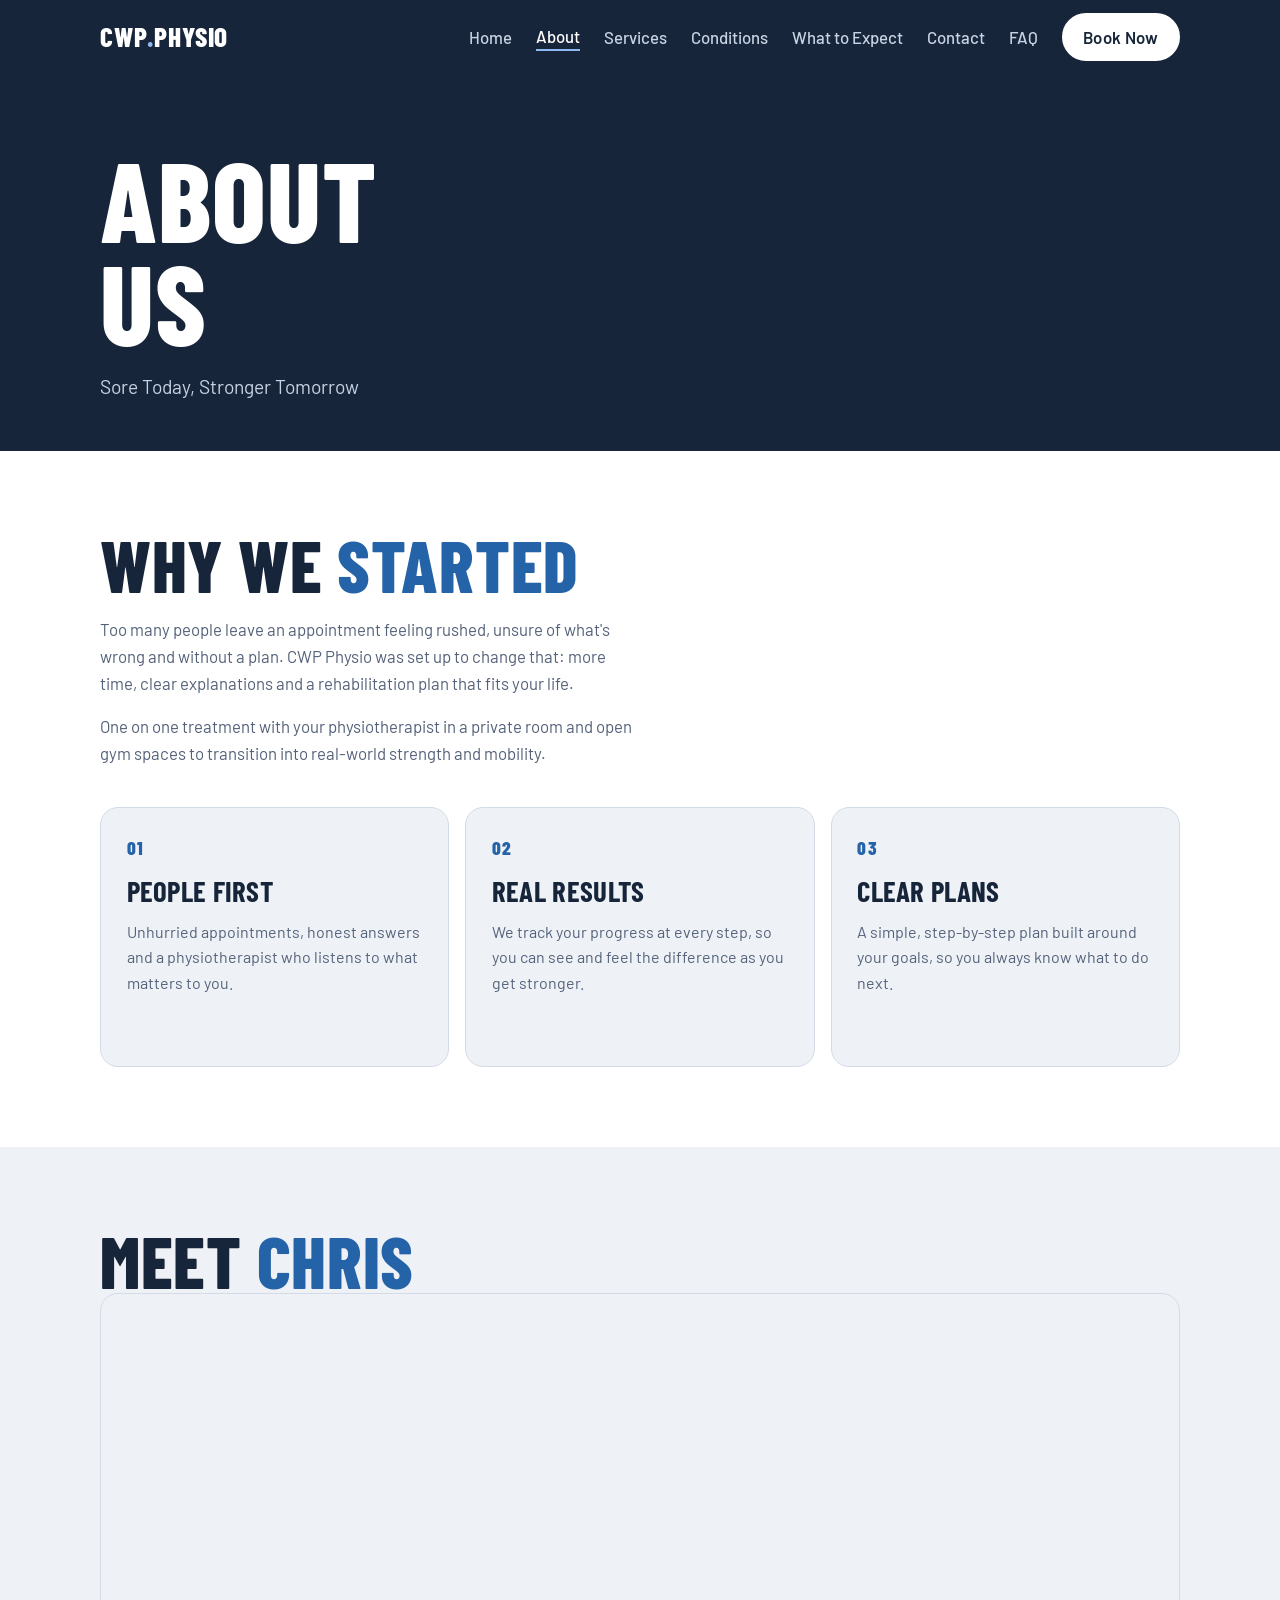
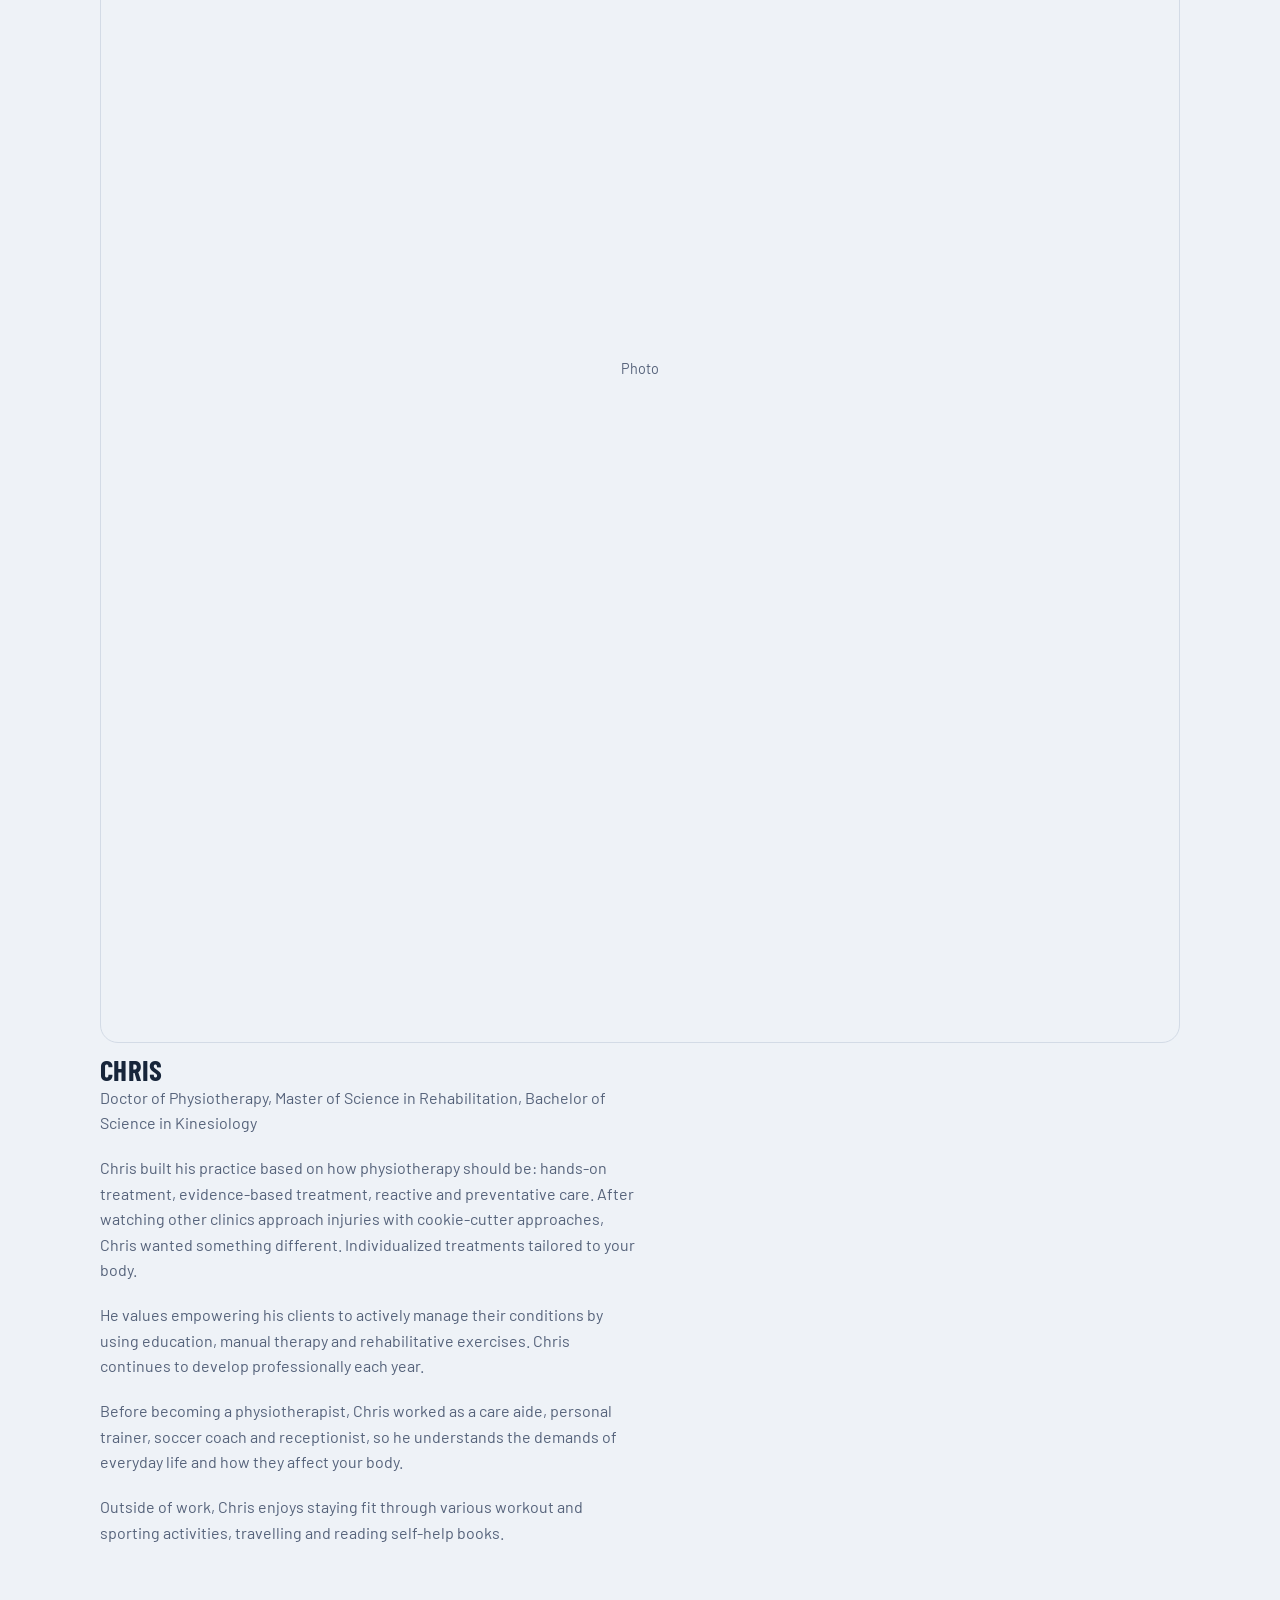
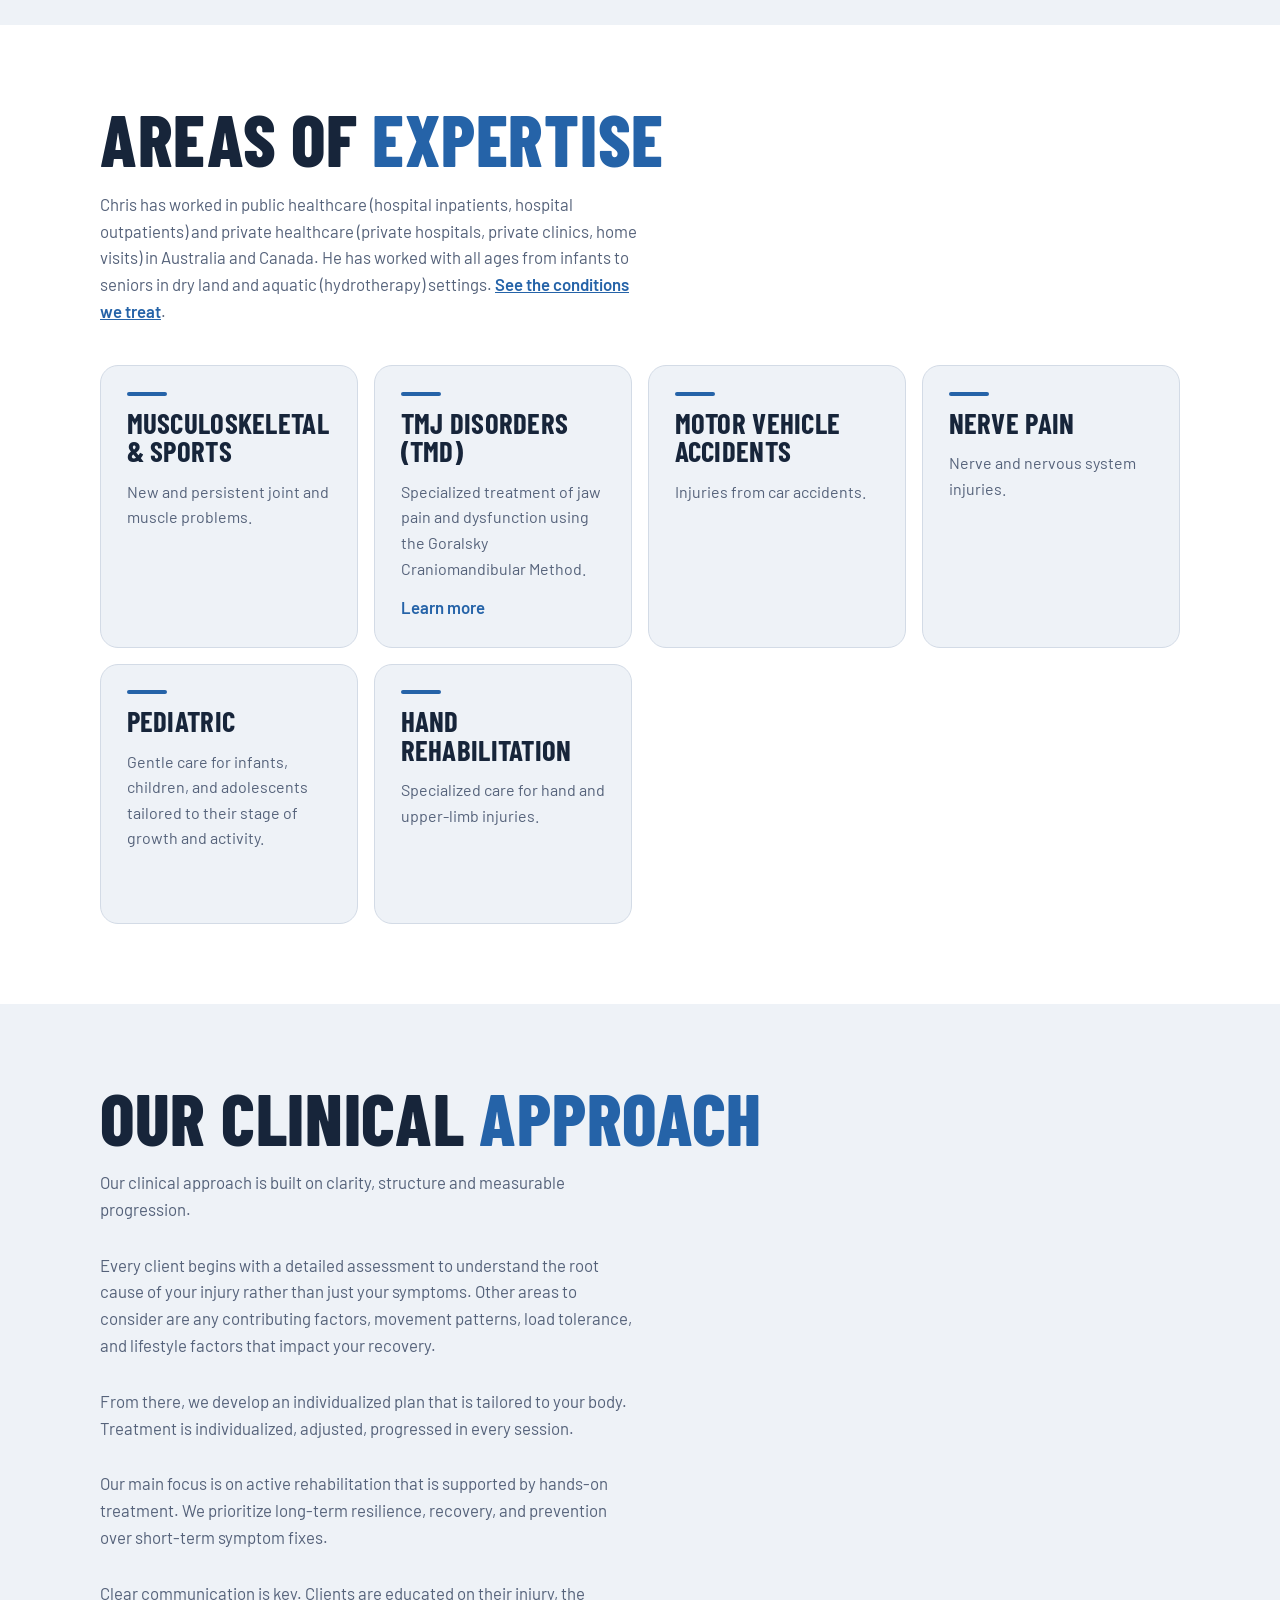
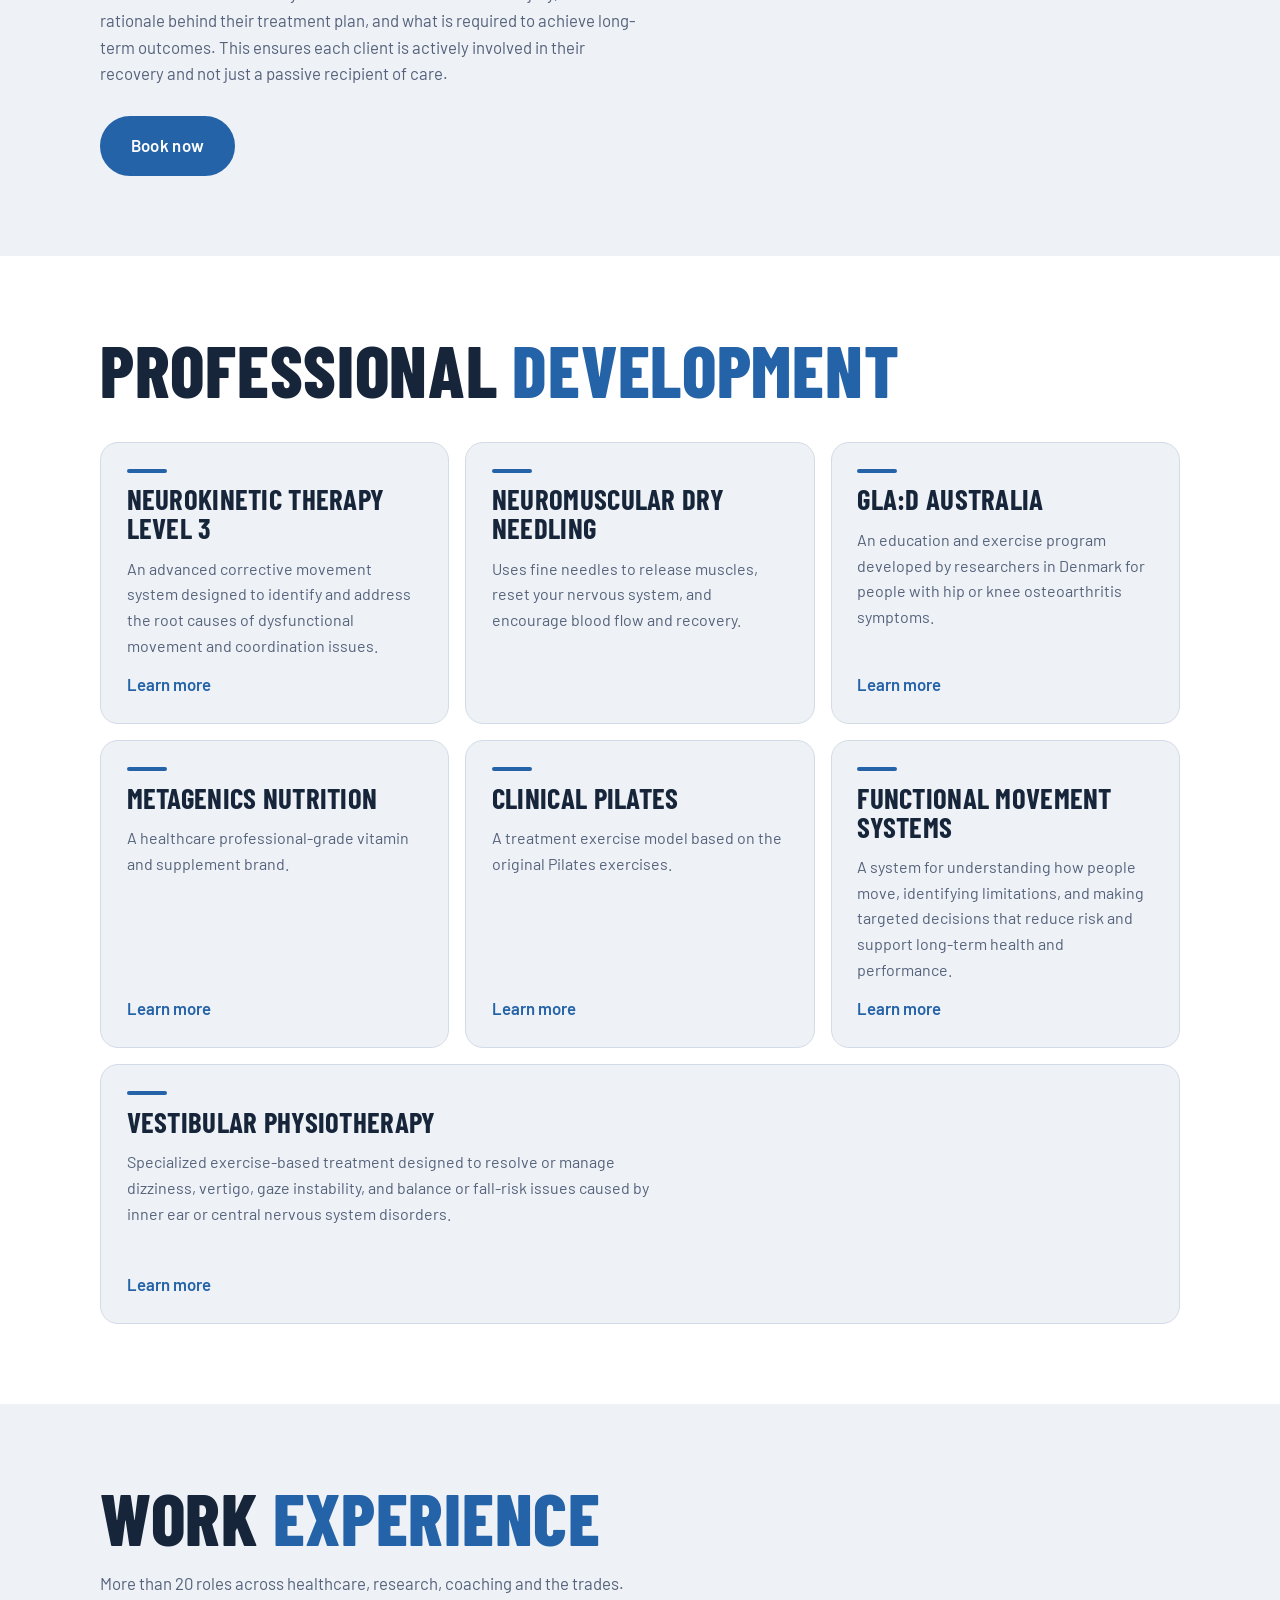
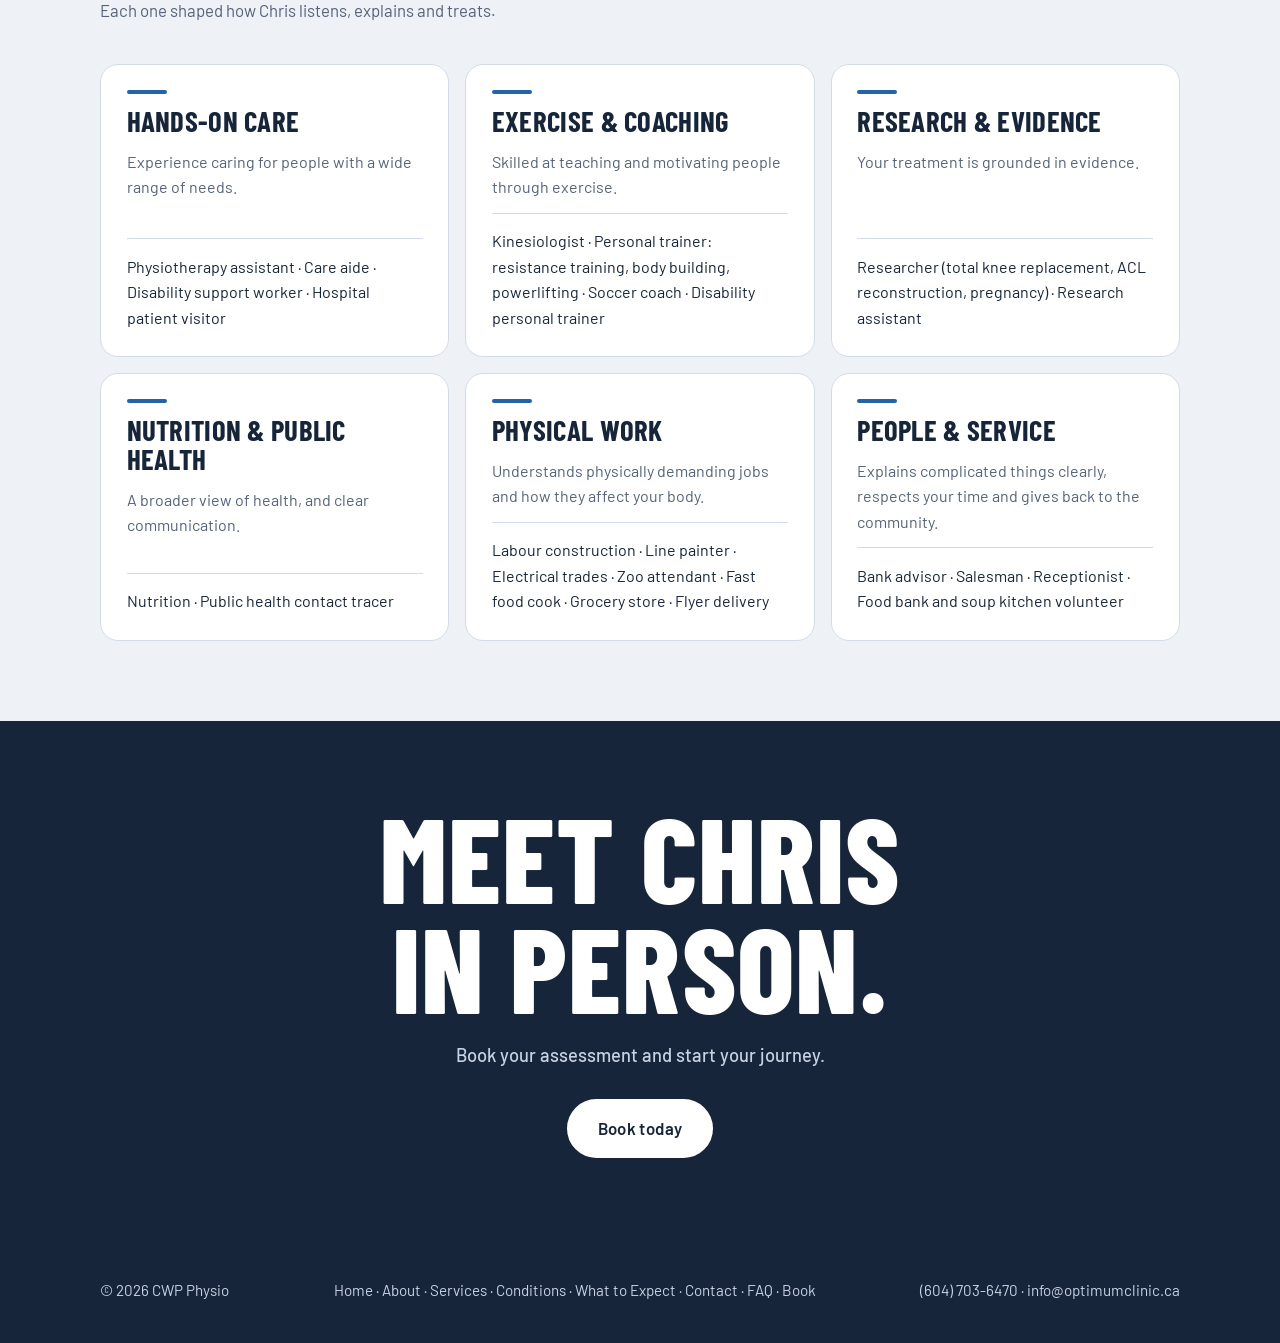
==== commit ad1be1dd: "Enhance TMJ disorders section with a link Added a link to learn more about TMJ disorders." ====
--- a/about.html
+++ b/about.html
@@ -61,7 +61,7 @@
 <p style="margin-top:1.2rem;color:var(--mute)">Chris has worked in public healthcare (hospital inpatients, hospital outpatients) and private healthcare (private hospitals, private clinics, home visits) in Australia and Canada. He has worked with all ages from infants to seniors in dry land and aquatic (hydrotherapy) settings. <a href="conditions.html" style="color:var(--hot);font-weight:600">See the conditions we treat</a>.</p>
 <div class="tiles">
 <div class="tile"><span class="bar"></span><h3>Musculoskeletal &amp; Sports</h3><p>New and persistent joint and muscle problems.</p></div>
-<div class="tile"><span class="bar"></span><h3>TMJ disorders (TMD)</h3><p>Specialized treatment of jaw pain and dysfunction using the Goralsky Craniomandibular Method.</p></div>
+<div class="tile"><span class="bar"></span><h3>TMJ disorders (TMD)</h3><p>Specialized treatment of jaw pain and dysfunction using the Goralsky Craniomandibular Method.</p><a href="tmj.html">Learn more</a></div>
 <div class="tile"><span class="bar"></span><h3>Motor Vehicle Accidents</h3><p>Injuries from car accidents.</p></div>
 <div class="tile"><span class="bar"></span><h3>Nerve Pain</h3><p>Nerve and nervous system injuries.</p></div>
 <div class="tile"><span class="bar"></span><h3>Pediatric</h3><p>Gentle care for infants, children, and adolescents tailored to their stage of growth and activity.</p></div>
--- a/styles.css
+++ b/styles.css
@@ -125,3 +125,58 @@
   header:not(.has-menu) .wrap{flex-wrap:wrap}
   header:not(.has-menu) nav{flex-wrap:wrap;gap:.6rem 1.1rem}
 }
+
+/* ---------- Phone-friendly layout: screens up to 700px wide (desktop is unchanged) ---------- */
+details.fold>summary{display:none}
+.to-top{display:none}
+@media(max-width:700px){
+  body{font-size:1rem;line-height:1.5}
+  section{padding:2.6rem 0}
+  .hero{padding:2.2rem 0 1.8rem}
+  .hero h1{font-size:clamp(2.8rem,14vw,3.6rem)}
+  .hero p.lead{font-size:1.1rem;margin:1.1rem 0 1.4rem}
+  .pagehead{padding:2.2rem 0 1.8rem}
+  .pagehead h1{font-size:clamp(2.4rem,12vw,3rem)}
+  .pagehead p{font-size:1.05rem;margin-top:.8rem}
+  h2{font-size:clamp(1.9rem,9vw,2.4rem)}
+  h3{font-size:1.45rem}
+  .band{padding:2.6rem 0}
+  .band h2{font-size:clamp(2.2rem,11vw,3rem)}
+  .band p{margin:.8rem auto 1.2rem}
+  .ticker{padding:.7rem 0}
+  .ticker div{font-size:1.2rem}
+  .intro{gap:1.6rem}
+  .proof strong{font-size:1.5rem}
+  .proof div{padding:.8rem 0}
+  .split{padding:1.6rem 0;gap:.8rem}
+  .split li{padding:.4rem 0}
+  .quote blockquote{font-size:1.5rem;margin:1rem 0}
+  .faq summary{font-size:1.25rem;padding:1rem 0}
+  .locs{margin-top:1.4rem}
+  .loc{padding:1.2rem}
+  form{margin-top:1.2rem}
+  footer.site{padding:1.8rem 0}
+  .person .ph{max-width:220px}
+  section p[style*="1.8rem"]{margin:0 0 .9rem !important}
+
+  /* card groups become swipeable rows instead of long stacks */
+  .tiles,.values{display:flex !important;overflow-x:auto;scroll-snap-type:x mandatory;gap:.8rem;margin:1.4rem -1.25rem 0;padding:0 1.25rem .8rem;scroll-padding-left:1.25rem;-webkit-overflow-scrolling:touch;scrollbar-width:none}
+  .tiles::-webkit-scrollbar,.values::-webkit-scrollbar{display:none}
+  .tiles>*,.values>*{flex:0 0 82%;min-width:0;scroll-snap-align:start}
+  .tile{min-height:0;padding:1.2rem;gap:.6rem}
+  .tile p{font-size:.98rem}
+  .tiles.tall{align-items:flex-start}
+
+  /* long lists fold away until you tap them */
+  details.fold>summary{display:flex;justify-content:space-between;align-items:center;cursor:pointer;list-style:none;padding:.75rem 1.1rem;border:2px solid var(--bone);border-radius:999px;font-weight:600;margin-top:1rem}
+  details.fold>summary::-webkit-details-marker{display:none}
+  details.fold>summary::after{content:"+";font-size:1.5rem;line-height:1;color:var(--hot)}
+  details.fold[open]>summary::after{content:"\2212"}
+  details.fold[open]>summary{margin-bottom:.8rem}
+  section .jump{flex-wrap:nowrap;overflow-x:auto;margin-right:-1.25rem;padding-right:1.25rem;scrollbar-width:none}
+  section .jump::-webkit-scrollbar{display:none}
+  section .jump .btn{flex:none}
+
+  /* back-to-top button */
+  .to-top.show{display:flex;align-items:center;justify-content:center;position:fixed;right:1rem;bottom:1rem;z-index:20;width:3rem;height:3rem;border-radius:50%;border:0;background:var(--navy);color:#fff;font-size:1.4rem;box-shadow:0 6px 18px rgba(0,0,0,.3);cursor:pointer}
+}
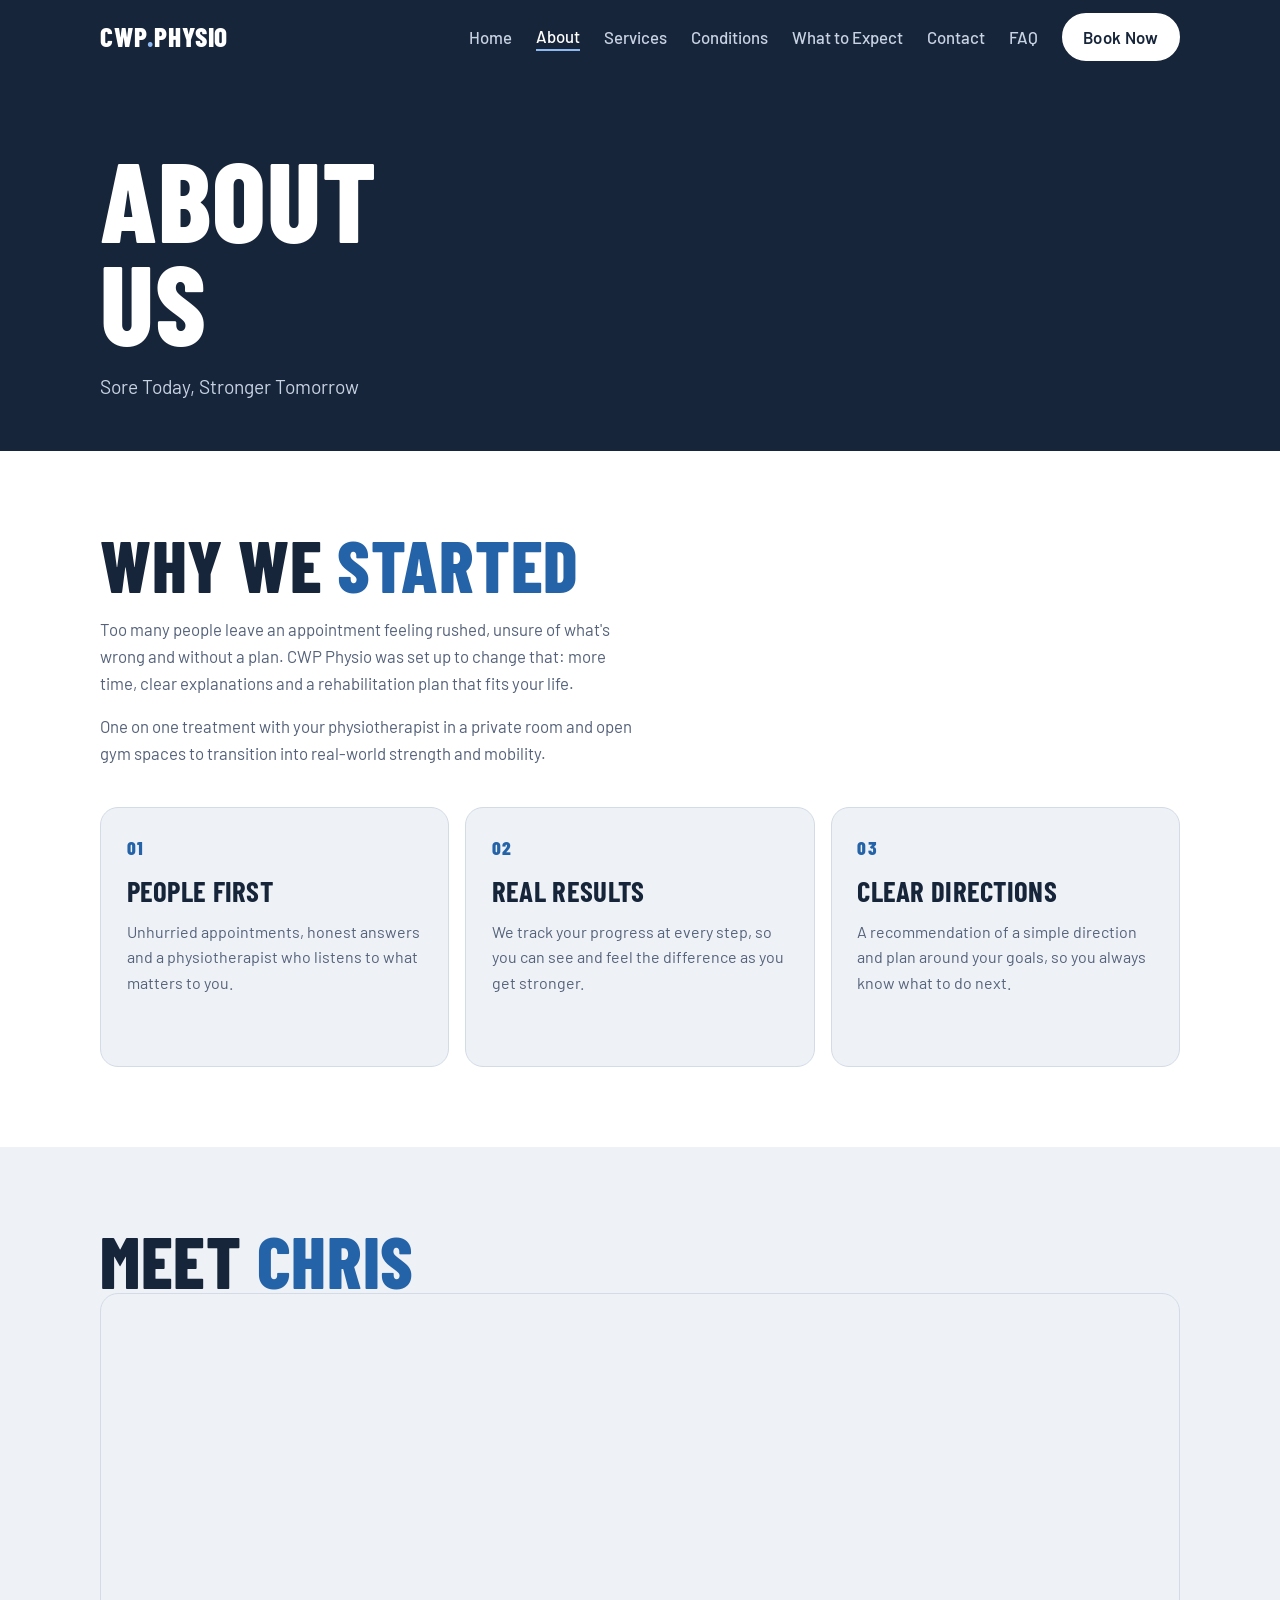
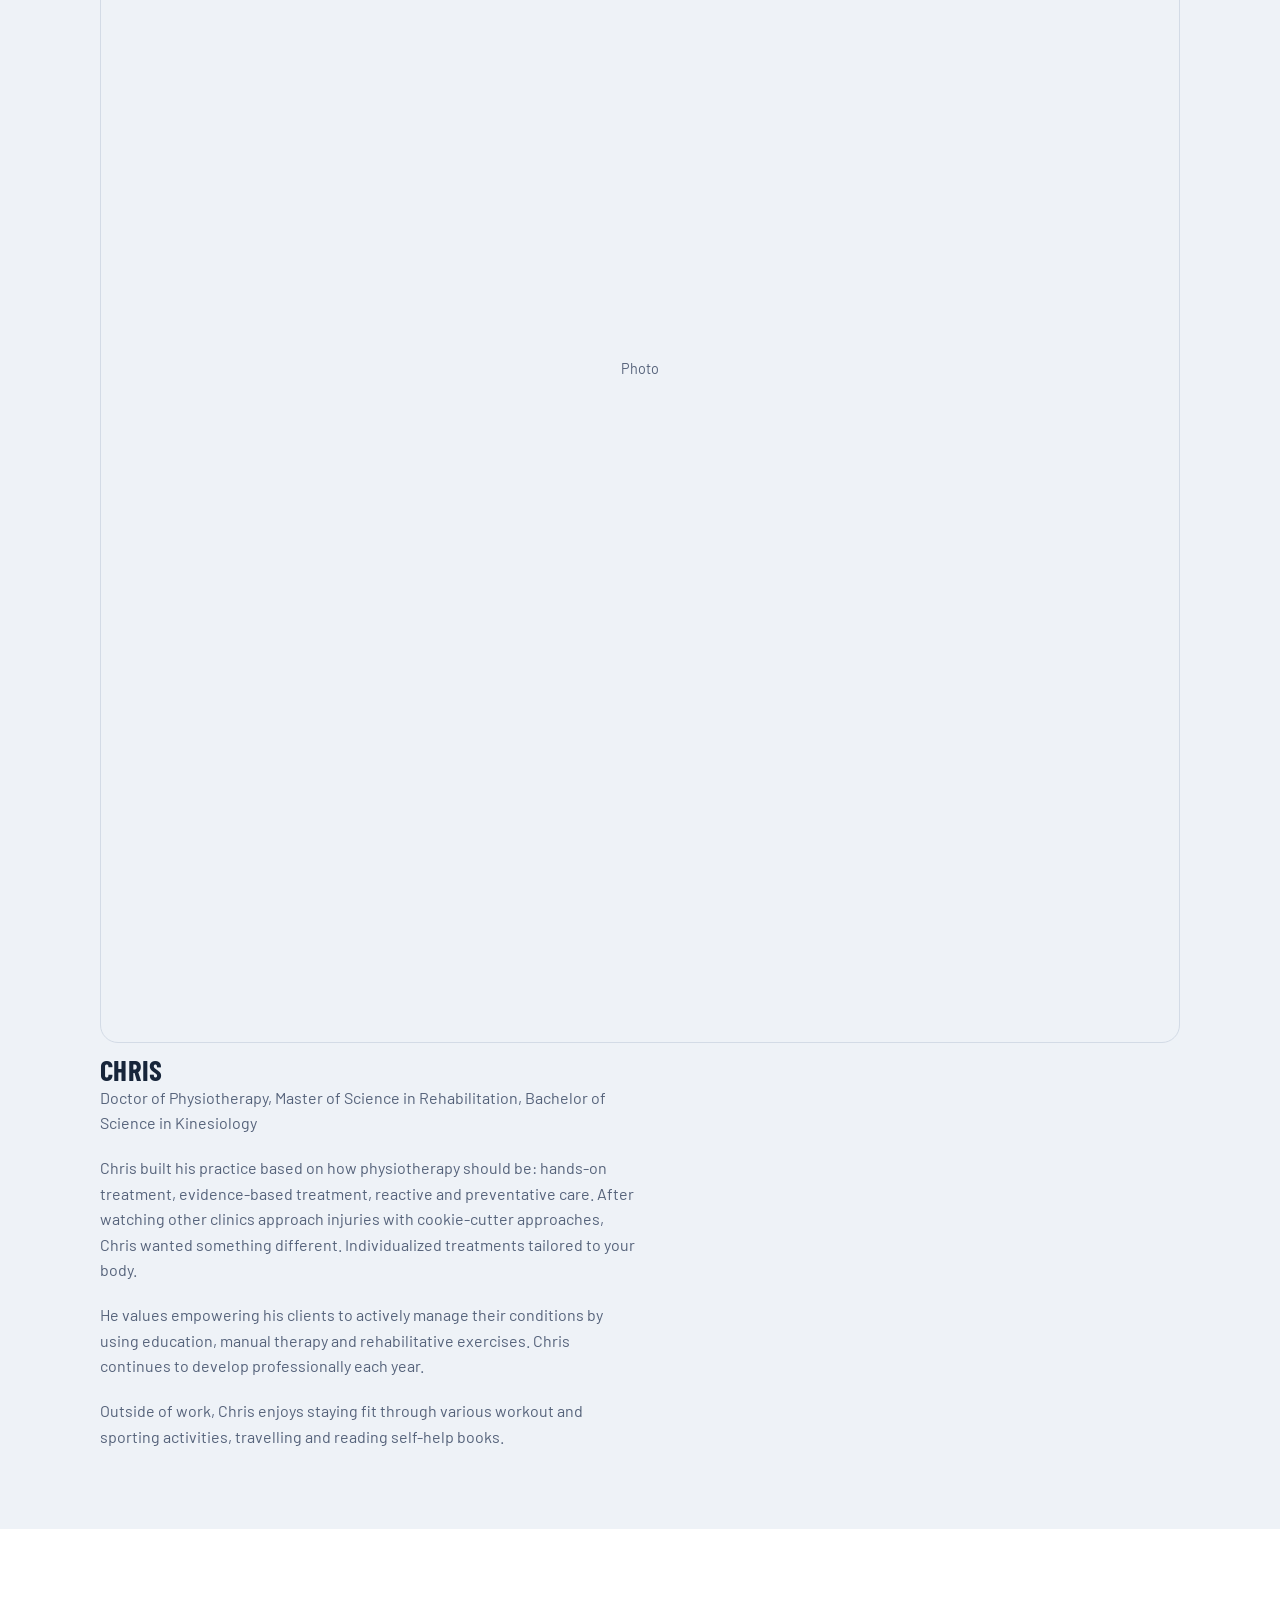
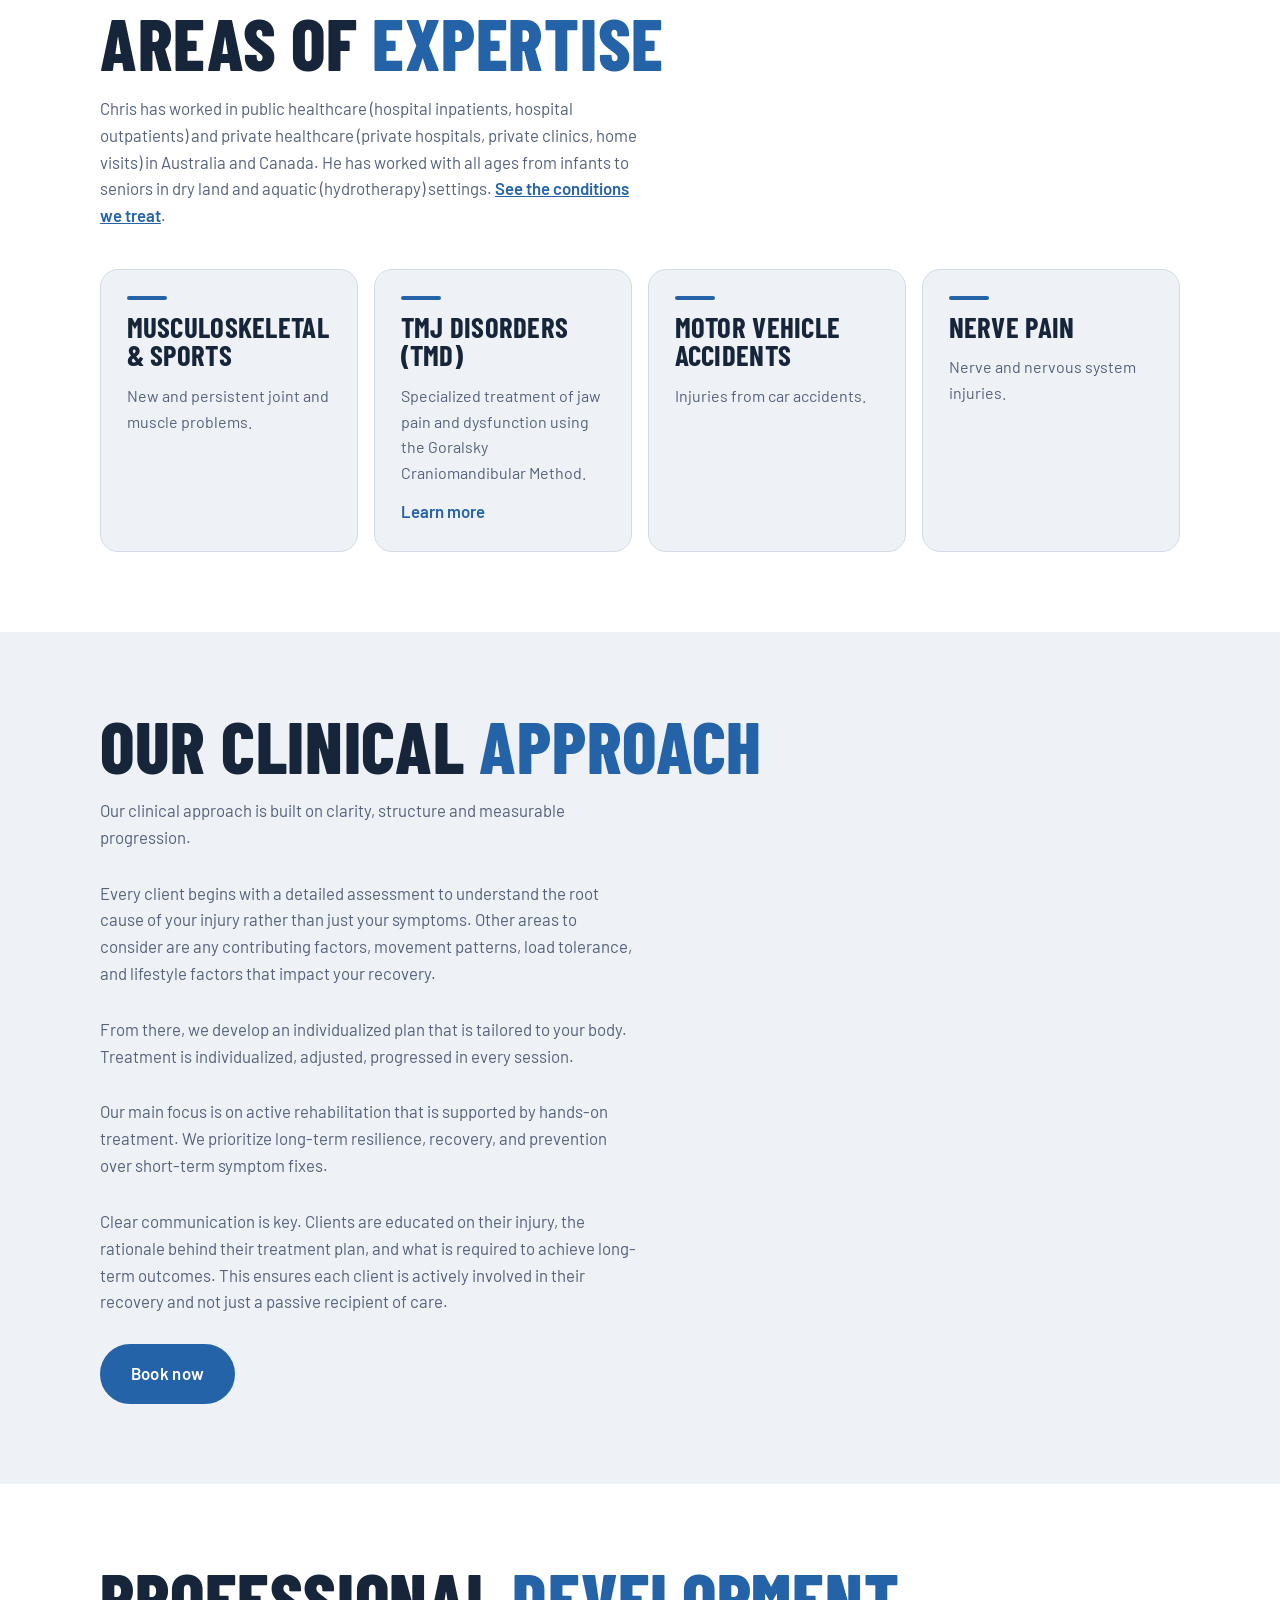
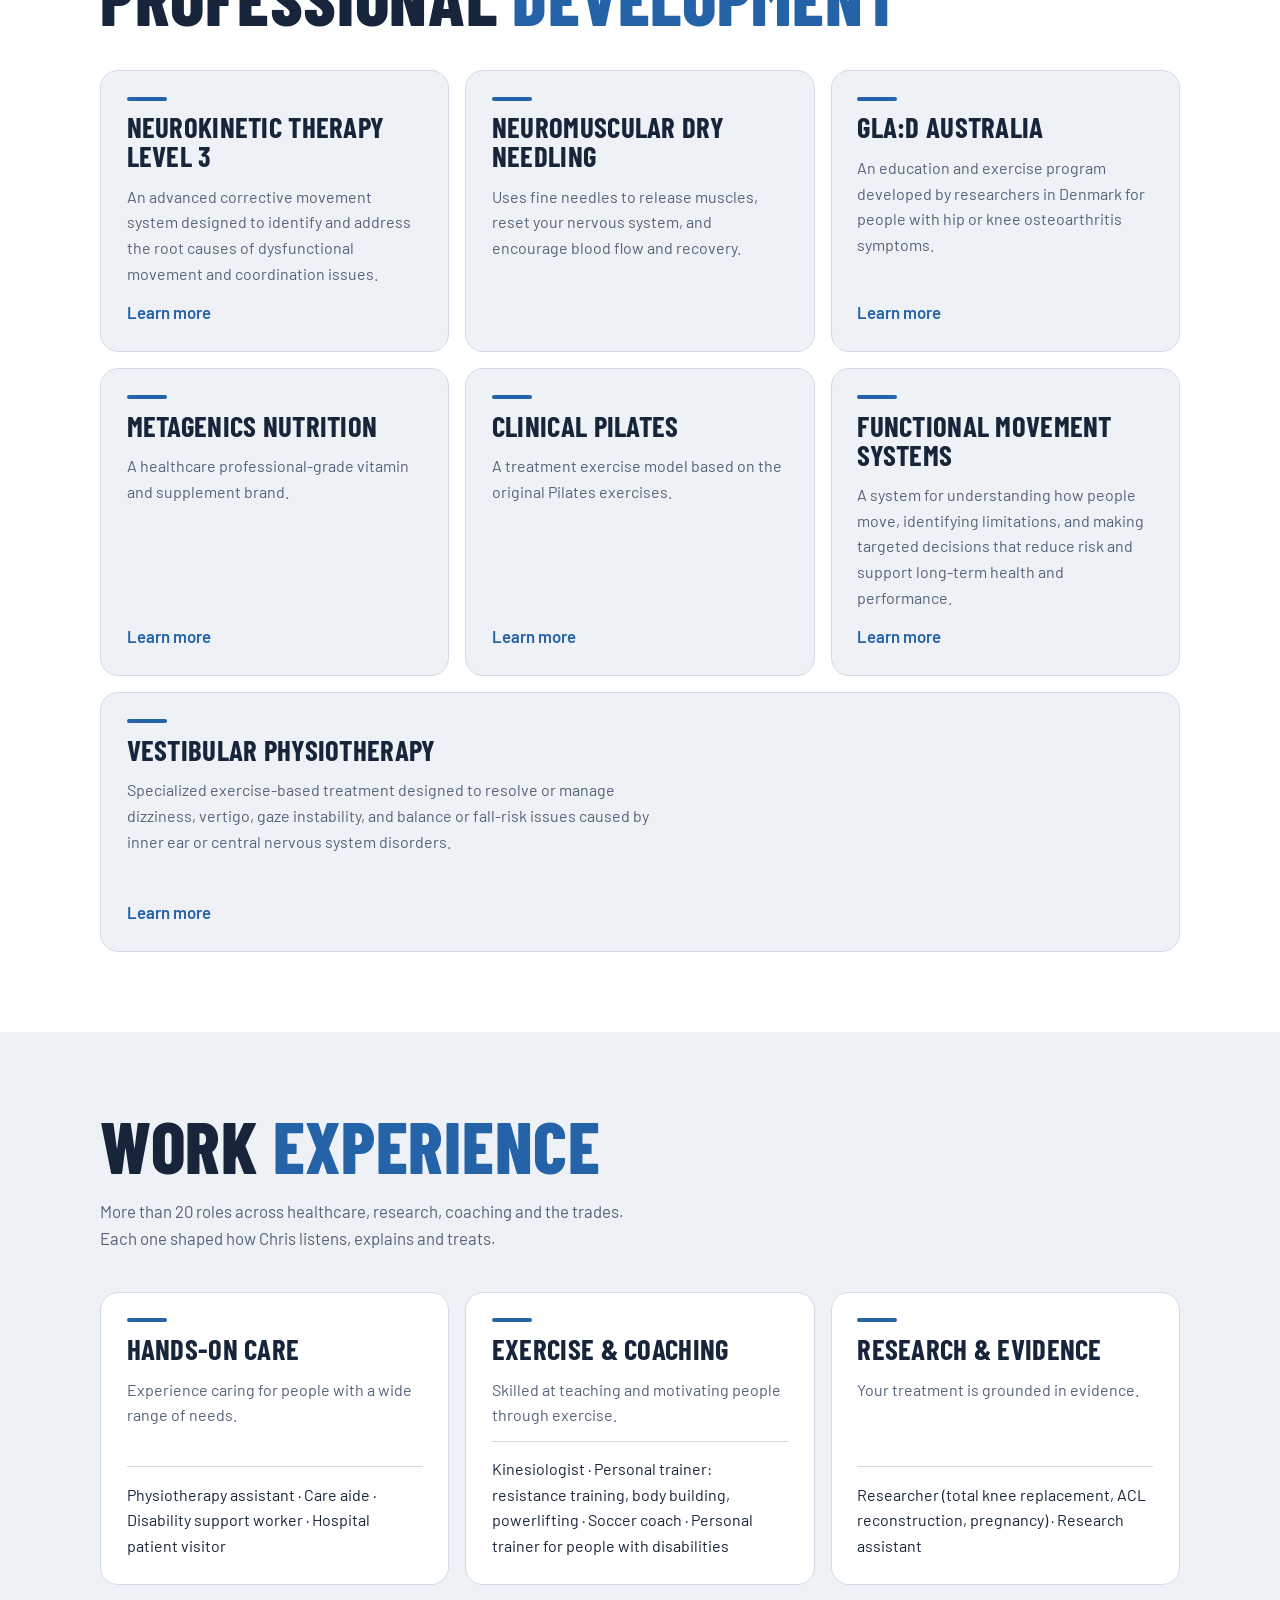
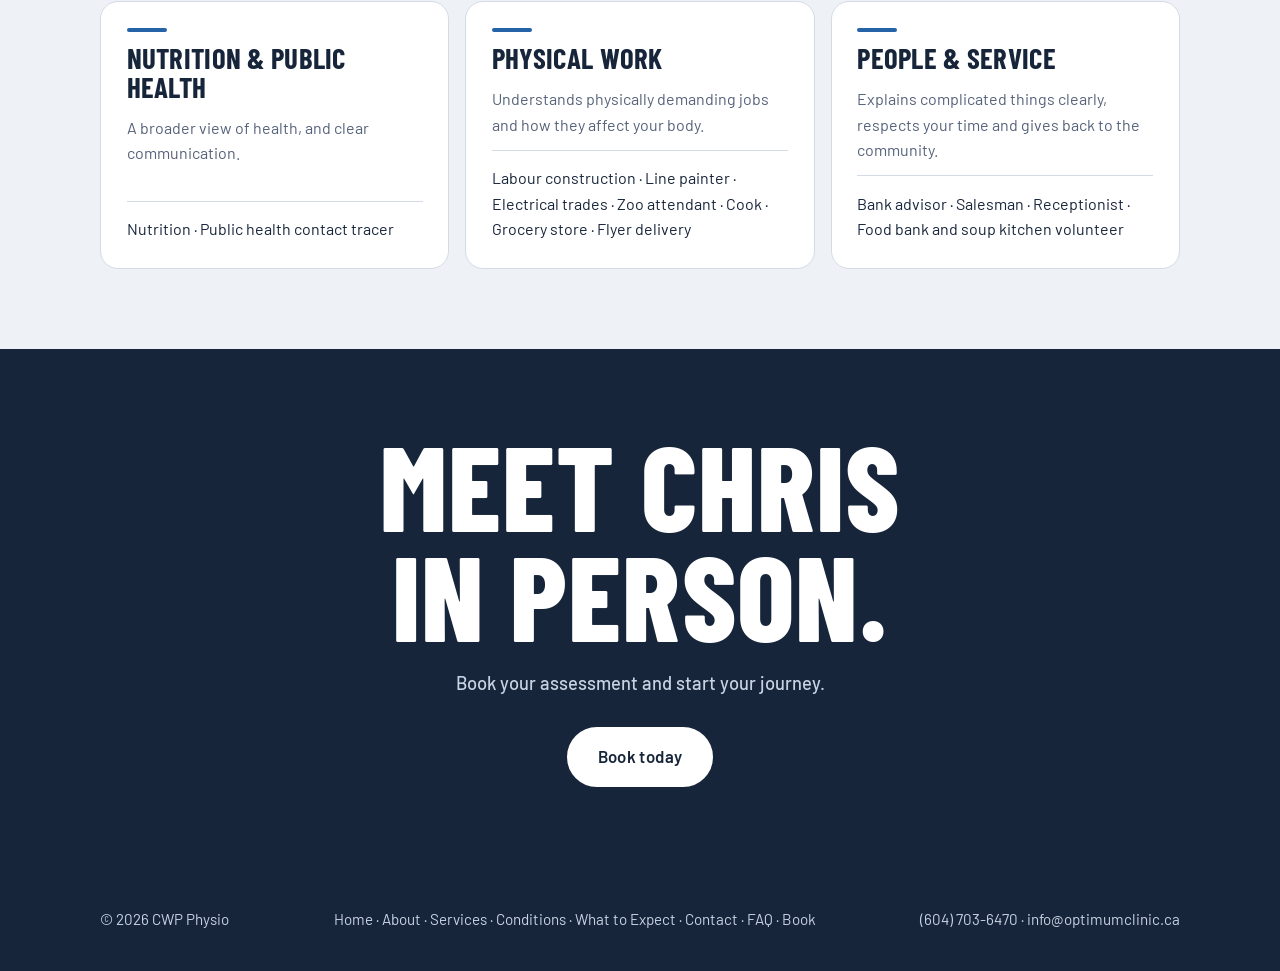
==== commit 2f0c577d: "Update about.html" ====
--- a/about.html
+++ b/about.html
@@ -44,7 +44,7 @@
 <div class="values">
 <div class="tile"><span class="num">01</span><h3>People first</h3><p>Unhurried appointments, honest answers and a physiotherapist who listens to what matters to you.</p></div>
 <div class="tile"><span class="num">02</span><h3>Real results</h3><p>We track your progress at every step, so you can see and feel the difference as you get stronger.</p></div>
-<div class="tile"><span class="num">03</span><h3>Clear plans</h3><p>A simple, step-by-step plan built around your goals, so you always know what to do next.</p></div>
+<div class="tile"><span class="num">03</span><h3>Clear directions</h3><p>A recommendation of a simple direction and plan around your goals, so you always know what to do next.</p></div>
 </div></div></section>
 <section style="background:var(--bg2)"><div class="wrap">
 <h2>Meet <span class="hot">Chris</span></h2>
@@ -52,7 +52,6 @@
 <div class="person"><div class="ph">Photo</div><h3>Chris</h3><p>Doctor of Physiotherapy, Master of Science in Rehabilitation, Bachelor of Science in Kinesiology</p>
 <p style="margin-top:1.2rem;color:var(--mute)">Chris built his practice based on how physiotherapy should be: hands-on treatment, evidence-based treatment, reactive and preventative care. After watching other clinics approach injuries with cookie-cutter approaches, Chris wanted something different. Individualized treatments tailored to your body.</p>
 <p style="margin-top:1.2rem;color:var(--mute)">He values empowering his clients to actively manage their conditions by using education, manual therapy and rehabilitative exercises. Chris continues to develop professionally each year.</p>
-<p style="margin-top:1.2rem;color:var(--mute)">Before becoming a physiotherapist, Chris worked as a care aide, personal trainer, soccer coach and receptionist, so he understands the demands of everyday life and how they affect your body.</p>
 <p style="margin-top:1.2rem;color:var(--mute)">Outside of work, Chris enjoys staying fit through various workout and sporting activities, travelling and reading self-help books.</p>
 </div>
 </div></div></section>
@@ -64,8 +63,6 @@
 <div class="tile"><span class="bar"></span><h3>TMJ disorders (TMD)</h3><p>Specialized treatment of jaw pain and dysfunction using the Goralsky Craniomandibular Method.</p><a href="tmj.html">Learn more</a></div>
 <div class="tile"><span class="bar"></span><h3>Motor Vehicle Accidents</h3><p>Injuries from car accidents.</p></div>
 <div class="tile"><span class="bar"></span><h3>Nerve Pain</h3><p>Nerve and nervous system injuries.</p></div>
-<div class="tile"><span class="bar"></span><h3>Pediatric</h3><p>Gentle care for infants, children, and adolescents tailored to their stage of growth and activity.</p></div>
-<div class="tile"><span class="bar"></span><h3>Hand rehabilitation</h3><p>Specialized care for hand and upper-limb injuries.</p></div>
 </div></div></section>
 <section style="background:var(--bg2)"><div class="wrap"><h2>Our Clinical <span class="hot">Approach</span></h2>
 <p style="margin:1.2rem 0 1.8rem;color:var(--mute)">Our clinical approach is built on clarity, structure and measurable progression.</p>
@@ -90,10 +87,10 @@
 <p style="margin-top:1.2rem;color:var(--mute)">More than 20 roles across healthcare, research, coaching and the trades. Each one shaped how Chris listens, explains and treats.</p>
 <div class="tiles" style="grid-template-columns:repeat(auto-fit,minmax(min(100%,320px),1fr))">
 <div class="tile" style="background:var(--bg)"><span class="bar"></span><h3>Hands-on care</h3><p>Experience caring for people with a wide range of needs.</p><p class="roles">Physiotherapy assistant &middot; Care aide &middot; Disability support worker &middot; Hospital patient visitor</p></div>
-<div class="tile" style="background:var(--bg)"><span class="bar"></span><h3>Exercise &amp; coaching</h3><p>Skilled at teaching and motivating people through exercise.</p><p class="roles">Kinesiologist &middot; Personal trainer: resistance training, body building, powerlifting &middot; Soccer coach &middot; Disability personal trainer</p></div>
+<div class="tile" style="background:var(--bg)"><span class="bar"></span><h3>Exercise &amp; coaching</h3><p>Skilled at teaching and motivating people through exercise.</p><p class="roles">Kinesiologist &middot; Personal trainer: resistance training, body building, powerlifting &middot; Soccer coach &middot; Personal trainer for people with disabilities</p></div>
 <div class="tile" style="background:var(--bg)"><span class="bar"></span><h3>Research &amp; evidence</h3><p>Your treatment is grounded in evidence.</p><p class="roles">Researcher (total knee replacement, ACL reconstruction, pregnancy) &middot; Research assistant</p></div>
 <div class="tile" style="background:var(--bg)"><span class="bar"></span><h3>Nutrition &amp; public health</h3><p>A broader view of health, and clear communication.</p><p class="roles">Nutrition &middot; Public health contact tracer</p></div>
-<div class="tile" style="background:var(--bg)"><span class="bar"></span><h3>Physical work</h3><p>Understands physically demanding jobs and how they affect your body.</p><p class="roles">Labour construction &middot; Line painter &middot; Electrical trades &middot; Zoo attendant &middot; Fast food cook &middot; Grocery store &middot; Flyer delivery</p></div>
+<div class="tile" style="background:var(--bg)"><span class="bar"></span><h3>Physical work</h3><p>Understands physically demanding jobs and how they affect your body.</p><p class="roles">Labour construction &middot; Line painter &middot; Electrical trades &middot; Zoo attendant &middot; Cook &middot; Grocery store &middot; Flyer delivery</p></div>
 <div class="tile" style="background:var(--bg)"><span class="bar"></span><h3>People &amp; service</h3><p>Explains complicated things clearly, respects your time and gives back to the community.</p><p class="roles">Bank advisor &middot; Salesman &middot; Receptionist &middot; Food bank and soup kitchen volunteer</p></div>
 </div>
 </div></section>
--- a/styles.css
+++ b/styles.css
@@ -167,6 +167,13 @@
   .tile p{font-size:.98rem}
   .tiles.tall{align-items:flex-start}
 
+  /* grouped fee and visit-length cards swipe sideways like the other card rows */
+  .feegroups{display:flex !important;overflow-x:auto;scroll-snap-type:x mandatory;gap:.8rem;margin:1.4rem -1.25rem 0;padding:0 1.25rem .8rem;scroll-padding-left:1.25rem;-webkit-overflow-scrolling:touch;scrollbar-width:none}
+  .feegroups::-webkit-scrollbar{display:none}
+  .feegroups>.feegroup{flex:0 0 82%;min-width:0;scroll-snap-align:start;background:var(--bg);border:1px solid var(--line);border-radius:18px;padding:1.2rem}
+  .feegroup h3{font-size:1.35rem}
+  .feegroups .feelist li{padding:.8rem 0}
+
   /* long lists fold away until you tap them */
   details.fold>summary{display:flex;justify-content:space-between;align-items:center;cursor:pointer;list-style:none;padding:.75rem 1.1rem;border:2px solid var(--bone);border-radius:999px;font-weight:600;margin-top:1rem}
   details.fold>summary::-webkit-details-marker{display:none}
@@ -178,5 +185,26 @@
   section .jump .btn{flex:none}
 
   /* back-to-top button */
-  .to-top.show{display:flex;align-items:center;justify-content:center;position:fixed;right:1rem;bottom:1rem;z-index:20;width:3rem;height:3rem;border-radius:50%;border:0;background:var(--navy);color:#fff;font-size:1.4rem;box-shadow:0 6px 18px rgba(0,0,0,.3);cursor:pointer}
-}
+  .to-top.show{display:flex;align-items:center;justify-content:center;position:fixed;right:1rem;bottom:1.5rem;z-index:40;width:3rem;height:3rem;border-radius:50%;border:2px solid var(--navy);background:#fff;color:var(--navy);font-size:1.4rem;box-shadow:0 6px 18px rgba(0,0,0,.3);cursor:pointer}
+}
+
+/* ---------- Phone booking bar (menu.js adds the bar; desktop is unchanged) ---------- */
+.book-bar{display:none}
+@media(max-width:700px){
+  .book-bar{display:flex;gap:.6rem;position:fixed;left:0;right:0;bottom:0;z-index:30;background:var(--navy);padding:.65rem .8rem calc(.65rem + env(safe-area-inset-bottom,0px));box-shadow:0 -6px 18px rgba(0,0,0,.25);transform:translateY(110%);transition:transform .2s ease}
+  .book-bar.show{transform:translateY(0)}
+  .book-bar a{display:flex;align-items:center;justify-content:center;border-radius:999px;font-weight:600;text-decoration:none}
+  .book-bar .main{flex:1;background:#fff;color:var(--navy);padding:.75rem 1rem}
+  .book-bar .call{flex:none;width:3.2rem;border:2px solid rgba(255,255,255,.65);color:#fff}
+  .book-bar .call svg{width:1.25rem;height:1.25rem}
+  .book-bar a:focus-visible{outline:3px solid var(--sky);outline-offset:2px}
+  body.has-bar footer.site{padding-bottom:calc(5.5rem + env(safe-area-inset-bottom,0px))}
+  body.bar-on .to-top.show{bottom:calc(var(--bar-h,4.6rem) + 1.1rem)}
+
+  /* the bar covers these repeats, so they are hidden on phones (hero and closing banner buttons stay) */
+  .tile>a[href*="janeapp.com"]{display:none}
+  .split .btn{display:none}
+  .cta-row{display:none}
+  .loc .cta{display:none}
+  section>.wrap>a.btn[href*="janeapp.com"]{display:none}
+}
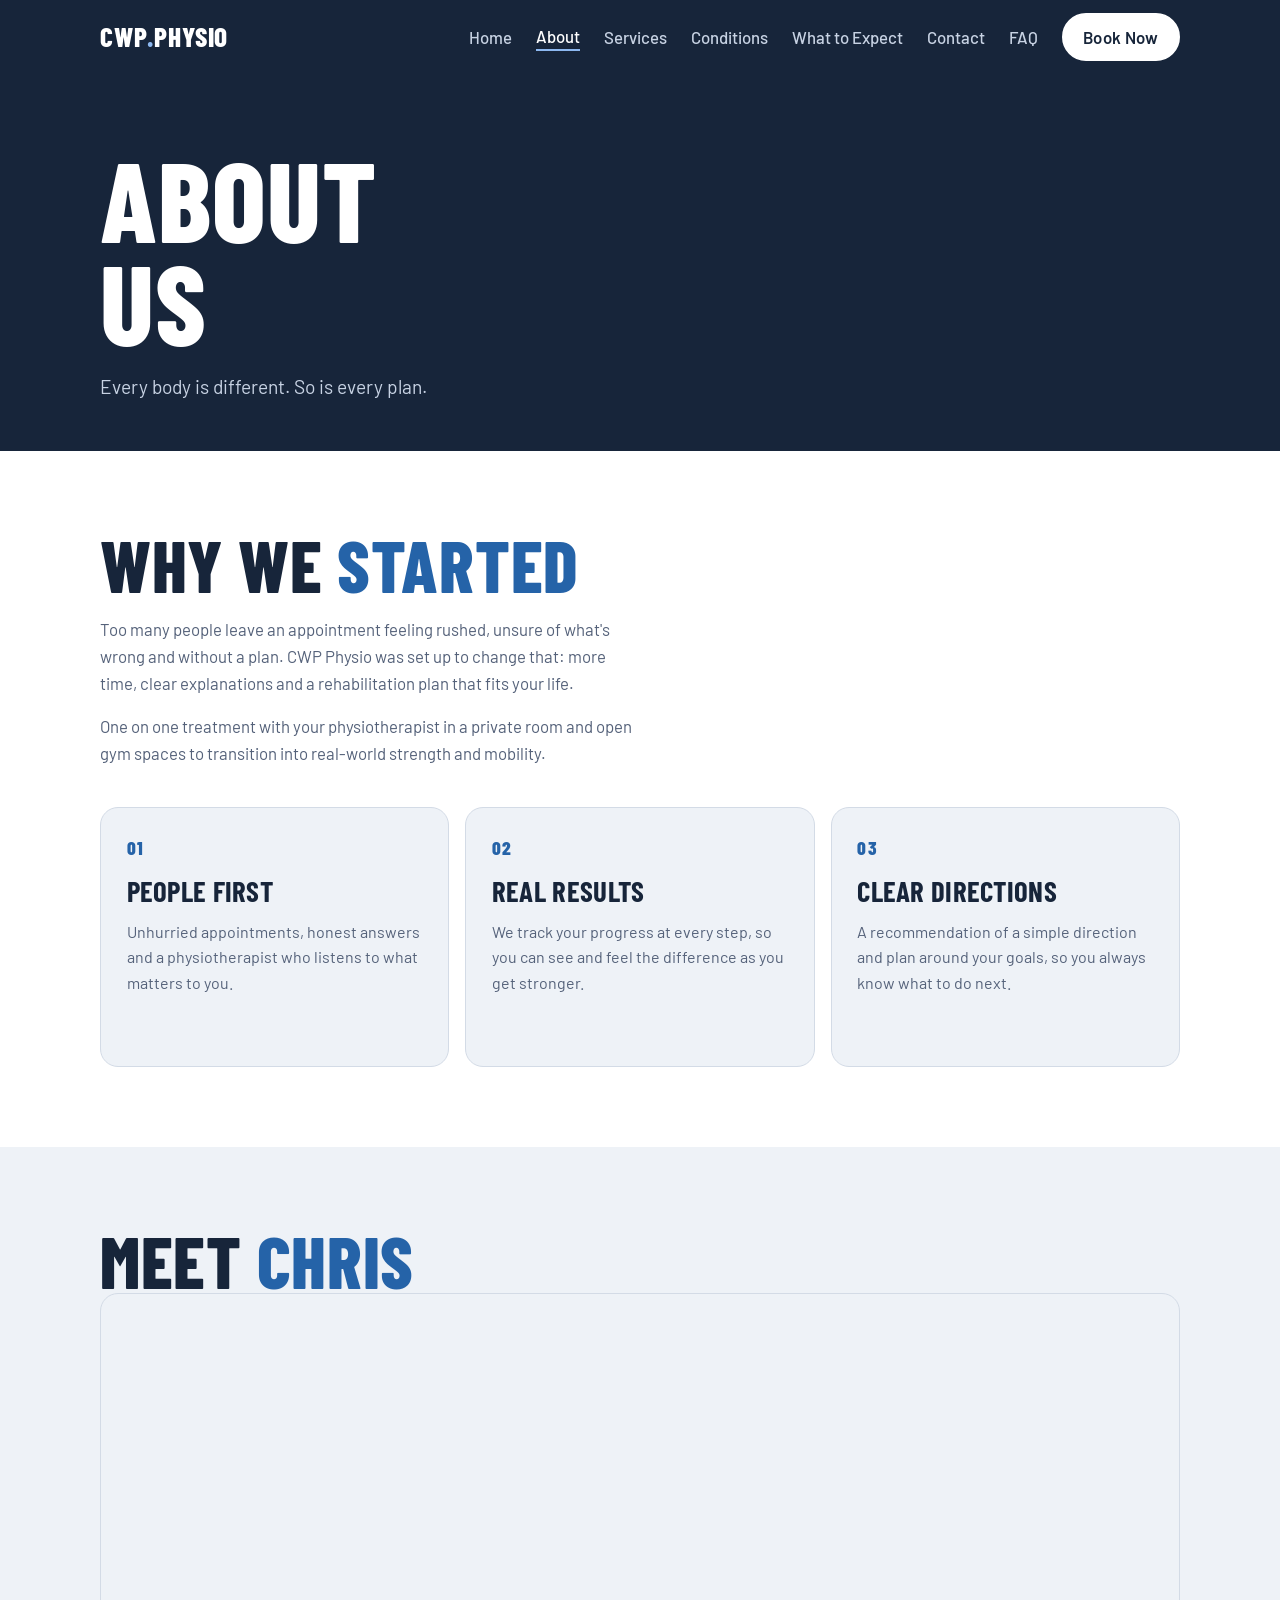
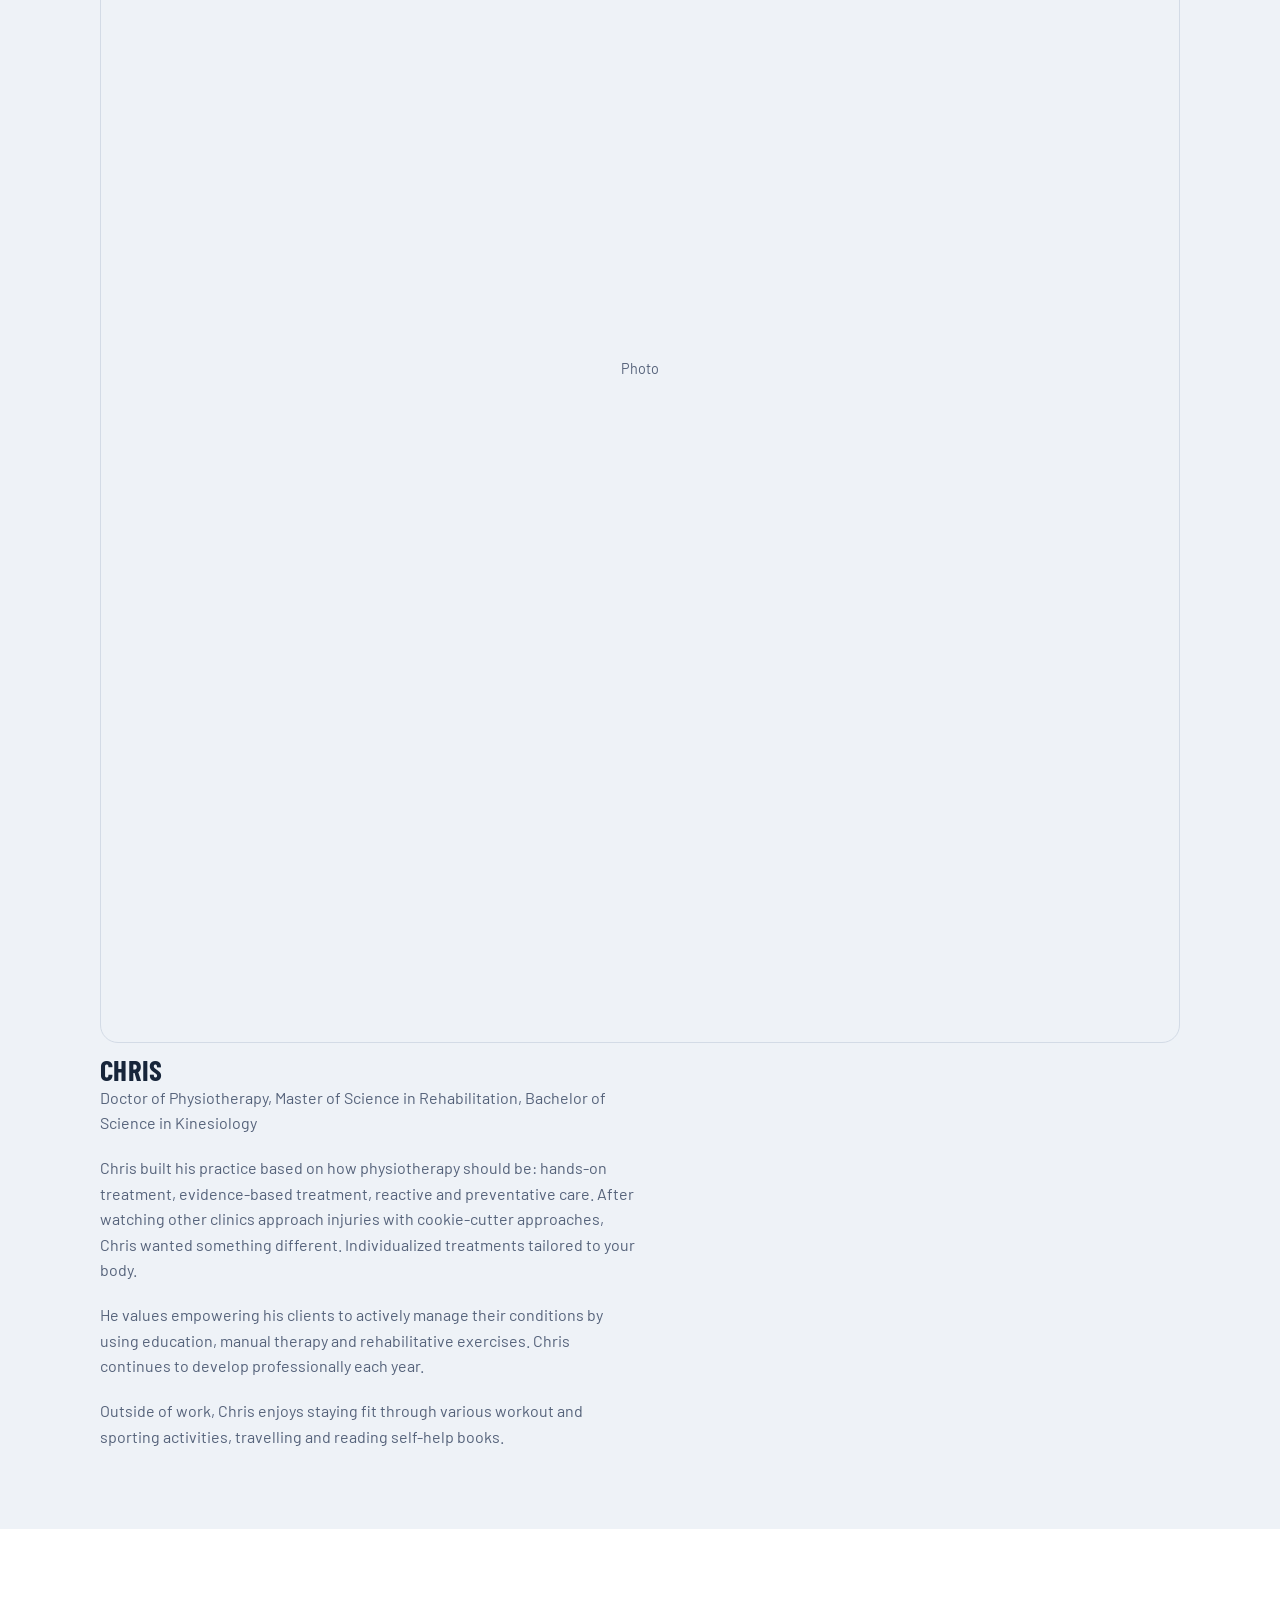
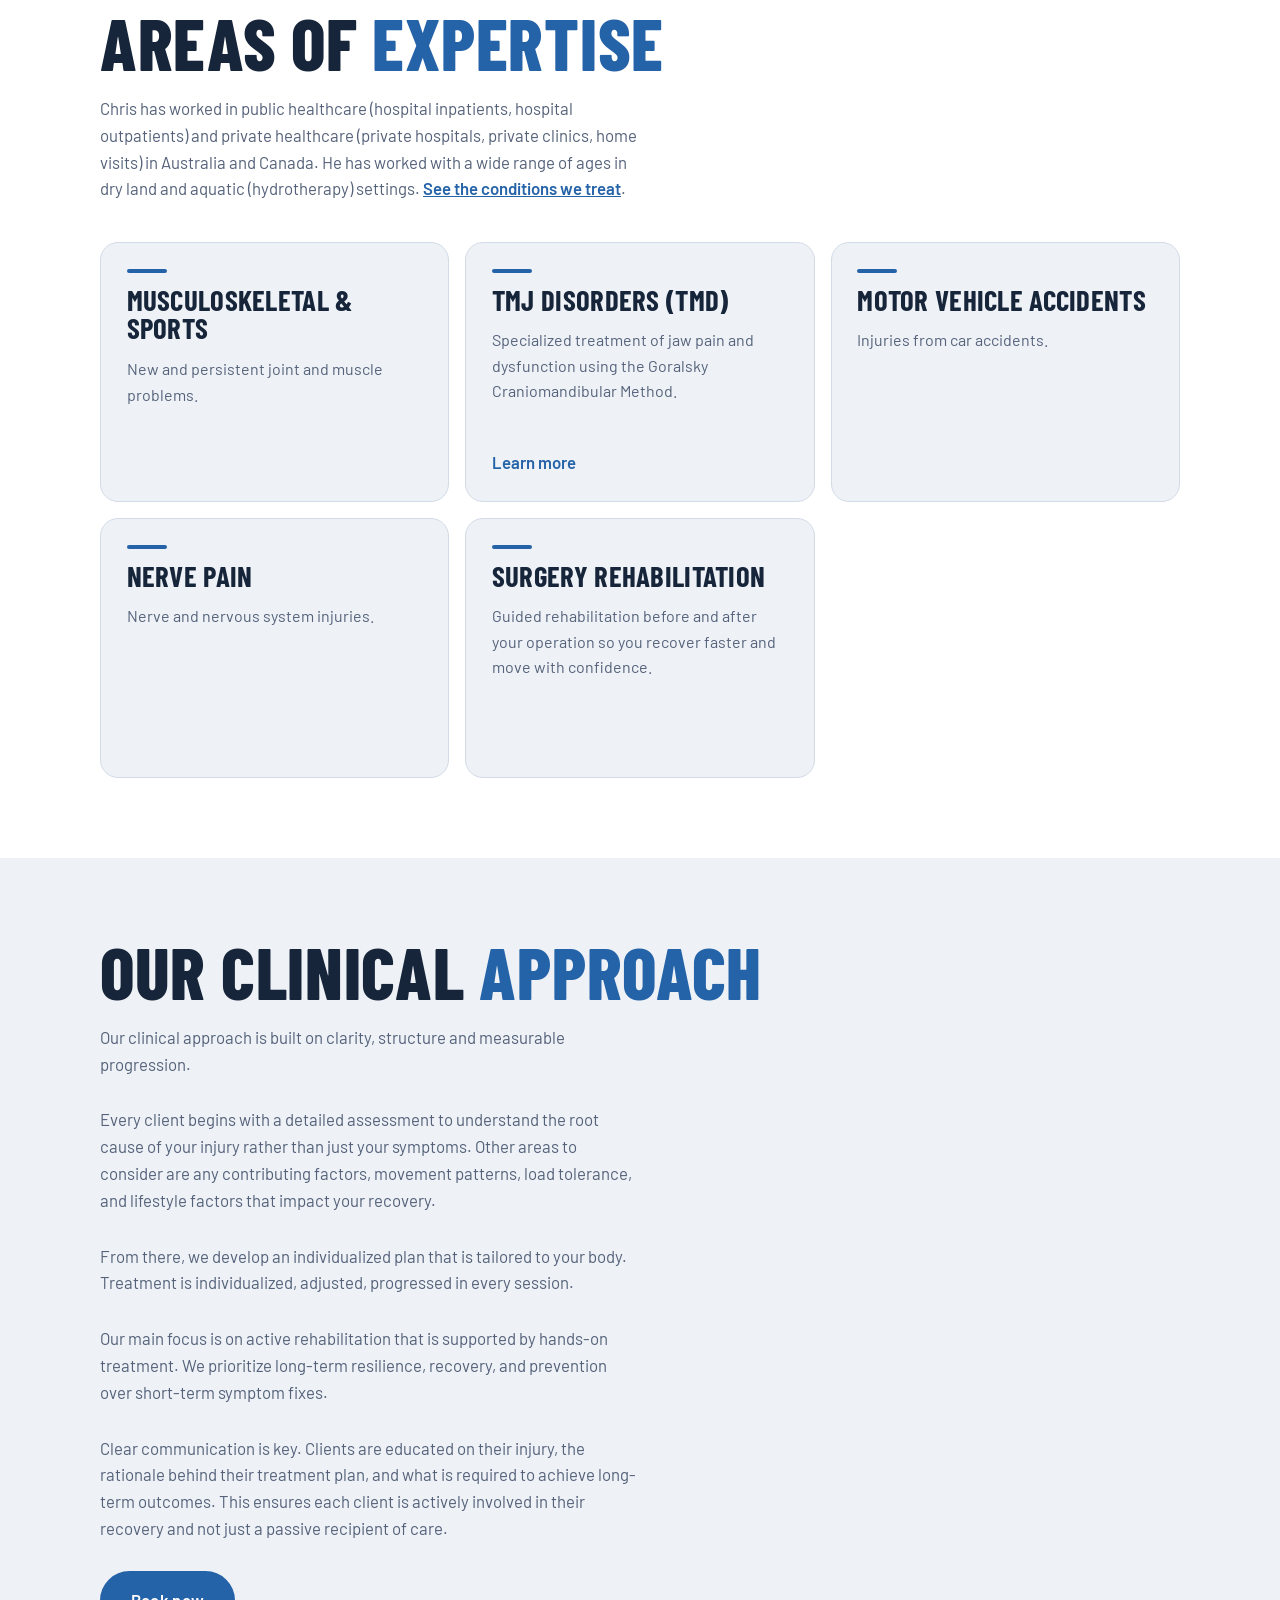
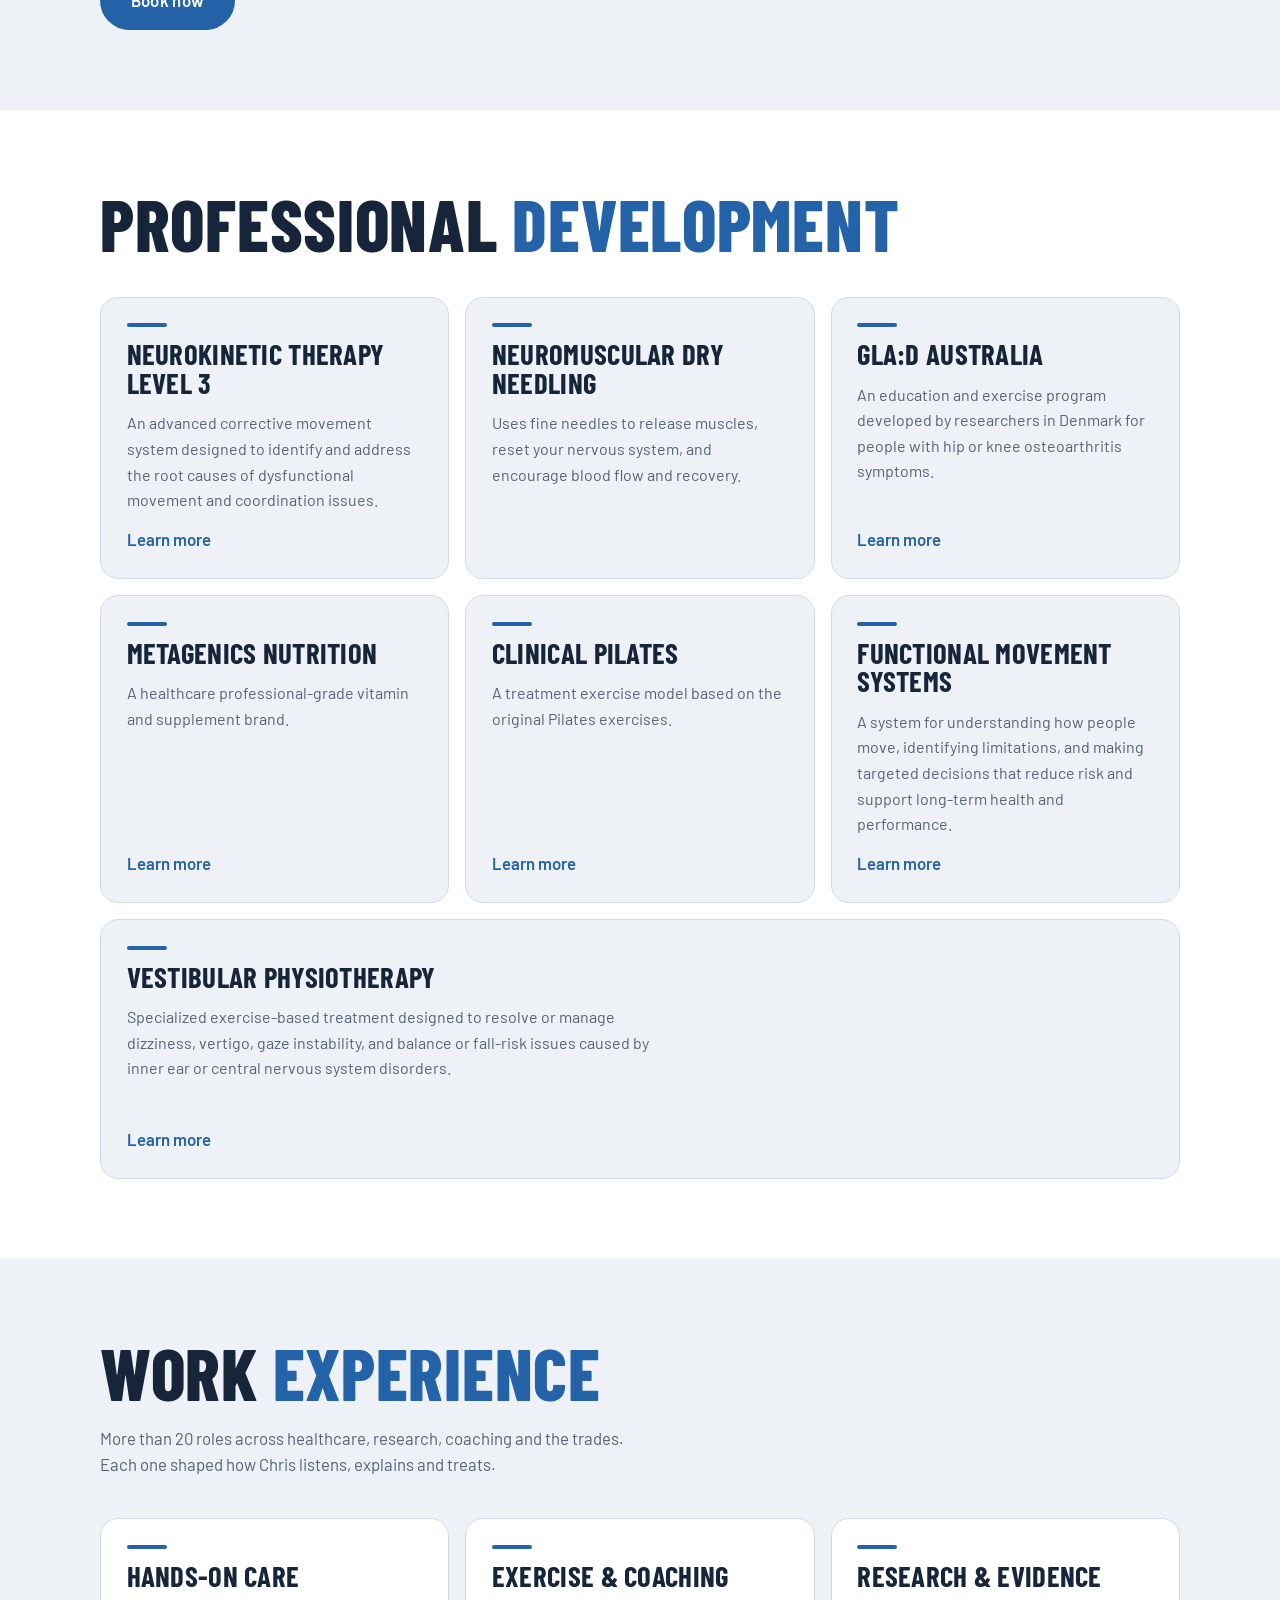
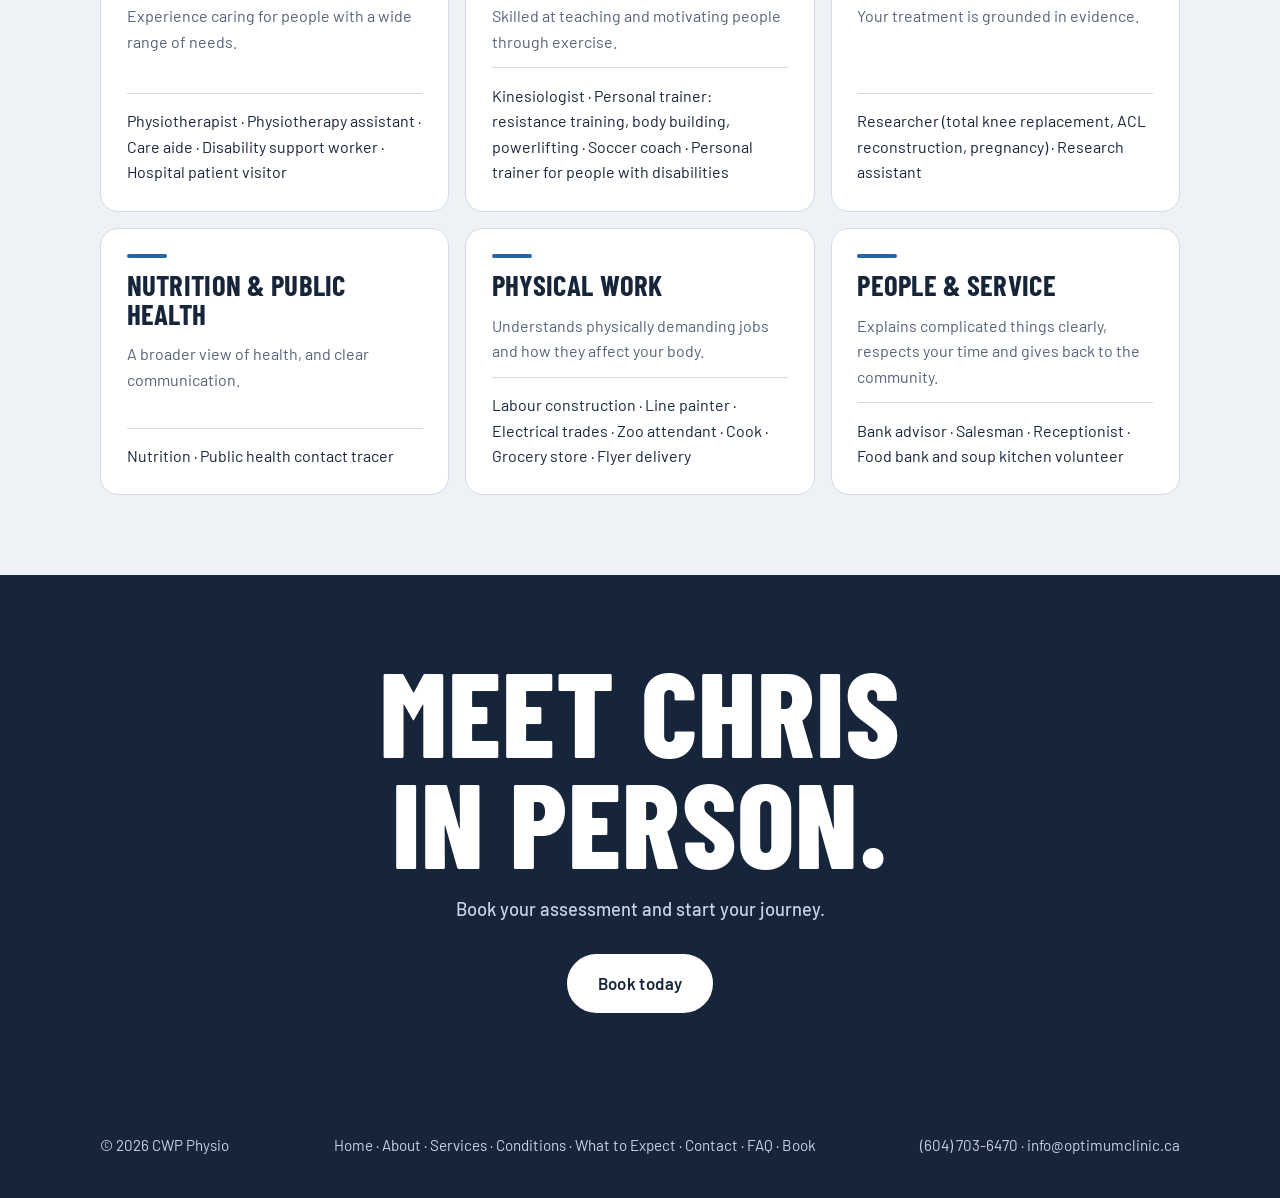
==== commit 11075a85: "Revise content and add surgery rehabilitation section Updated text for clarity and added a new tile " ====
--- a/about.html
+++ b/about.html
@@ -35,7 +35,7 @@
 <main>
 <div class="pagehead"><div class="wrap">
 <h1>About<br>us</h1>
-<p>Sore Today, Stronger Tomorrow</p>
+<p>Every body is different. So is every plan.</p>
 </div></div>
 <section><div class="wrap">
 <h2>Why we <span class="hot">started</span></h2>
@@ -57,12 +57,13 @@
 </div></div></section>
 <section><div class="wrap">
 <h2>Areas of <span class="hot">expertise</span></h2>
-<p style="margin-top:1.2rem;color:var(--mute)">Chris has worked in public healthcare (hospital inpatients, hospital outpatients) and private healthcare (private hospitals, private clinics, home visits) in Australia and Canada. He has worked with all ages from infants to seniors in dry land and aquatic (hydrotherapy) settings. <a href="conditions.html" style="color:var(--hot);font-weight:600">See the conditions we treat</a>.</p>
-<div class="tiles">
+<p style="margin-top:1.2rem;color:var(--mute)">Chris has worked in public healthcare (hospital inpatients, hospital outpatients) and private healthcare (private hospitals, private clinics, home visits) in Australia and Canada. He has worked with a wide range of ages in dry land and aquatic (hydrotherapy) settings. <a href="conditions.html" style="color:var(--hot);font-weight:600">See the conditions we treat</a>.</p>
+<div class="tiles" style="grid-template-columns:repeat(auto-fit,minmax(min(100%,300px),1fr))">
 <div class="tile"><span class="bar"></span><h3>Musculoskeletal &amp; Sports</h3><p>New and persistent joint and muscle problems.</p></div>
 <div class="tile"><span class="bar"></span><h3>TMJ disorders (TMD)</h3><p>Specialized treatment of jaw pain and dysfunction using the Goralsky Craniomandibular Method.</p><a href="tmj.html">Learn more</a></div>
 <div class="tile"><span class="bar"></span><h3>Motor Vehicle Accidents</h3><p>Injuries from car accidents.</p></div>
 <div class="tile"><span class="bar"></span><h3>Nerve Pain</h3><p>Nerve and nervous system injuries.</p></div>
+<div class="tile"><span class="bar"></span><h3>Surgery rehabilitation</h3><p>Guided rehabilitation before and after your operation so you recover faster and move with confidence.</p></div>
 </div></div></section>
 <section style="background:var(--bg2)"><div class="wrap"><h2>Our Clinical <span class="hot">Approach</span></h2>
 <p style="margin:1.2rem 0 1.8rem;color:var(--mute)">Our clinical approach is built on clarity, structure and measurable progression.</p>
@@ -86,7 +87,7 @@
 <h2>Work <span class="hot">Experience</span></h2>
 <p style="margin-top:1.2rem;color:var(--mute)">More than 20 roles across healthcare, research, coaching and the trades. Each one shaped how Chris listens, explains and treats.</p>
 <div class="tiles" style="grid-template-columns:repeat(auto-fit,minmax(min(100%,320px),1fr))">
-<div class="tile" style="background:var(--bg)"><span class="bar"></span><h3>Hands-on care</h3><p>Experience caring for people with a wide range of needs.</p><p class="roles">Physiotherapy assistant &middot; Care aide &middot; Disability support worker &middot; Hospital patient visitor</p></div>
+<div class="tile" style="background:var(--bg)"><span class="bar"></span><h3>Hands-on care</h3><p>Experience caring for people with a wide range of needs.</p><p class="roles">Physiotherapist &middot; Physiotherapy assistant &middot; Care aide &middot; Disability support worker &middot; Hospital patient visitor</p></div>
 <div class="tile" style="background:var(--bg)"><span class="bar"></span><h3>Exercise &amp; coaching</h3><p>Skilled at teaching and motivating people through exercise.</p><p class="roles">Kinesiologist &middot; Personal trainer: resistance training, body building, powerlifting &middot; Soccer coach &middot; Personal trainer for people with disabilities</p></div>
 <div class="tile" style="background:var(--bg)"><span class="bar"></span><h3>Research &amp; evidence</h3><p>Your treatment is grounded in evidence.</p><p class="roles">Researcher (total knee replacement, ACL reconstruction, pregnancy) &middot; Research assistant</p></div>
 <div class="tile" style="background:var(--bg)"><span class="bar"></span><h3>Nutrition &amp; public health</h3><p>A broader view of health, and clear communication.</p><p class="roles">Nutrition &middot; Public health contact tracer</p></div>
--- a/styles.css
+++ b/styles.css
@@ -133,7 +133,7 @@
   body{font-size:1rem;line-height:1.5}
   section{padding:2.6rem 0}
   .hero{padding:2.2rem 0 1.8rem}
-  .hero h1{font-size:clamp(2.8rem,14vw,3.6rem)}
+  .hero h1{font-size:clamp(2.2rem,11vw,3rem)}
   .hero p.lead{font-size:1.1rem;margin:1.1rem 0 1.4rem}
   .pagehead{padding:2.2rem 0 1.8rem}
   .pagehead h1{font-size:clamp(2.4rem,12vw,3rem)}
